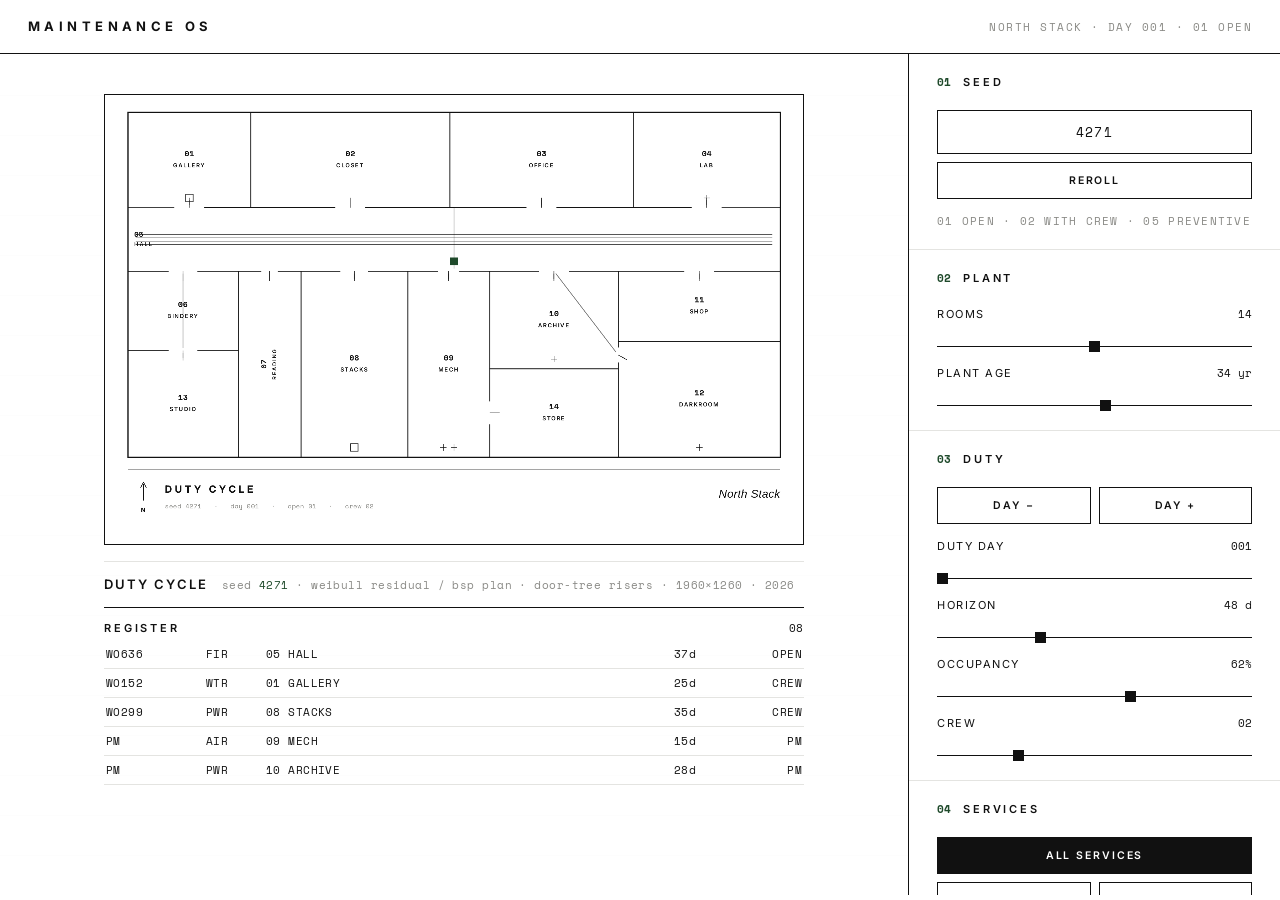
==== works/maintenance-os.html @ 63603ddd "Add Maintenance OS, a seeded duty-cycle instrument. A single-file gallery piece that grows a floor p" ====
<!DOCTYPE html>
<html lang="en">
<head>
<meta charset="utf-8">
<meta name="viewport" content="width=device-width, initial-scale=1">
<title>Maintenance OS — Duty Cycle</title>
<link rel="preconnect" href="https://fonts.googleapis.com">
<link rel="preconnect" href="https://fonts.gstatic.com" crossorigin>
<link href="https://fonts.googleapis.com/css2?family=Inter:ital,wght@0,500;0,600;0,700;1,500&family=Space+Mono:wght@400;700&display=swap" rel="stylesheet">
<!--
    MAINTENANCE OS — DUTY CYCLE
    A seeded operating picture of a building under maintenance.

    The plant is grown, not drawn. One integer seed cuts a circulation
    hall through a rectangular plate, then partitions each wing by
    recursive binary space division until the room count is met. A
    breadth-first door tree hangs every room back onto the hall, so the
    plan reads as a building rather than a treemap. The room nearest the
    centroid becomes the mechanical core. Four services — air, power,
    water, fire — run as parallel risers inside the hall and reach each
    served room by an orthogonal path along the door tree.

    Time is a duty cycle. At the opening of the duty year (plant age ×
    365 days) every asset samples a Weibull residual life from its own
    mulberry32 stream: shape is a property of the service, scale shrinks
    as the plant ages and as occupancy rises. That residual is a fixed
    calendar date. The day
    control slides a window of `horizon` days across the calendar; what
    falls inside is a corrective order. A crew of the chosen size takes
    the highest priority first — criticality of the program divided by
    days remaining — and what remains open is the only accent on the
    sheet. Preventive marks are a second cadence: a seeded phase on each
    service interval, drawn as quiet crosses, never in the accent.

    The service key is the shift. It does not rebuild the plant; it
    decides which network, and which orders, are on the table. The crew
    is then assigned inside that shift. Selection in the register is
    operator chrome: it inverts a row and does not enter the sheet, so
    an export is a function of seed and parameters alone.

    The sheet is top-aligned in the stage, a deliberate break from the
    centered armature, so the placard and the register stay on the
    first screen with the plan. The frame still does not perform.

    Nothing in the composition touches Math.random(), except the Reroll
    control, which only chooses the next seed. The sheet is rasterized
    at 1960×1260 — twice the design size — so a 2px filament is the
    canon’s 1px rule. Export writes that bitmap; the filename carries
    the seed.

    Algorithms: mulberry32 · Fisher–Yates shuffle · recursive binary
    space partition · BFS door tree · orthogonal riser-and-branch ·
    Weibull conditional residual life · priority dispatch.

    Axel Ruiz Design — studio canon (atelier), 2026.
-->
<style>
    :root {
        --ink: #111111;
        --paper: #ffffff;
        --line: #e4e4e1;
        --line-strong: #111111;
        --mute: #8a8a86;
        --accent: #1f4a2b;
        --grotesque: 'Helvetica Neue', 'Inter', Arial, sans-serif;
        --mono: 'Space Mono', 'Courier New', monospace;
    }

    * { margin: 0; padding: 0; box-sizing: border-box; }
    html, body { height: 100%; }
    body {
        font-family: var(--grotesque);
        background: var(--paper);
        color: var(--ink);
        -webkit-font-smoothing: antialiased;
        text-rendering: optimizeLegibility;
    }

    .topbar {
        display: flex; align-items: baseline; justify-content: space-between;
        gap: 12px 24px; flex-wrap: wrap;
        padding: 18px 28px;
        border-bottom: 1px solid var(--line-strong);
    }
    .topbar .brand { font-size: 13px; font-weight: 700; letter-spacing: 0.34em; text-transform: uppercase; }
    .topbar .meta  { font-family: var(--mono); font-size: 10.5px; letter-spacing: 0.14em; text-transform: uppercase; color: var(--mute); }

    .layout { display: flex; align-items: stretch; min-height: calc(100vh - 59px); }
    .stage {
        flex: 1; min-width: 0;
        display: flex; flex-direction: column; align-items: center; justify-content: flex-start;
        padding: 40px 44px 28px; gap: 16px;
        background:
            repeating-linear-gradient(0deg, transparent, transparent 39px, rgba(17,17,17,0.015) 40px),
            var(--paper);
    }
    #canvas-container {
        width: 100%;
        max-width: min(980px, calc(50vh * 1960 / 1260));
        border: 1px solid var(--line-strong);
        background: #fff; line-height: 0;
    }
    #canvas-container canvas { display: block; width: 100%; height: auto; }

    .panel {
        width: 372px; flex-shrink: 0;
        border-left: 1px solid var(--line-strong);
        overflow-y: auto; max-height: calc(100vh - 59px);
        background: var(--paper);
    }
    .section { padding: 20px 28px; border-bottom: 1px solid var(--line); }
    .section:last-child { border-bottom: none; }
    .section-head { display: flex; align-items: baseline; gap: 12px; margin-bottom: 20px; }
    .section-head .idx   { font-family: var(--mono); font-size: 11px; color: var(--accent); font-weight: 700; }
    .section-head .title { font-size: 11px; font-weight: 600; letter-spacing: 0.26em; text-transform: uppercase; }
    .section-head .count {
        margin-left: auto;
        font-family: var(--mono); font-size: 11px; letter-spacing: 0.06em; color: var(--ink);
    }

    .caption {
        width: 100%;
        max-width: min(980px, calc(50vh * 1960 / 1260));
        display: flex; flex-direction: column; gap: 14px;
    }
    .placard {
        width: 100%;
        border-top: 1px solid var(--line); padding-top: 14px;
        display: flex; align-items: baseline; gap: 14px; flex-wrap: wrap;
    }
    .placard-title { font-size: 13px; font-weight: 600; letter-spacing: 0.16em; text-transform: uppercase; }
    .placard-line  { font-family: var(--mono); font-size: 11px; letter-spacing: 0.04em; color: var(--mute); }
    .placard-line .accent { color: var(--accent); }

    .field { margin-bottom: 14px; }
    .field:last-child { margin-bottom: 0; }
    .field-label { display: flex; align-items: baseline; justify-content: space-between; margin-bottom: 9px; }
    .field-label .name { font-size: 11px; letter-spacing: 0.14em; text-transform: uppercase; color: var(--ink); }
    .field-label .val  { font-family: var(--mono); font-size: 11px; color: var(--ink); }

    input[type="range"] {
        -webkit-appearance: none; appearance: none;
        width: 100%; height: 1px; background: var(--line-strong); outline: none; cursor: pointer;
    }
    input[type="range"]::-webkit-slider-thumb {
        -webkit-appearance: none; width: 11px; height: 11px;
        background: var(--ink); border-radius: 0; cursor: pointer;
        transition: background 0.12s;
    }
    input[type="range"]::-webkit-slider-thumb:hover { background: var(--accent); }
    input[type="range"]::-moz-range-thumb {
        width: 11px; height: 11px; background: var(--ink);
        border: none; border-radius: 0; cursor: pointer;
    }
    input[type="range"]::-moz-range-thumb:hover { background: var(--accent); }

    .btn {
        display: inline-block; width: 100%;
        background: var(--paper); color: var(--ink); border: 1px solid var(--ink);
        padding: 11px 12px;
        font-family: var(--grotesque); font-size: 10.5px; font-weight: 600;
        letter-spacing: 0.18em; text-transform: uppercase; cursor: pointer;
        transition: background 0.14s, color 0.14s, border-color 0.14s;
    }
    .btn:hover { background: var(--ink); color: var(--paper); }
    .btn:focus { outline: none; }
    .btn:focus-visible { border-color: var(--accent); }
    .btn.is-on { background: var(--ink); color: var(--paper); }
    .btn.accent { border-color: var(--accent); color: var(--accent); }
    .btn.accent:hover { background: var(--accent); color: var(--paper); border-color: var(--accent); }
    .btn-row { display: grid; grid-template-columns: 1fr 1fr; gap: 8px; }
    .btn-row.day { margin-bottom: 14px; }
    .svc-grid { display: grid; grid-template-columns: 1fr 1fr; gap: 8px; }
    .svc-grid .wide { grid-column: 1 / -1; }
    .stack > * { margin-bottom: 8px; }
    .stack > *:last-child { margin-bottom: 0; }

    .toggle { display: flex; align-items: center; justify-content: space-between; margin-top: 16px; }
    .toggle .name { font-size: 11px; letter-spacing: 0.14em; text-transform: uppercase; }
    .toggle input[type="checkbox"] {
        appearance: none; -webkit-appearance: none; width: 16px; height: 16px;
        border: 1px solid var(--ink); background: var(--paper); cursor: pointer; position: relative;
    }
    .toggle input[type="checkbox"]:checked { background: var(--accent); border-color: var(--accent); }
    .toggle input[type="checkbox"]:checked::after {
        content: ''; position: absolute; left: 4px; top: 1px; width: 5px; height: 9px;
        border: solid var(--paper); border-width: 0 1.5px 1.5px 0; transform: rotate(45deg);
    }
    .toggle input[type="checkbox"]:focus { outline: none; }
    .toggle input[type="checkbox"]:focus-visible { border-color: var(--accent); }

    .seed-input {
        width: 100%; background: var(--paper); border: 1px solid var(--line-strong);
        padding: 11px; font-family: var(--mono); font-size: 13px; letter-spacing: 0.1em;
        text-align: center; color: var(--ink); margin-bottom: 8px;
    }
    .seed-input:focus { outline: none; border-color: var(--accent); }

    .status {
        font-family: var(--mono); font-size: 10.5px; letter-spacing: 0.12em;
        text-transform: uppercase; color: var(--mute); margin-top: 14px;
    }

    .census { margin-top: 18px; }
    .census-row {
        display: grid; grid-template-columns: 42px 1fr 1fr 1fr;
        gap: 6px; align-items: baseline;
        padding: 7px 0;
        border-top: 1px solid var(--line);
        font-family: var(--mono); font-size: 10.5px; letter-spacing: 0.06em;
    }
    .census-row span:not(:first-child) { text-align: right; color: var(--mute); }
    .census-row strong { font-weight: 400; color: var(--ink); }

    .ledger { border-top: 1px solid var(--line-strong); padding-top: 12px; }
    .ledger-head { display: flex; align-items: baseline; justify-content: space-between; margin-bottom: 4px; }
    .ledger-head .title { font-size: 11px; font-weight: 600; letter-spacing: 0.26em; text-transform: uppercase; }
    .ledger-head .count { font-family: var(--mono); font-size: 11px; letter-spacing: 0.06em; }

    .register { list-style: none; max-height: 148px; overflow-y: auto; }
    .register li {
        display: grid;
        grid-template-columns: 92px 52px 1fr 56px 64px;
        gap: 8px; align-items: baseline;
        padding: 6px 2px;
        border-bottom: 1px solid var(--line);
        font-family: var(--mono); font-size: 10.5px; letter-spacing: 0.04em;
        cursor: pointer;
        transition: background 0.14s, color 0.14s;
    }
    .register li:hover { background: var(--ink); color: var(--paper); }
    .register li.is-on { background: var(--ink); color: var(--paper); }
    .register li span:last-child { text-align: right; }
    .register li.empty { display: block; cursor: default; border-bottom: none; padding: 0; }
    .register li.empty:hover { background: transparent; color: var(--mute); }
    .empty {
        font-family: var(--mono); font-size: 10.5px; letter-spacing: 0.12em;
        text-transform: uppercase; color: var(--mute);
    }

    @media (max-width: 1100px) {
        .layout { flex-direction: column; }
        .stage { padding: 24px 20px 20px; }
        #canvas-container, .caption { max-width: 100%; }
        .panel {
            width: 100%; max-height: none;
            border-left: none; border-top: 1px solid var(--line-strong);
        }
    }
</style>
</head>
<body>

<header class="topbar">
    <div class="brand">Maintenance OS</div>
    <div class="meta" id="topMeta">Duty Cycle · Seeded Plant</div>
</header>

<div class="layout">

    <main class="stage">
        <div id="canvas-container">
            <canvas id="sheet" width="1960" height="1260"></canvas>
        </div>
        <div class="caption">
            <div class="placard">
                <div class="placard-title">Duty Cycle</div>
                <div class="placard-line" id="placardLine">
                    seed <span class="accent" id="placardSeed">4271</span>
                    · weibull residual / bsp plan
                    · door-tree risers
                    · 1960&times;1260
                    · 2026
                </div>
            </div>
            <div class="ledger">
                <div class="ledger-head">
                    <span class="title">Register</span>
                    <span class="count" id="regCount">00</span>
                </div>
                <ul class="register" id="register"></ul>
            </div>
        </div>
    </main>

    <aside class="panel">

        <div class="section">
            <div class="section-head">
                <span class="idx">01</span><span class="title">Seed</span>
            </div>
            <input type="text" class="seed-input" id="seedInput" inputmode="numeric"
                   autocomplete="off" spellcheck="false" value="4271" aria-label="Seed">
            <button class="btn" id="rerollBtn" type="button">Reroll</button>
            <div class="status" id="status">Opening the register</div>
        </div>

        <div class="section">
            <div class="section-head">
                <span class="idx">02</span><span class="title">Plant</span>
            </div>
            <div class="field">
                <div class="field-label">
                    <span class="name">Rooms</span>
                    <span class="val" id="roomsVal">14</span>
                </div>
                <input type="range" id="roomsCtl" min="8" max="20" step="1" value="14" aria-label="Rooms">
            </div>
            <div class="field">
                <div class="field-label">
                    <span class="name">Plant Age</span>
                    <span class="val" id="ageVal">34 yr</span>
                </div>
                <input type="range" id="ageCtl" min="4" max="60" step="1" value="34" aria-label="Plant age">
            </div>
        </div>

        <div class="section">
            <div class="section-head">
                <span class="idx">03</span><span class="title">Duty</span>
            </div>
            <div class="btn-row day">
                <button class="btn" id="dayBack" type="button">Day −</button>
                <button class="btn" id="dayFwd" type="button">Day +</button>
            </div>
            <div class="field">
                <div class="field-label">
                    <span class="name">Duty Day</span>
                    <span class="val" id="dayVal">001</span>
                </div>
                <input type="range" id="dayCtl" min="1" max="365" step="1" value="1" aria-label="Duty day">
            </div>
            <div class="field">
                <div class="field-label">
                    <span class="name">Horizon</span>
                    <span class="val" id="horizonVal">48 d</span>
                </div>
                <input type="range" id="horizonCtl" min="14" max="120" step="1" value="48" aria-label="Horizon">
            </div>
            <div class="field">
                <div class="field-label">
                    <span class="name">Occupancy</span>
                    <span class="val" id="occVal">62%</span>
                </div>
                <input type="range" id="occCtl" min="0" max="100" step="1" value="62" aria-label="Occupancy">
            </div>
            <div class="field">
                <div class="field-label">
                    <span class="name">Crew</span>
                    <span class="val" id="crewVal">02</span>
                </div>
                <input type="range" id="crewCtl" min="0" max="8" step="1" value="2" aria-label="Crew">
            </div>
        </div>

        <div class="section">
            <div class="section-head">
                <span class="idx">04</span><span class="title">Services</span>
            </div>
            <div class="svc-grid" id="svcGrid">
                <button class="btn is-on wide" type="button" data-svc="ALL">All Services</button>
                <button class="btn" type="button" data-svc="AIR">Air</button>
                <button class="btn" type="button" data-svc="PWR">Power</button>
                <button class="btn" type="button" data-svc="WTR">Water</button>
                <button class="btn" type="button" data-svc="FIR">Fire</button>
            </div>
            <label class="toggle">
                <span class="name">Preventive</span>
                <input type="checkbox" id="pmCtl" checked>
            </label>
            <label class="toggle">
                <span class="name">Room Names</span>
                <input type="checkbox" id="namesCtl" checked>
            </label>
            <div class="census" id="census"></div>
        </div>

        <div class="section">
            <div class="section-head">
                <span class="idx">05</span><span class="title">Output</span>
            </div>
            <button class="btn accent" id="exportBtn" type="button">Download PNG · 2×</button>
        </div>

    </aside>
</div>

<script>
/* ================= ATELIER GENERATIVE KIT (inlined) =================
   Reproducibility contract: composition code never calls Math.random();
   everything flows from one seed. Math.random appears exactly once,
   in the Reroll handler — choosing a new seed is navigation, not drawing. */

function mulberry32(seed) {
    let a = seed >>> 0;
    return function () {
        a |= 0; a = (a + 0x6D2B79F5) | 0;
        let t = Math.imul(a ^ (a >>> 15), 1 | a);
        t = (t + Math.imul(t ^ (t >>> 7), 61 | t)) ^ t;
        return ((t ^ (t >>> 14)) >>> 0) / 4294967296;
    };
}

const rng = {
    shuffle: (r, arr) => {
        for (let i = arr.length - 1; i > 0; i--) {
            const j = Math.floor(r() * (i + 1));
            [arr[i], arr[j]] = [arr[j], arr[i]];
        }
        return arr;
    },
};

function exportName(title, seed) {
    const slug = title.toLowerCase().replace(/[^a-z0-9]+/g, '-').replace(/^-|-$/g, '');
    return `${slug}_seed-${seed}.png`;
}

function mix(a, b) {
    let x = (Math.imul(a >>> 0, 0x9E3779B1) ^ (b >>> 0)) >>> 0;
    x = Math.imul(x ^ (x >>> 16), 0x85EBCA6B) >>> 0;
    x = Math.imul(x ^ (x >>> 13), 0xC2B2AE35) >>> 0;
    return (x ^ (x >>> 16)) >>> 0;
}

/* ================= THE PLANT ================= */

const W = 1960, H = 1260;
const PLAN = { x: 64, y: 48, w: 1832, h: 968 };
const SANS = '"Helvetica Neue", Inter, Arial, sans-serif';
const MONO = '"Space Mono", "Courier New", monospace';
const INK = '#111111';
const PAPER = '#ffffff';
const MUTE = '#8a8a86';
const ACCENT = '#1f4a2b';

const SITES = [
    'North Stack', 'River Court', 'Atlas Wing', 'Bindery Hall',
    'Ledger House', 'Quiet Range', 'Ordinal Block', 'Census Hall',
    'Paper Court', 'Kiln Annex', 'South Vault', 'Lantern Wing',
];

/* id, criticality, affinity [air, power, water, fire] */
const DECK = [
    ['LOBBY',    3, [0.82, 0.52, 0.22, 0.68]],
    ['GALLERY',  4, [0.88, 0.48, 0.16, 0.72]],
    ['ARCHIVE',  5, [0.76, 0.42, 0.10, 0.84]],
    ['VAULT',    5, [0.70, 0.58, 0.08, 0.90]],
    ['LAB',      4, [0.80, 0.86, 0.72, 0.60]],
    ['STUDIO',   3, [0.58, 0.62, 0.36, 0.42]],
    ['READING',  2, [0.50, 0.36, 0.10, 0.46]],
    ['STACKS',   3, [0.46, 0.32, 0.06, 0.56]],
    ['OFFICE',   2, [0.62, 0.74, 0.18, 0.36]],
    ['SHOP',     3, [0.52, 0.66, 0.40, 0.38]],
    ['STORE',    2, [0.30, 0.34, 0.14, 0.28]],
    ['PRINT',    3, [0.56, 0.60, 0.44, 0.34]],
    ['DARKROOM', 3, [0.72, 0.50, 0.86, 0.30]],
    ['BINDERY',  3, [0.42, 0.46, 0.26, 0.32]],
    ['COURT',    2, [0.24, 0.20, 0.16, 0.22]],
    ['CLOSET',   1, [0.16, 0.22, 0.06, 0.16]],
];

const SERVICES = [
    { id: 'AIR', name: 'Air',   k: 1.28, life: 980,  every: 160 },
    { id: 'PWR', name: 'Power', k: 1.12, life: 1240, every: 220 },
    { id: 'WTR', name: 'Water', k: 1.22, life: 1080, every: 180 },
    { id: 'FIR', name: 'Fire',  k: 1.55, life: 1680, every: 320 },
];

const canvas = document.getElementById('sheet');
const ctx = canvas.getContext('2d');
const el = id => document.getElementById(id);

const params = {
    seed: 4271,
    get rooms()     { return +el('roomsCtl').value; },
    get age()       { return +el('ageCtl').value; },
    get day()       { return +el('dayCtl').value; },
    get horizon()   { return +el('horizonCtl').value; },
    get occupancy() { return +el('occCtl').value / 100; },
    get crew()      { return +el('crewCtl').value; },
    service: 'ALL',
    get showPM()    { return el('pmCtl').checked; },
    get showNames() { return el('namesCtl').checked; },
};

let focusKey = null;

function pad(n, w) {
    return String(Math.max(0, Math.round(n))).padStart(w, '0');
}

function cutOne(r, L, minW, minH) {
    const canV = L.w >= minW * 2;
    const canH = L.h >= minH * 2;
    if (!canV && !canH) return null;
    let vertical = canV && (!canH || L.w >= L.h);
    if (canV && canH && r() < 0.18) vertical = !vertical;
    if (vertical && !canV) vertical = false;
    if (!vertical && !canH) vertical = true;
    const size = vertical ? L.w : L.h;
    const min = vertical ? minW : minH;
    let ratio = 0.36 + r() * 0.28;
    const lo = min / size, hi = 1 - lo;
    if (ratio < lo) ratio = lo;
    if (ratio > hi) ratio = hi;
    const cut = Math.max(min, Math.min(size - min, Math.round(size * ratio)));
    if (vertical) {
        return [
            { x: L.x, y: L.y, w: cut, h: L.h },
            { x: L.x + cut, y: L.y, w: L.w - cut, h: L.h },
        ];
    }
    return [
        { x: L.x, y: L.y, w: L.w, h: cut },
        { x: L.x, y: L.y + cut, w: L.w, h: L.h - cut },
    ];
}

function grow(r, roots, count, minW, minH) {
    const leaves = roots.map(x => ({ x: x.x, y: x.y, w: x.w, h: x.h }));
    let guard = 0;
    while (leaves.length < count && guard++ < 400) {
        let idx = -1, area = -1;
        for (let i = 0; i < leaves.length; i++) {
            const L = leaves[i];
            if ((L.w >= minW * 2 || L.h >= minH * 2) && L.w * L.h > area) {
                area = L.w * L.h;
                idx = i;
            }
        }
        if (idx < 0) break;
        const parts = cutOne(r, leaves[idx], minW, minH);
        if (!parts) break;
        leaves.splice(idx, 1, parts[0], parts[1]);
    }
    return leaves;
}

/* Recursive BSP wings around a circulation hall. */
function buildGeometry(seed, roomCount) {
    const r = mulberry32(seed >>> 0);
    const plan = PLAN;
    const vertical = r() < 0.5;
    /* A hall wide enough to carry four risers and a name, never a sliver. */
    const span = vertical ? plan.w : plan.h;
    const thick = Math.round(Math.min(span * 0.22, 168 + r() * 56));
    const t = 0.30 + r() * 0.40;
    let hall, wings;
    if (vertical) {
        const x = Math.round(plan.x + (plan.w - thick) * t);
        hall = { x, y: plan.y, w: thick, h: plan.h };
        wings = [
            { x: plan.x, y: plan.y, w: x - plan.x, h: plan.h },
            { x: x + thick, y: plan.y, w: plan.x + plan.w - (x + thick), h: plan.h },
        ];
    } else {
        const y = Math.round(plan.y + (plan.h - thick) * t);
        hall = { x: plan.x, y, w: plan.w, h: thick };
        wings = [
            { x: plan.x, y: plan.y, w: plan.w, h: y - plan.y },
            { x: plan.x, y: y + thick, w: plan.w, h: plan.y + plan.h - (y + thick) },
        ];
    }
    wings = wings.filter(w => w.w >= 180 && w.h >= 150);
    const rooms = grow(r, wings, Math.max(1, roomCount - 1), 168, 140);
    hall.fixed = true;
    rooms.push(hall);

    rooms.sort((a, b) => (a.y - b.y) || (a.x - b.x));
    rooms.forEach((rm, i) => { rm.n = i + 1; });

    hall.program = 'HALL';
    hall.crit = 1;
    hall.aff = [0.34, 0.40, 0.12, 0.48];

    const cx = plan.x + plan.w / 2, cy = plan.y + plan.h / 2;
    let mech = null, best = Infinity;
    for (const rm of rooms) {
        if (rm === hall) continue;
        const d = (rm.x + rm.w / 2 - cx) ** 2 + (rm.y + rm.h / 2 - cy) ** 2;
        if (d < best) { best = d; mech = rm; }
    }
    if (mech) {
        mech.program = 'MECH';
        mech.crit = 5;
        mech.aff = [1, 1, 1, 1];
    }

    const deck = DECK.map(d => d.slice());
    rng.shuffle(mulberry32(mix(seed, 2)), deck);
    let k = 0;
    for (const rm of rooms) {
        if (rm.program) continue;
        const p = deck[k % deck.length];
        k++;
        rm.program = p[0];
        rm.crit = p[1];
        rm.aff = p[2];
    }

    doorTree(rooms, hall);
    const site = SITES[mulberry32(mix(seed, 1))() * SITES.length | 0];
    return { rooms, hall, site, vertical: hall.h >= hall.w };
}

function sharedEdge(a, b) {
    if (a.x + a.w === b.x || b.x + b.w === a.x) {
        const x = (a.x + a.w === b.x) ? a.x + a.w : a.x;
        const y1 = Math.max(a.y, b.y);
        const y2 = Math.min(a.y + a.h, b.y + b.h);
        if (y2 - y1 >= 40) return { x1: x, y1, x2: x, y2, vertical: true };
    }
    if (a.y + a.h === b.y || b.y + b.h === a.y) {
        const y = (a.y + a.h === b.y) ? a.y + a.h : a.y;
        const x1 = Math.max(a.x, b.x);
        const x2 = Math.min(a.x + a.w, b.x + b.w);
        if (x2 - x1 >= 40) return { x1, y1: y, x2, y2: y, vertical: false };
    }
    return null;
}

/* One door per room, on the BFS path back to the hall.
   Each child remembers its parent so services can follow the same tree. */
function doorTree(rooms, hall) {
    const n = rooms.length;
    const adj = Array.from({ length: n }, () => []);
    for (let i = 0; i < n; i++) {
        for (let j = i + 1; j < n; j++) {
            const e = sharedEdge(rooms[i], rooms[j]);
            if (!e) continue;
            adj[i].push({ j, e });
            adj[j].push({ j: i, e });
        }
    }
    const hallIdx = rooms.indexOf(hall);
    const seen = new Array(n).fill(false);
    const q = [hallIdx];
    seen[hallIdx] = true;
    hall.parent = null;
    hall.door = null;
    while (q.length) {
        const i = q.shift();
        for (const link of adj[i]) {
            if (seen[link.j]) continue;
            seen[link.j] = true;
            const child = rooms[link.j];
            child.parent = rooms[i];
            child.door = gapOf(link.e, child);
            q.push(link.j);
        }
    }
}

function gapOf(e, child) {
    let x1, y1, x2, y2, mx, my;
    if (e.vertical) {
        const len = e.y2 - e.y1;
        const g = Math.min(84, Math.max(42, len * 0.26));
        const mid = (e.y1 + e.y2) / 2;
        x1 = x2 = e.x1;
        y1 = mid - g / 2;
        y2 = mid + g / 2;
        mx = e.x1;
        my = mid;
    } else {
        const len = e.x2 - e.x1;
        const g = Math.min(84, Math.max(42, len * 0.26));
        const mid = (e.x1 + e.x2) / 2;
        y1 = y2 = e.y1;
        x1 = mid - g / 2;
        x2 = mid + g / 2;
        mx = mid;
        my = e.y1;
    }
    const dx = (child.x + child.w / 2) - mx;
    const dy = (child.y + child.h / 2) - my;
    const hyp = Math.hypot(dx, dy) || 1;
    return { x1, y1, x2, y2, mx, my, nx: dx / hyp, ny: dy / hyp };
}

/* Inverse CDF of a Weibull left-truncated at T. Residual is days after T. */
function weibullResidual(u, T, lambda, k) {
    const uu = Math.min(1 - 1e-12, Math.max(1e-12, u));
    const Tk = Math.pow(T / lambda, k);
    const tk = Tk - Math.log(1 - uu);
    return lambda * Math.pow(tk, 1 / k) - T;
}

function buildDuty(seed, geom, p) {
    const T = p.age * 365;
    const load = 0.55 + 0.90 * p.occupancy;
    const ageFactor = 0.42 + Math.pow(p.age / 30, 1.18);
    const assets = [];
    for (const rm of geom.rooms) {
        for (let si = 0; si < SERVICES.length; si++) {
            const svc = SERVICES[si];
            const ar = mulberry32(mix(mix(seed, rm.n * 13 + 1), si + 5));
            const present = rm.program === 'MECH' || ar() < rm.aff[si];
            if (!present) continue;
            const lambda = svc.life / (load * ageFactor);
            const residual = weibullResidual(ar(), T, lambda, svc.k);
            const phase = ar();
            assets.push({ rm, si, svc, residual, phase, crit: rm.crit });
        }
    }

    const visible = p.service === 'ALL'
        ? assets
        : assets.filter(a => a.svc.id === p.service);

    const origin = p.day - 1;
    const orders = [];
    for (const a of visible) {
        const days = a.residual - origin;
        if (days >= 0 && days < p.horizon) {
            orders.push({
                kind: 'COR',
                days,
                room: a.rm,
                svc: a.svc,
                crit: a.crit,
                wo: (mix(seed, a.rm.n * 17 + a.si + 1) % 800) + 100,
                key: a.rm.n + '-' + a.svc.id,
            });
        }
        if (p.showPM) {
            const every = a.svc.every;
            const pmAt = a.phase * every;
            const mod = ((pmAt - (origin % every)) % every + every) % every;
            if (mod < p.horizon) {
                orders.push({
                    kind: 'PM',
                    days: mod,
                    room: a.rm,
                    svc: a.svc,
                    crit: a.crit,
                    wo: null,
                    key: a.rm.n + '-' + a.svc.id + '-pm',
                    state: 'PM',
                });
            }
        }
    }

    const corrective = orders.filter(o => o.kind === 'COR');
    corrective.sort((a, b) => {
        const pa = a.crit / (1 + a.days);
        const pb = b.crit / (1 + b.days);
        if (pb !== pa) return pb - pa;
        return a.wo - b.wo;
    });
    const crewN = Math.min(p.crew, corrective.length);
    for (let i = 0; i < corrective.length; i++) {
        corrective[i].state = i < crewN ? 'CREW' : 'OPEN';
    }

    const census = SERVICES.map(svc => {
        const mine = orders.filter(o => o.svc.id === svc.id);
        return {
            id: svc.id,
            assets: assets.filter(a => a.svc.id === svc.id).length,
            open: mine.filter(o => o.state === 'OPEN').length,
            crew: mine.filter(o => o.state === 'CREW').length,
            pm: mine.filter(o => o.state === 'PM').length,
        };
    });

    return { assets: visible, orders, census };
}

/* ================= THE SHEET ================= */

/* Orthogonal route along doorways, so the filament misses the room name. */
function routeToRiser(rm, hall, riser) {
    const poly = [];
    if (rm.door) {
        poly.push({
            x: rm.door.mx + rm.door.nx * 22,
            y: rm.door.my + rm.door.ny * 22,
        });
        poly.push({ x: rm.door.mx, y: rm.door.my });
    } else {
        poly.push({ x: rm.x + rm.w / 2, y: rm.y + rm.h / 2 });
    }
    let cur = rm;
    let guard = 0;
    while (cur.parent && cur.parent !== hall && guard++ < 24) {
        const d = cur.parent.door;
        if (d) poly.push({ x: d.mx, y: d.my });
        cur = cur.parent;
    }
    const a = poly[poly.length - 1];
    poly.push({ x: riser.x, y: a.y }, { x: riser.x, y: riser.y });
    return poly;
}

function serviceLayers(geom, assets) {
    const hall = geom.hall;
    const chase = new Map();
    const fans = [[], [], [], []];
    const trunks = [null, null, null, null];
    const present = [false, false, false, false];
    for (const a of assets) present[a.si] = true;

    for (let si = 0; si < 4; si++) {
        if (!present[si]) continue;
        const off = (si - 1.5) * 9;
        const riser = geom.vertical
            ? { x: Math.round(hall.x + hall.w / 2 + off), y: Math.round(hall.y + hall.h / 2) }
            : { x: Math.round(hall.x + hall.w / 2), y: Math.round(hall.y + hall.h / 2 + off) };
        trunks[si] = geom.vertical
            ? [riser.x, hall.y + 22, riser.x, hall.y + hall.h - 22]
            : [hall.x + 22, riser.y, hall.x + hall.w - 22, riser.y];
        for (const a of assets) {
            if (a.si !== si || a.rm === hall || !a.rm.parent) continue;
            const poly = routeToRiser(a.rm, hall, riser);
            const fanAt = Math.max(1, poly.length - 2);
            for (let i = 0; i < fanAt - 1; i++) {
                const A = poly[i], B = poly[i + 1];
                if (Math.abs(A.x - B.x) < 0.5 && Math.abs(A.y - B.y) < 0.5) continue;
                const k = [A.x, A.y, B.x, B.y].map(n => Math.round(n)).join(',');
                const k2 = [B.x, B.y, A.x, A.y].map(n => Math.round(n)).join(',');
                if (!chase.has(k) && !chase.has(k2)) chase.set(k, [A.x, A.y, B.x, B.y]);
            }
            for (let i = fanAt - 1; i < poly.length - 1; i++) {
                const A = poly[i], B = poly[i + 1];
                fans[si].push([A.x, A.y, B.x, B.y]);
            }
        }
    }
    return { chase: Array.from(chase.values()), fans, trunks };
}

function strokeSegs(segs) {
    ctx.beginPath();
    for (const s of segs) {
        if (!s || s.length < 4) continue;
        ctx.moveTo(s[0], s[1]);
        ctx.lineTo(s[2], s[3]);
    }
    ctx.stroke();
}

function drawSheet(geom, duty) {
    ctx.fillStyle = PAPER;
    ctx.fillRect(0, 0, W, H);
    ctx.lineCap = 'butt';
    ctx.lineJoin = 'miter';
    ctx.letterSpacing = '0px';

    const showSvc = params.service === 'ALL'
        ? [0, 1, 2, 3]
        : [SERVICES.findIndex(s => s.id === params.service)];
    const layers = serviceLayers(geom, duty.assets);

    ctx.save();
    ctx.beginPath();
    ctx.rect(PLAN.x, PLAN.y, PLAN.w, PLAN.h);
    ctx.clip();
    ctx.strokeStyle = 'rgba(17,17,17,0.55)';
    ctx.lineWidth = 2.25;
    strokeSegs(layers.chase);
    ctx.strokeStyle = params.service === 'ALL' ? 'rgba(17,17,17,0.75)' : INK;
    ctx.lineWidth = params.service === 'ALL' ? 2 : 3;
    showSvc.forEach(si => {
        if (si < 0) return;
        const parts = [];
        if (layers.trunks[si]) parts.push(layers.trunks[si]);
        parts.push(...layers.fans[si]);
        strokeSegs(parts);
    });
    ctx.restore();

    ctx.strokeStyle = INK;
    ctx.lineWidth = 2;
    for (const rm of geom.rooms) {
        ctx.strokeRect(rm.x + 0.5, rm.y + 0.5, rm.w, rm.h);
    }

    ctx.strokeStyle = PAPER;
    ctx.lineWidth = 14;
    ctx.beginPath();
    for (const rm of geom.rooms) {
        const d = rm.door;
        if (!d) continue;
        ctx.moveTo(d.x1, d.y1);
        ctx.lineTo(d.x2, d.y2);
    }
    ctx.stroke();

    ctx.strokeStyle = INK;
    ctx.lineWidth = 1.75;
    ctx.beginPath();
    for (const rm of geom.rooms) {
        const d = rm.door;
        if (!d) continue;
        ctx.moveTo(d.mx, d.my);
        ctx.lineTo(d.mx + d.nx * 28, d.my + d.ny * 28);
    }
    ctx.stroke();

    ctx.lineWidth = 3.5;
    ctx.strokeRect(PLAN.x + 0.5, PLAN.y + 0.5, PLAN.w, PLAN.h);

    for (const rm of geom.rooms) drawLabel(rm);

    drawMarks(duty.orders);
    drawBand(geom, duty);
}

function drawLabel(rm) {
    const cx = rm.x + rm.w / 2;
    const cy = rm.y + rm.h / 2;
    ctx.save();
    ctx.beginPath();
    ctx.rect(rm.x + 8, rm.y + 8, Math.max(0, rm.w - 16), Math.max(0, rm.h - 16));
    ctx.clip();
    ctx.fillStyle = INK;
    ctx.textAlign = 'center';
    ctx.textBaseline = 'middle';

    if (rm.program === 'HALL') {
        const verticalHall = rm.h > rm.w;
        ctx.font = '700 20px ' + MONO;
        ctx.letterSpacing = '1px';
        if (verticalHall) {
            ctx.translate(rm.x + 28, rm.y + 36);
            ctx.rotate(-Math.PI / 2);
            ctx.textAlign = 'right';
        } else {
            ctx.textAlign = 'left';
            ctx.translate(rm.x + 18, cy);
        }
        ctx.fillText(pad(rm.n, 2), 0, params.showNames ? -12 : 0);
        if (params.showNames) {
            ctx.font = '600 15px ' + SANS;
            ctx.letterSpacing = '3.5px';
            ctx.fillText('HALL', 0, 14);
        }
        ctx.restore();
        return;
    }

    const rotate = rm.h > rm.w * 1.8 && rm.w < 220;
    if (rotate) {
        ctx.translate(cx, cy);
        ctx.rotate(-Math.PI / 2);
        ctx.font = '700 20px ' + MONO;
        ctx.letterSpacing = '1px';
        ctx.fillText(pad(rm.n, 2), 0, params.showNames ? -14 : 0);
        if (params.showNames) {
            ctx.font = '600 15px ' + SANS;
            ctx.letterSpacing = '3px';
            ctx.fillText(rm.program, 0, 14);
        }
        ctx.restore();
        return;
    }

    ctx.font = '700 22px ' + MONO;
    ctx.letterSpacing = '1px';
    const named = params.showNames && rm.w >= 200 && rm.h >= 120;
    ctx.fillText(pad(rm.n, 2), cx, named ? cy - 16 : cy);
    if (named) {
        ctx.font = '600 16px ' + SANS;
        ctx.letterSpacing = '2.5px';
        ctx.fillText(rm.program, cx, cy + 16);
    }
    ctx.restore();
}

function drawMarks(orders) {
    const by = new Map();
    for (const o of orders) {
        if (!by.has(o.room.n)) by.set(o.room.n, []);
        by.get(o.room.n).push(o);
    }
    const size = 22;
    const gap = 8;
    const rank = s => (s === 'OPEN' ? 0 : s === 'CREW' ? 1 : 2);
    for (const list of by.values()) {
        list.sort((a, b) => rank(a.state) - rank(b.state));
        const rm = list[0].room;
        const total = list.length * size + (list.length - 1) * gap;
        let x = Math.round(rm.x + (rm.w - total) / 2);
        let y = Math.round(rm.y + rm.h - size - 16);
        x = Math.max(rm.x + 8, Math.min(x, rm.x + rm.w - size - 8));
        y = Math.max(rm.y + 8, Math.min(y, rm.y + rm.h - size - 8));
        list.forEach((o, i) => {
            const px = x + i * (size + gap);
            if (px + size > rm.x + rm.w - 6) return;
            stamp(o, px, y, size);
        });
    }
}

function stamp(o, x, y, size) {
    if (o.state === 'OPEN') {
        ctx.fillStyle = ACCENT;
        ctx.fillRect(x, y, size, size);
        return;
    }
    if (o.state === 'CREW') {
        ctx.strokeStyle = INK;
        ctx.lineWidth = 2;
        ctx.strokeRect(x + 0.5, y + 0.5, size - 1, size - 1);
        return;
    }
    ctx.strokeStyle = INK;
    ctx.lineWidth = 1.5;
    const c = size / 2;
    ctx.beginPath();
    ctx.moveTo(x + c, y + 2);
    ctx.lineTo(x + c, y + size - 2);
    ctx.moveTo(x + 2, y + c);
    ctx.lineTo(x + size - 2, y + c);
    ctx.stroke();
}

function drawBand(geom, duty) {
    const y = 1052;
    ctx.strokeStyle = INK;
    ctx.lineWidth = 2;
    ctx.beginPath();
    ctx.moveTo(64, y);
    ctx.lineTo(1896, y);
    ctx.stroke();

    /* north mark */
    ctx.beginPath();
    ctx.moveTo(108, y + 86);
    ctx.lineTo(108, y + 40);
    ctx.moveTo(108, y + 34);
    ctx.lineTo(100, y + 50);
    ctx.moveTo(108, y + 34);
    ctx.lineTo(116, y + 50);
    ctx.stroke();
    ctx.fillStyle = INK;
    ctx.textAlign = 'center';
    ctx.textBaseline = 'alphabetic';
    ctx.font = '700 16px ' + SANS;
    ctx.letterSpacing = '2px';
    ctx.fillText('N', 108, y + 118);

    const open = duty.orders.filter(o => o.state === 'OPEN').length;
    const crew = duty.orders.filter(o => o.state === 'CREW').length;

    ctx.textAlign = 'left';
    ctx.font = '700 28px ' + SANS;
    ctx.letterSpacing = '8px';
    ctx.fillText('DUTY CYCLE', 168, y + 64);

    ctx.fillStyle = MUTE;
    ctx.font = '400 18px ' + MONO;
    ctx.letterSpacing = '0.5px';
    const line = 'seed ' + params.seed
        + '   ·   day ' + pad(params.day, 3)
        + '   ·   open ' + pad(open, 2)
        + '   ·   crew ' + pad(crew, 2);
    ctx.fillText(line, 168, y + 108);

    ctx.textAlign = 'right';
    ctx.fillStyle = INK;
    ctx.font = 'italic 500 32px ' + SANS;
    ctx.letterSpacing = '0.5px';
    ctx.fillText(geom.site, 1896, y + 78);

    ctx.letterSpacing = '0px';
}

/* ================= THE CONSOLE ================= */

function syncReadouts() {
    el('roomsVal').textContent = String(params.rooms);
    el('ageVal').textContent = params.age + ' yr';
    el('dayVal').textContent = pad(params.day, 3);
    el('horizonVal').textContent = params.horizon + ' d';
    el('occVal').textContent = Math.round(params.occupancy * 100) + '%';
    el('crewVal').textContent = pad(params.crew, 2);
    el('placardSeed').textContent = String(params.seed);
}

function renderCensus(census) {
    el('census').innerHTML = census.map(row =>
        '<div class="census-row"><span>' + row.id + '</span>'
        + '<span><strong>' + pad(row.assets, 2) + '</strong> ast</span>'
        + '<span><strong>' + pad(row.open, 2) + '</strong> open</span>'
        + '<span><strong>' + pad(row.crew, 2) + '</strong> crew</span></div>'
    ).join('');
}

function renderRegister(orders) {
    const list = el('register');
    const shown = orders.slice().sort((a, b) => {
        const rank = s => (s === 'OPEN' ? 0 : s === 'CREW' ? 1 : 2);
        if (rank(a.state) !== rank(b.state)) return rank(a.state) - rank(b.state);
        if (a.days !== b.days) return a.days - b.days;
        return a.room.n - b.room.n;
    });
    el('regCount').textContent = pad(shown.length, 2);
    if (!shown.length) {
        list.innerHTML = '<li class="empty" style="display:block;cursor:default;border:none;padding:0">No orders in this window.</li>';
        return;
    }
    list.innerHTML = shown.map(o => {
        const on = o.key === focusKey ? ' is-on' : '';
        const wo = o.wo == null ? 'PM' : ('WO' + o.wo);
        const room = pad(o.room.n, 2) + ' ' + o.room.program;
        return '<li class="' + on.trim() + '" data-key="' + o.key + '">'
            + '<span>' + wo + '</span>'
            + '<span>' + o.svc.id + '</span>'
            + '<span>' + room + '</span>'
            + '<span>' + pad(o.days, 2) + 'd</span>'
            + '<span>' + o.state + '</span></li>';
    }).join('');
}

function paint() {
    syncReadouts();
    const geom = buildGeometry(params.seed, params.rooms);
    const duty = buildDuty(params.seed, geom, params);
    drawSheet(geom, duty);

    const open = duty.orders.filter(o => o.state === 'OPEN').length;
    const crew = duty.orders.filter(o => o.state === 'CREW').length;
    const pm = duty.orders.filter(o => o.state === 'PM').length;
    el('topMeta').textContent = geom.site + '  ·  Day ' + pad(params.day, 3) + '  ·  ' + pad(open, 2) + ' Open';
    el('status').textContent = pad(open, 2) + ' open  ·  ' + pad(crew, 2) + ' with crew  ·  ' + pad(pm, 2) + ' preventive';
    renderCensus(duty.census);
    renderRegister(duty.orders);

    document.querySelectorAll('#svcGrid .btn').forEach(b => {
        b.classList.toggle('is-on', b.dataset.svc === params.service);
    });
}

function setDay(n) {
    const d = Math.max(1, Math.min(365, n));
    el('dayCtl').value = String(d);
    paint();
}

function applySeedFromInput() {
    const n = parseInt(el('seedInput').value, 10);
    params.seed = Number.isFinite(n) ? (Math.abs(n) >>> 0) : 0;
    el('seedInput').value = String(params.seed);
    focusKey = null;
    paint();
}

el('seedInput').addEventListener('change', applySeedFromInput);
el('seedInput').addEventListener('keydown', e => {
    if (e.key === 'Enter') el('seedInput').blur();
});

el('rerollBtn').addEventListener('click', () => {
    /* The single sanctioned Math.random(): choosing where to look next. */
    params.seed = Math.floor(Math.random() * 100000);
    el('seedInput').value = String(params.seed);
    focusKey = null;
    paint();
});

['roomsCtl', 'ageCtl', 'dayCtl', 'horizonCtl', 'occCtl', 'crewCtl'].forEach(id => {
    el(id).addEventListener('input', () => { focusKey = null; paint(); });
});

el('dayBack').addEventListener('click', () => setDay(params.day - 1));
el('dayFwd').addEventListener('click', () => setDay(params.day + 1));

el('svcGrid').addEventListener('click', e => {
    const btn = e.target.closest('button');
    if (!btn) return;
    params.service = btn.dataset.svc;
    focusKey = null;
    paint();
});

el('pmCtl').addEventListener('change', paint);
el('namesCtl').addEventListener('change', paint);

el('register').addEventListener('click', e => {
    const row = e.target.closest('li[data-key]');
    if (!row) return;
    focusKey = focusKey === row.dataset.key ? null : row.dataset.key;
    paint();
});

document.addEventListener('keydown', e => {
    if (e.target === el('seedInput')) return;
    if (e.key === 'ArrowRight') { e.preventDefault(); setDay(params.day + 1); }
    if (e.key === 'ArrowLeft') { e.preventDefault(); setDay(params.day - 1); }
});

el('exportBtn').addEventListener('click', () => {
    canvas.toBlob(blob => {
        const a = document.createElement('a');
        a.href = URL.createObjectURL(blob);
        a.download = exportName('Duty Cycle', params.seed);
        a.click();
        URL.revokeObjectURL(a.href);
    }, 'image/png');
});

function boot() { paint(); }
if (document.fonts && document.fonts.ready) document.fonts.ready.then(boot);
else boot();
</script>
</body>
</html>
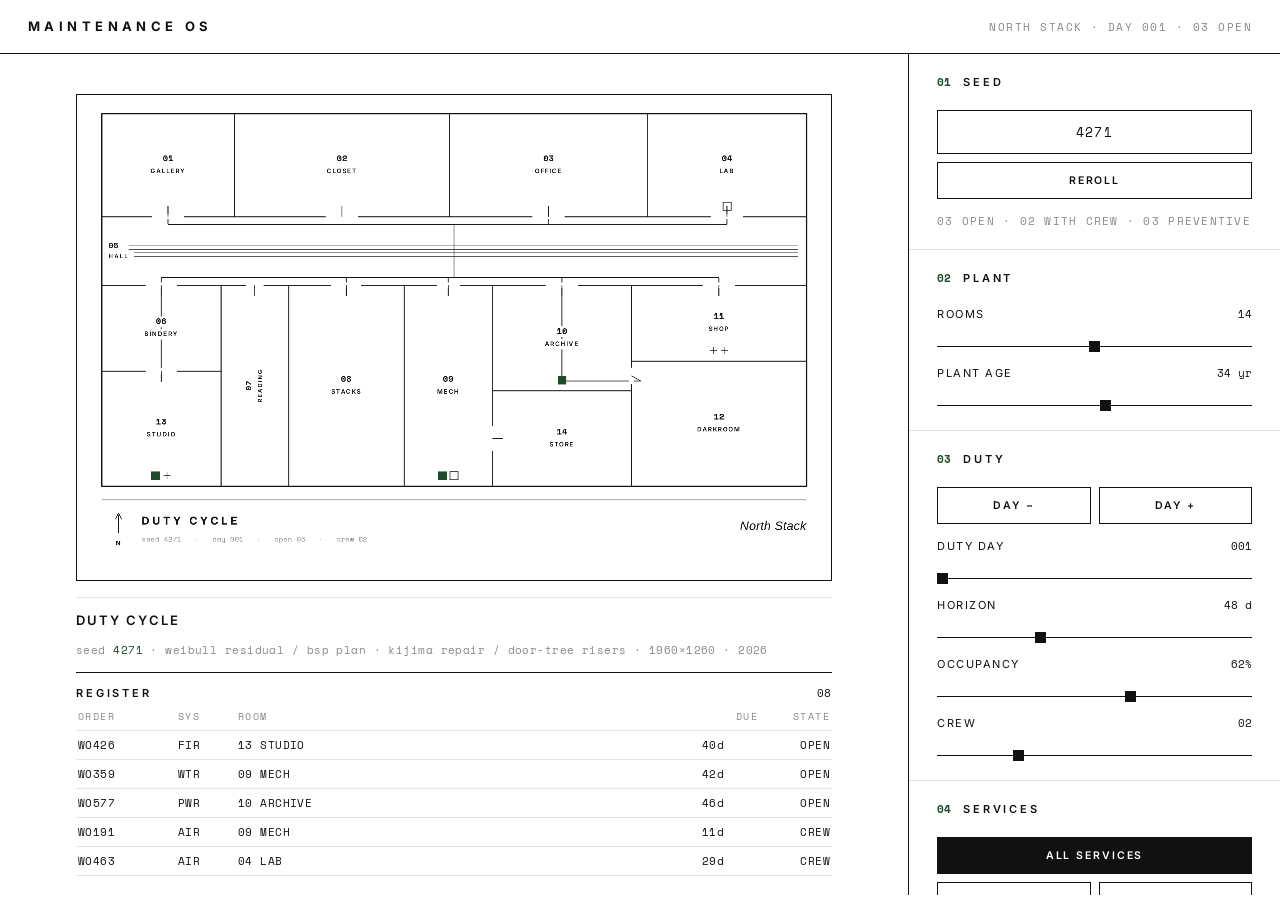
==== commit bd393899: "Keep the duty year alive and route the services on the square. Each failure returns as an imperfect " ====
--- a/works/maintenance-os.html
+++ b/works/maintenance-os.html
@@ -20,17 +20,20 @@
     water, fire — run as parallel risers inside the hall and reach each
     served room by an orthogonal path along the door tree.
 
-    Time is a duty cycle. At the opening of the duty year (plant age ×
-    365 days) every asset samples a Weibull residual life from its own
-    mulberry32 stream: shape is a property of the service, scale shrinks
-    as the plant ages and as occupancy rises. That residual is a fixed
-    calendar date. The day
-    control slides a window of `horizon` days across the calendar; what
-    falls inside is a corrective order. A crew of the chosen size takes
-    the highest priority first — criticality of the program divided by
-    days remaining — and what remains open is the only accent on the
-    sheet. Preventive marks are a second cadence: a seeded phase on each
-    service interval, drawn as quiet crosses, never in the accent.
+    Time is a duty cycle, and a repair is not a new machine. At the
+    opening of the duty year every asset samples a Weibull residual from
+    its own mulberry32 stream: shape belongs to the service, scale
+    shrinks as the plant ages and as occupancy rises. When that residual
+    falls, the asset is repaired and returned to service at 72 percent
+    of the virtual age it had failed at — Kijima’s Type I imperfect
+    repair — and the next residual is drawn from there. The duty year is
+    that sequence. The day control slides a window of `horizon` days
+    across it; the soonest failure inside the window is the corrective
+    order. A crew of the chosen size takes the highest priority first —
+    criticality of the program divided by days remaining — and what
+    remains open is the only accent on the sheet. Preventive marks are
+    a second cadence: a seeded phase on each service interval, drawn as
+    quiet crosses, never in the accent.
 
     The service key is the shift. It does not rebuild the plant; it
     decides which network, and which orders, are on the table. The crew
@@ -49,8 +52,9 @@
     the seed.
 
     Algorithms: mulberry32 · Fisher–Yates shuffle · recursive binary
-    space partition · BFS door tree · orthogonal riser-and-branch ·
-    Weibull conditional residual life · priority dispatch.
+    space partition · BFS door tree · orthogonal door-tree routing ·
+    Weibull conditional residual life · Kijima Type I imperfect repair ·
+    priority dispatch.
 
     Axel Ruiz Design — studio canon (atelier), 2026.
 -->
@@ -96,7 +100,7 @@
     }
     #canvas-container {
         width: 100%;
-        max-width: min(980px, calc(50vh * 1960 / 1260));
+        max-width: min(980px, calc(54vh * 1960 / 1260));
         border: 1px solid var(--line-strong);
         background: #fff; line-height: 0;
     }
@@ -120,7 +124,7 @@
 
     .caption {
         width: 100%;
-        max-width: min(980px, calc(50vh * 1960 / 1260));
+        max-width: min(980px, calc(54vh * 1960 / 1260));
         display: flex; flex-direction: column; gap: 14px;
     }
     .placard {
@@ -213,9 +217,19 @@
     .census-row strong { font-weight: 400; color: var(--ink); }
 
     .ledger { border-top: 1px solid var(--line-strong); padding-top: 12px; }
-    .ledger-head { display: flex; align-items: baseline; justify-content: space-between; margin-bottom: 4px; }
+    .ledger-head { display: flex; align-items: baseline; justify-content: space-between; margin-bottom: 8px; }
     .ledger-head .title { font-size: 11px; font-weight: 600; letter-spacing: 0.26em; text-transform: uppercase; }
     .ledger-head .count { font-family: var(--mono); font-size: 11px; letter-spacing: 0.06em; }
+    .reg-head {
+        display: grid;
+        grid-template-columns: 92px 52px 1fr 56px 64px;
+        gap: 8px;
+        padding: 0 2px 6px;
+        border-bottom: 1px solid var(--line);
+        font-family: var(--mono); font-size: 10px; letter-spacing: 0.14em;
+        text-transform: uppercase; color: var(--mute);
+    }
+    .reg-head span:nth-child(n+4) { text-align: right; }
 
     .register { list-style: none; max-height: 148px; overflow-y: auto; }
     .register li {
@@ -268,7 +282,7 @@
                 <div class="placard-line" id="placardLine">
                     seed <span class="accent" id="placardSeed">4271</span>
                     · weibull residual / bsp plan
-                    · door-tree risers
+                    · kijima repair / door-tree risers
                     · 1960&times;1260
                     · 2026
                 </div>
@@ -277,6 +291,9 @@
                 <div class="ledger-head">
                     <span class="title">Register</span>
                     <span class="count" id="regCount">00</span>
+                </div>
+                <div class="reg-head" aria-hidden="true">
+                    <span>Order</span><span>Sys</span><span>Room</span><span>Due</span><span>State</span>
                 </div>
                 <ul class="register" id="register"></ul>
             </div>
@@ -461,10 +478,10 @@
 ];
 
 const SERVICES = [
-    { id: 'AIR', name: 'Air',   k: 1.28, life: 980,  every: 160 },
-    { id: 'PWR', name: 'Power', k: 1.12, life: 1240, every: 220 },
-    { id: 'WTR', name: 'Water', k: 1.22, life: 1080, every: 180 },
-    { id: 'FIR', name: 'Fire',  k: 1.55, life: 1680, every: 320 },
+    { id: 'AIR', name: 'Air',   k: 1.55, life: 1180, every: 130 },
+    { id: 'PWR', name: 'Power', k: 1.32, life: 1480, every: 190 },
+    { id: 'WTR', name: 'Water', k: 1.44, life: 1280, every: 150 },
+    { id: 'FIR', name: 'Fire',  k: 1.72, life: 1880, every: 280 },
 ];
 
 const canvas = document.getElementById('sheet');
@@ -679,18 +696,25 @@
     return { x1, y1, x2, y2, mx, my, nx: dx / hyp, ny: dy / hyp };
 }
 
-/* Inverse CDF of a Weibull left-truncated at T. Residual is days after T. */
+/* Inverse CDF of a Weibull left-truncated at virtual age T.
+   Residual is days after T. Kijima’s Type I repair returns the asset
+   at REPAIR of the virtual age it failed at, so the next draw is
+   longer than a brand-new life and shorter than no repair at all. */
+const REPAIR = 0.72;
+
 function weibullResidual(u, T, lambda, k) {
     const uu = Math.min(1 - 1e-12, Math.max(1e-12, u));
-    const Tk = Math.pow(T / lambda, k);
+    const age = Math.max(T, 0);
+    const Tk = Math.pow(age / lambda, k);
     const tk = Tk - Math.log(1 - uu);
-    return lambda * Math.pow(tk, 1 / k) - T;
+    const t = lambda * Math.pow(Math.max(tk, 0), 1 / k);
+    return t - age;
 }
 
 function buildDuty(seed, geom, p) {
     const T = p.age * 365;
     const load = 0.55 + 0.90 * p.occupancy;
-    const ageFactor = 0.42 + Math.pow(p.age / 30, 1.18);
+    const ageFactor = 0.45 + Math.pow(p.age / 32, 1.15);
     const assets = [];
     for (const rm of geom.rooms) {
         for (let si = 0; si < SERVICES.length; si++) {
@@ -699,9 +723,21 @@
             const present = rm.program === 'MECH' || ar() < rm.aff[si];
             if (!present) continue;
             const lambda = svc.life / (load * ageFactor);
-            const residual = weibullResidual(ar(), T, lambda, svc.k);
+            /* Virtual age at the opening of the duty year. A fraction of
+               the plant's age, so a repaired asset is worn but not new. */
+            let vAge = T * (0.35 + 0.65 * ar());
+            const failures = [];
+            let clock = 0;
+            for (let cycle = 0; cycle < 16 && clock < 420; cycle++) {
+                const dt = weibullResidual(ar(), vAge, lambda, svc.k);
+                if (!isFinite(dt) || dt < 1) break;
+                clock += dt;
+                if (clock >= 420) break;
+                failures.push(clock);
+                vAge = (vAge + dt) * REPAIR;
+            }
             const phase = ar();
-            assets.push({ rm, si, svc, residual, phase, crit: rm.crit });
+            assets.push({ rm, si, svc, failures, phase, crit: rm.crit });
         }
     }
 
@@ -712,16 +748,25 @@
     const origin = p.day - 1;
     const orders = [];
     for (const a of visible) {
-        const days = a.residual - origin;
-        if (days >= 0 && days < p.horizon) {
+        /* The soonest failure inside the horizon. Later cycles stay on
+           the calendar and surface when the window reaches them. */
+        let hit = null;
+        let cycle = 0;
+        for (let i = 0; i < a.failures.length; i++) {
+            const due = a.failures[i] - origin;
+            if (due < 0) continue;
+            if (due < p.horizon) { hit = due; cycle = i; }
+            break;
+        }
+        if (hit != null) {
             orders.push({
                 kind: 'COR',
-                days,
+                days: hit,
                 room: a.rm,
                 svc: a.svc,
                 crit: a.crit,
-                wo: (mix(seed, a.rm.n * 17 + a.si + 1) % 800) + 100,
-                key: a.rm.n + '-' + a.svc.id,
+                wo: (mix(seed, a.rm.n * 17 + a.si + 1 + cycle * 97) % 800) + 100,
+                key: a.rm.n + '-' + a.svc.id + '-' + cycle,
             });
         }
         if (p.showPM) {
@@ -771,28 +816,62 @@
 
 /* ================= THE SHEET ================= */
 
-/* Orthogonal route along doorways, so the filament misses the room name. */
+/* Break any diagonal into an L, so every filament is a ruled line. */
+function orthogonalize(pts) {
+    const out = [];
+    for (const p of pts) {
+        if (!out.length) { out.push(p); continue; }
+        const a = out[out.length - 1];
+        if (Math.abs(a.x - p.x) < 0.5 && Math.abs(a.y - p.y) < 0.5) continue;
+        if (Math.abs(a.x - p.x) > 0.5 && Math.abs(a.y - p.y) > 0.5) {
+            out.push({ x: p.x, y: a.y });
+        }
+        out.push(p);
+    }
+    return out;
+}
+
+function segmentsOf(poly) {
+    const segs = [];
+    for (let i = 0; i < poly.length - 1; i++) {
+        const A = poly[i], B = poly[i + 1];
+        if (Math.abs(A.x - B.x) < 0.5 && Math.abs(A.y - B.y) < 0.5) continue;
+        segs.push([A.x, A.y, B.x, B.y]);
+    }
+    return segs;
+}
+
+/* Door-tree route, inset off the wall so the filament survives the
+   wall stroke. A stub sits inside the served room; each ancestor is
+   marked just inside its own door; the run enters the hall and elbows
+   once to that service's riser. */
 function routeToRiser(rm, hall, riser) {
-    const poly = [];
+    const pts = [];
     if (rm.door) {
-        poly.push({
-            x: rm.door.mx + rm.door.nx * 22,
-            y: rm.door.my + rm.door.ny * 22,
+        pts.push({
+            x: rm.door.mx + rm.door.nx * 28,
+            y: rm.door.my + rm.door.ny * 28,
         });
-        poly.push({ x: rm.door.mx, y: rm.door.my });
     } else {
-        poly.push({ x: rm.x + rm.w / 2, y: rm.y + rm.h / 2 });
+        pts.push({ x: rm.x + rm.w / 2, y: rm.y + rm.h / 2 });
     }
     let cur = rm;
     let guard = 0;
     while (cur.parent && cur.parent !== hall && guard++ < 24) {
         const d = cur.parent.door;
-        if (d) poly.push({ x: d.mx, y: d.my });
+        if (d) pts.push({ x: d.mx + d.nx * 22, y: d.my + d.ny * 22 });
         cur = cur.parent;
     }
-    const a = poly[poly.length - 1];
-    poly.push({ x: riser.x, y: a.y }, { x: riser.x, y: riser.y });
-    return poly;
+    if (cur && cur.door) {
+        pts.push({
+            x: cur.door.mx - cur.door.nx * 20,
+            y: cur.door.my - cur.door.ny * 20,
+        });
+    }
+    const chase = orthogonalize(pts);
+    const last = chase.length ? chase[chase.length - 1] : pts[0];
+    const fan = orthogonalize([last, { x: riser.x, y: riser.y }]);
+    return { chase, fan };
 }
 
 function serviceLayers(geom, assets) {
@@ -814,19 +893,13 @@
             : [hall.x + 22, riser.y, hall.x + hall.w - 22, riser.y];
         for (const a of assets) {
             if (a.si !== si || a.rm === hall || !a.rm.parent) continue;
-            const poly = routeToRiser(a.rm, hall, riser);
-            const fanAt = Math.max(1, poly.length - 2);
-            for (let i = 0; i < fanAt - 1; i++) {
-                const A = poly[i], B = poly[i + 1];
-                if (Math.abs(A.x - B.x) < 0.5 && Math.abs(A.y - B.y) < 0.5) continue;
-                const k = [A.x, A.y, B.x, B.y].map(n => Math.round(n)).join(',');
-                const k2 = [B.x, B.y, A.x, A.y].map(n => Math.round(n)).join(',');
-                if (!chase.has(k) && !chase.has(k2)) chase.set(k, [A.x, A.y, B.x, B.y]);
+            const route = routeToRiser(a.rm, hall, riser);
+            for (const seg of segmentsOf(route.chase)) {
+                const k = seg.map(n => Math.round(n)).join(',');
+                const k2 = [seg[2], seg[3], seg[0], seg[1]].map(n => Math.round(n)).join(',');
+                if (!chase.has(k) && !chase.has(k2)) chase.set(k, seg);
             }
-            for (let i = fanAt - 1; i < poly.length - 1; i++) {
-                const A = poly[i], B = poly[i + 1];
-                fans[si].push([A.x, A.y, B.x, B.y]);
-            }
+            for (const seg of segmentsOf(route.fan)) fans[si].push(seg);
         }
     }
     return { chase: Array.from(chase.values()), fans, trunks };
@@ -858,8 +931,8 @@
     ctx.beginPath();
     ctx.rect(PLAN.x, PLAN.y, PLAN.w, PLAN.h);
     ctx.clip();
-    ctx.strokeStyle = 'rgba(17,17,17,0.55)';
-    ctx.lineWidth = 2.25;
+    ctx.strokeStyle = 'rgba(17,17,17,0.82)';
+    ctx.lineWidth = 2.5;
     strokeSegs(layers.chase);
     ctx.strokeStyle = params.service === 'ALL' ? 'rgba(17,17,17,0.75)' : INK;
     ctx.lineWidth = params.service === 'ALL' ? 2 : 3;
@@ -907,6 +980,16 @@
 
     drawMarks(duty.orders);
     drawBand(geom, duty);
+}
+
+/* A paper plate behind the name, so a riser never strikes the type. */
+function plateText(text, x, y, font, align) {
+    ctx.font = font;
+    ctx.letterSpacing = '0px';
+    const w = ctx.measureText(text).width + 18;
+    const left = align === 'left' ? x - 6 : x - w / 2 - 8;
+    ctx.fillStyle = PAPER;
+    ctx.fillRect(left, y - 14, w + 16, 28);
 }
 
 function drawLabel(rm) {
@@ -932,8 +1015,14 @@
             ctx.textAlign = 'left';
             ctx.translate(rm.x + 18, cy);
         }
+        plateText(pad(rm.n, 2), 0, params.showNames ? -12 : 0, '700 20px ' + MONO, 'left');
+        ctx.fillStyle = INK;
+        ctx.font = '700 20px ' + MONO;
+        ctx.letterSpacing = '1px';
         ctx.fillText(pad(rm.n, 2), 0, params.showNames ? -12 : 0);
         if (params.showNames) {
+            plateText('HALL', 0, 14, '600 15px ' + SANS, 'left');
+            ctx.fillStyle = INK;
             ctx.font = '600 15px ' + SANS;
             ctx.letterSpacing = '3.5px';
             ctx.fillText('HALL', 0, 14);
@@ -948,8 +1037,14 @@
         ctx.rotate(-Math.PI / 2);
         ctx.font = '700 20px ' + MONO;
         ctx.letterSpacing = '1px';
+        plateText(pad(rm.n, 2), 0, params.showNames ? -14 : 0, '700 20px ' + MONO, 'center');
+        ctx.fillStyle = INK;
+        ctx.font = '700 20px ' + MONO;
+        ctx.letterSpacing = '1px';
         ctx.fillText(pad(rm.n, 2), 0, params.showNames ? -14 : 0);
         if (params.showNames) {
+            plateText(rm.program, 0, 14, '600 15px ' + SANS, 'center');
+            ctx.fillStyle = INK;
             ctx.font = '600 15px ' + SANS;
             ctx.letterSpacing = '3px';
             ctx.fillText(rm.program, 0, 14);
@@ -958,11 +1053,15 @@
         return;
     }
 
+    const named = params.showNames && rm.w >= 200 && rm.h >= 120;
+    plateText(pad(rm.n, 2), cx, named ? cy - 16 : cy, '700 22px ' + MONO, 'center');
+    ctx.fillStyle = INK;
     ctx.font = '700 22px ' + MONO;
     ctx.letterSpacing = '1px';
-    const named = params.showNames && rm.w >= 200 && rm.h >= 120;
     ctx.fillText(pad(rm.n, 2), cx, named ? cy - 16 : cy);
     if (named) {
+        plateText(rm.program, cx, cy + 16, '600 16px ' + SANS, 'center');
+        ctx.fillStyle = INK;
         ctx.font = '600 16px ' + SANS;
         ctx.letterSpacing = '2.5px';
         ctx.fillText(rm.program, cx, cy + 16);
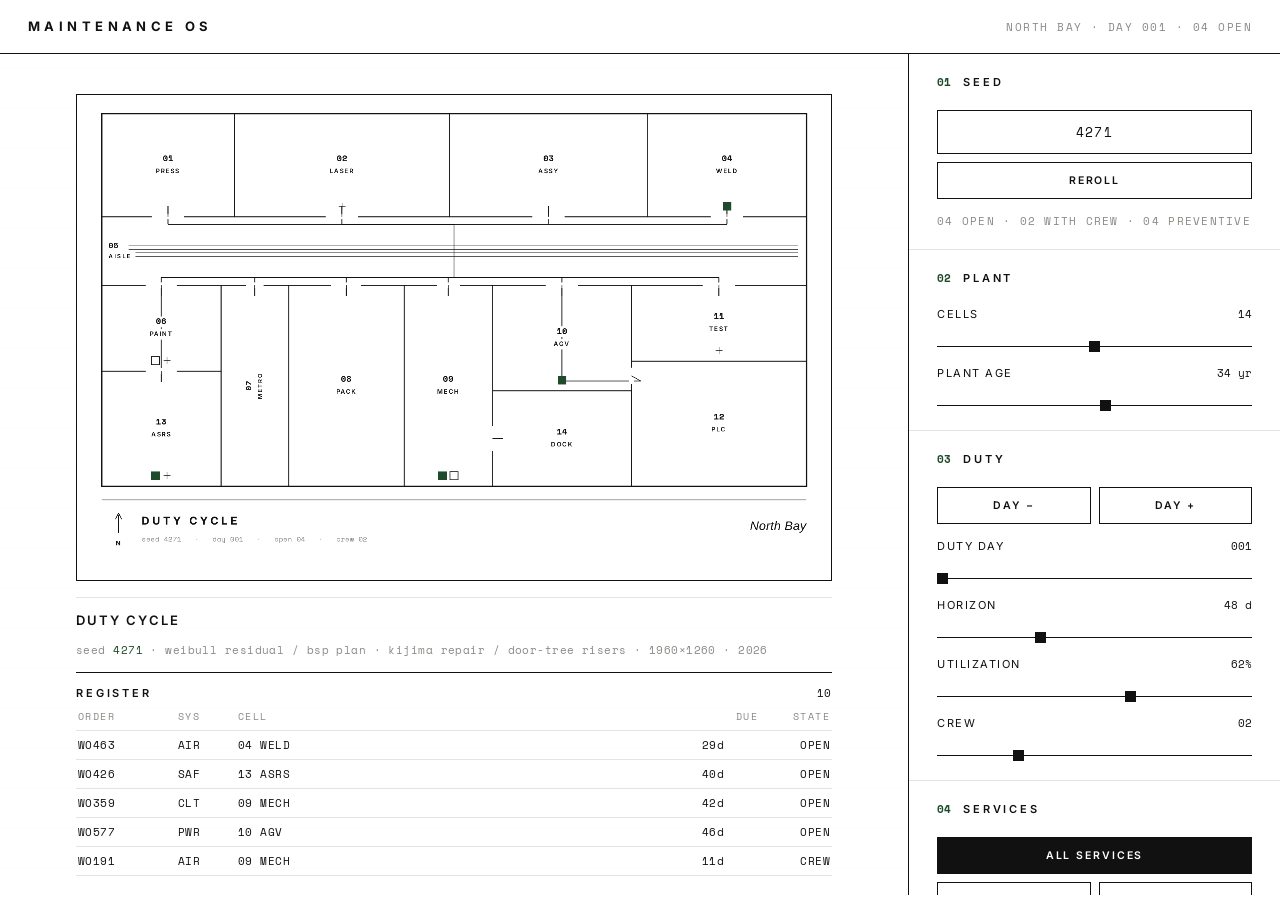
==== commit 69a30b2e: "Retune the duty cycle to a robotics and manufacturing floor. Cells replace rooms, the hall becomes t" ====
--- a/works/maintenance-os.html
+++ b/works/maintenance-os.html
@@ -9,31 +9,33 @@
 <link href="https://fonts.googleapis.com/css2?family=Inter:ital,wght@0,500;0,600;0,700;1,500&family=Space+Mono:wght@400;700&display=swap" rel="stylesheet">
 <!--
     MAINTENANCE OS — DUTY CYCLE
-    A seeded operating picture of a building under maintenance.
-
-    The plant is grown, not drawn. One integer seed cuts a circulation
-    hall through a rectangular plate, then partitions each wing by
-    recursive binary space division until the room count is met. A
-    breadth-first door tree hangs every room back onto the hall, so the
-    plan reads as a building rather than a treemap. The room nearest the
-    centroid becomes the mechanical core. Four services — air, power,
-    water, fire — run as parallel risers inside the hall and reach each
-    served room by an orthogonal path along the door tree.
+    A seeded operating picture of a robotics and manufacturing plant
+    under maintenance.
+
+    The floor is grown, not drawn. One integer seed cuts a main aisle
+    through a rectangular plate, then partitions each wing into cells by
+    recursive binary space division until the cell count is met. A
+    breadth-first door tree hangs every cell back onto the aisle, so the
+    plan reads as a plant rather than a treemap. The cell nearest the
+    centroid becomes the mechanical core. Four services — plant air,
+    servo power, coolant, and safety — run as parallel risers inside the
+    aisle and reach each served cell by an orthogonal path along the
+    door tree.
 
     Time is a duty cycle, and a repair is not a new machine. At the
     opening of the duty year every asset samples a Weibull residual from
     its own mulberry32 stream: shape belongs to the service, scale
-    shrinks as the plant ages and as occupancy rises. When that residual
-    falls, the asset is repaired and returned to service at 72 percent
-    of the virtual age it had failed at — Kijima’s Type I imperfect
-    repair — and the next residual is drawn from there. The duty year is
-    that sequence. The day control slides a window of `horizon` days
-    across it; the soonest failure inside the window is the corrective
-    order. A crew of the chosen size takes the highest priority first —
-    criticality of the program divided by days remaining — and what
-    remains open is the only accent on the sheet. Preventive marks are
-    a second cadence: a seeded phase on each service interval, drawn as
-    quiet crosses, never in the accent.
+    shrinks as the plant ages and as utilization rises. When that
+    residual falls, the asset is repaired and returned to service at 72
+    percent of the virtual age it had failed at — Kijima’s Type I
+    imperfect repair — and the next residual is drawn from there. The
+    duty year is that sequence. The day control slides a window of
+    `horizon` days across it; the soonest failure inside the window is
+    the corrective order. A crew of the chosen size takes the highest
+    priority first — criticality of the cell divided by days remaining —
+    and what remains open is the only accent on the sheet. Preventive
+    marks are a second cadence: a seeded phase on each service interval,
+    drawn as quiet crosses, never in the accent.
 
     The service key is the shift. It does not rebuild the plant; it
     decides which network, and which orders, are on the table. The crew
@@ -293,7 +295,7 @@
                     <span class="count" id="regCount">00</span>
                 </div>
                 <div class="reg-head" aria-hidden="true">
-                    <span>Order</span><span>Sys</span><span>Room</span><span>Due</span><span>State</span>
+                    <span>Order</span><span>Sys</span><span>Cell</span><span>Due</span><span>State</span>
                 </div>
                 <ul class="register" id="register"></ul>
             </div>
@@ -318,10 +320,10 @@
             </div>
             <div class="field">
                 <div class="field-label">
-                    <span class="name">Rooms</span>
+                    <span class="name">Cells</span>
                     <span class="val" id="roomsVal">14</span>
                 </div>
-                <input type="range" id="roomsCtl" min="8" max="20" step="1" value="14" aria-label="Rooms">
+                <input type="range" id="roomsCtl" min="8" max="20" step="1" value="14" aria-label="Cells">
             </div>
             <div class="field">
                 <div class="field-label">
@@ -356,10 +358,10 @@
             </div>
             <div class="field">
                 <div class="field-label">
-                    <span class="name">Occupancy</span>
+                    <span class="name">Utilization</span>
                     <span class="val" id="occVal">62%</span>
                 </div>
-                <input type="range" id="occCtl" min="0" max="100" step="1" value="62" aria-label="Occupancy">
+                <input type="range" id="occCtl" min="0" max="100" step="1" value="62" aria-label="Utilization">
             </div>
             <div class="field">
                 <div class="field-label">
@@ -378,15 +380,15 @@
                 <button class="btn is-on wide" type="button" data-svc="ALL">All Services</button>
                 <button class="btn" type="button" data-svc="AIR">Air</button>
                 <button class="btn" type="button" data-svc="PWR">Power</button>
-                <button class="btn" type="button" data-svc="WTR">Water</button>
-                <button class="btn" type="button" data-svc="FIR">Fire</button>
+                <button class="btn" type="button" data-svc="CLT">Coolant</button>
+                <button class="btn" type="button" data-svc="SAF">Safety</button>
             </div>
             <label class="toggle">
                 <span class="name">Preventive</span>
                 <input type="checkbox" id="pmCtl" checked>
             </label>
             <label class="toggle">
-                <span class="name">Room Names</span>
+                <span class="name">Cell Names</span>
                 <input type="checkbox" id="namesCtl" checked>
             </label>
             <div class="census" id="census"></div>
@@ -452,36 +454,40 @@
 const ACCENT = '#1f4a2b';
 
 const SITES = [
-    'North Stack', 'River Court', 'Atlas Wing', 'Bindery Hall',
-    'Ledger House', 'Quiet Range', 'Ordinal Block', 'Census Hall',
-    'Paper Court', 'Kiln Annex', 'South Vault', 'Lantern Wing',
+    'North Bay', 'River Line', 'Atlas Works', 'Ordinal Plant',
+    'Kiln Annex', 'South Dock', 'Range Two', 'Stack West',
+    'Annex Four', 'Court Line', 'Vault Works', 'Lantern Bay',
 ];
 
-/* id, criticality, affinity [air, power, water, fire] */
+/* id, criticality, affinity [air, power, coolant, safety]
+   Criticality is line-stop weight: a robot, a welder, a laser, or the
+   PLC cabinet outranks a dock or a crib when the crew is short. */
 const DECK = [
-    ['LOBBY',    3, [0.82, 0.52, 0.22, 0.68]],
-    ['GALLERY',  4, [0.88, 0.48, 0.16, 0.72]],
-    ['ARCHIVE',  5, [0.76, 0.42, 0.10, 0.84]],
-    ['VAULT',    5, [0.70, 0.58, 0.08, 0.90]],
-    ['LAB',      4, [0.80, 0.86, 0.72, 0.60]],
-    ['STUDIO',   3, [0.58, 0.62, 0.36, 0.42]],
-    ['READING',  2, [0.50, 0.36, 0.10, 0.46]],
-    ['STACKS',   3, [0.46, 0.32, 0.06, 0.56]],
-    ['OFFICE',   2, [0.62, 0.74, 0.18, 0.36]],
-    ['SHOP',     3, [0.52, 0.66, 0.40, 0.38]],
-    ['STORE',    2, [0.30, 0.34, 0.14, 0.28]],
-    ['PRINT',    3, [0.56, 0.60, 0.44, 0.34]],
-    ['DARKROOM', 3, [0.72, 0.50, 0.86, 0.30]],
-    ['BINDERY',  3, [0.42, 0.46, 0.26, 0.32]],
-    ['COURT',    2, [0.24, 0.20, 0.16, 0.22]],
-    ['CLOSET',   1, [0.16, 0.22, 0.06, 0.16]],
+    ['ROBOT',  5, [0.92, 0.96, 0.55, 0.94]],
+    ['WELD',   5, [0.78, 0.90, 0.84, 0.88]],
+    ['LASER',  5, [0.70, 0.92, 0.90, 0.86]],
+    ['PLC',    5, [0.28, 0.94, 0.22, 0.80]],
+    ['CNC',    4, [0.74, 0.88, 0.96, 0.62]],
+    ['PRESS',  4, [0.80, 0.84, 0.48, 0.90]],
+    ['GANTRY', 4, [0.46, 0.90, 0.30, 0.78]],
+    ['ASSY',   4, [0.84, 0.72, 0.18, 0.70]],
+    ['AGV',    4, [0.22, 0.86, 0.10, 0.82]],
+    ['TEST',   4, [0.66, 0.78, 0.24, 0.60]],
+    ['PAINT',  4, [0.94, 0.64, 0.72, 0.86]],
+    ['ASRS',   3, [0.20, 0.80, 0.08, 0.66]],
+    ['VISION', 3, [0.58, 0.76, 0.12, 0.40]],
+    ['METRO',  3, [0.48, 0.70, 0.16, 0.34]],
+    ['DOCK',   2, [0.36, 0.44, 0.10, 0.52]],
+    ['PACK',   2, [0.62, 0.50, 0.08, 0.36]],
+    ['KITT',   2, [0.40, 0.42, 0.06, 0.28]],
+    ['CRIB',   1, [0.18, 0.24, 0.04, 0.16]],
 ];
 
 const SERVICES = [
-    { id: 'AIR', name: 'Air',   k: 1.55, life: 1180, every: 130 },
-    { id: 'PWR', name: 'Power', k: 1.32, life: 1480, every: 190 },
-    { id: 'WTR', name: 'Water', k: 1.44, life: 1280, every: 150 },
-    { id: 'FIR', name: 'Fire',  k: 1.72, life: 1880, every: 280 },
+    { id: 'AIR', name: 'Air',     k: 1.55, life: 1180, every: 130 },
+    { id: 'PWR', name: 'Power',   k: 1.32, life: 1480, every: 190 },
+    { id: 'CLT', name: 'Coolant', k: 1.44, life: 1280, every: 150 },
+    { id: 'SAF', name: 'Safety',  k: 1.72, life: 1880, every: 280 },
 ];
 
 const canvas = document.getElementById('sheet');
@@ -587,7 +593,7 @@
     rooms.sort((a, b) => (a.y - b.y) || (a.x - b.x));
     rooms.forEach((rm, i) => { rm.n = i + 1; });
 
-    hall.program = 'HALL';
+    hall.program = 'AISLE';
     hall.crit = 1;
     hall.aff = [0.34, 0.40, 0.12, 0.48];
 
@@ -1003,7 +1009,7 @@
     ctx.textAlign = 'center';
     ctx.textBaseline = 'middle';
 
-    if (rm.program === 'HALL') {
+    if (rm.program === 'AISLE') {
         const verticalHall = rm.h > rm.w;
         ctx.font = '700 20px ' + MONO;
         ctx.letterSpacing = '1px';
@@ -1021,11 +1027,11 @@
         ctx.letterSpacing = '1px';
         ctx.fillText(pad(rm.n, 2), 0, params.showNames ? -12 : 0);
         if (params.showNames) {
-            plateText('HALL', 0, 14, '600 15px ' + SANS, 'left');
+            plateText('AISLE', 0, 14, '600 15px ' + SANS, 'left');
             ctx.fillStyle = INK;
             ctx.font = '600 15px ' + SANS;
             ctx.letterSpacing = '3.5px';
-            ctx.fillText('HALL', 0, 14);
+            ctx.fillText('AISLE', 0, 14);
         }
         ctx.restore();
         return;
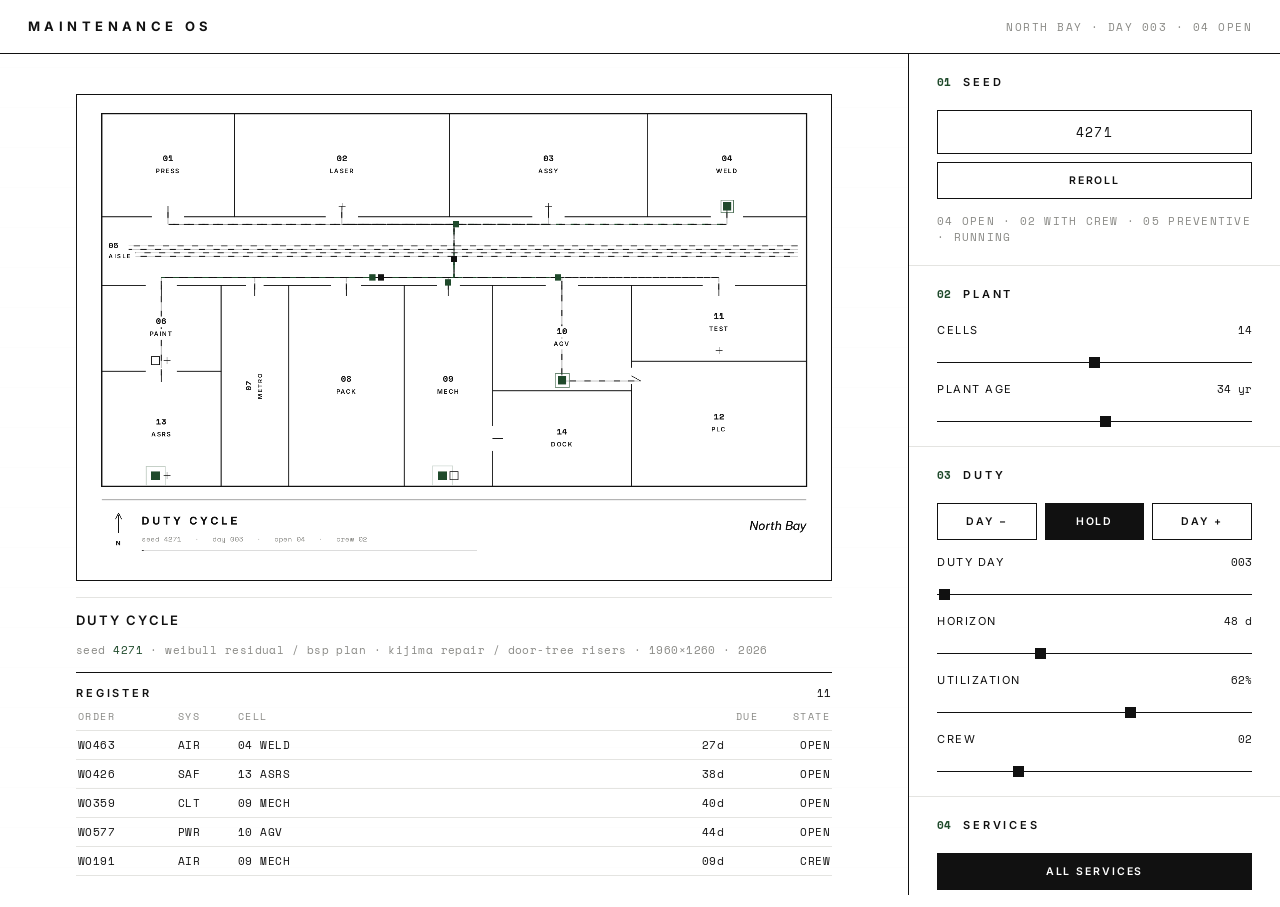
==== commit 483f006d: "Set the duty cycle in motion. Service current dashes along the aisle, open calls travel the door tre" ====
--- a/works/maintenance-os.html
+++ b/works/maintenance-os.html
@@ -46,6 +46,11 @@
     The sheet is top-aligned in the stage, a deliberate break from the
     centered armature, so the placard and the register stay on the
     first screen with the plan. The frame still does not perform.
+    The canvas does. A display clock, not a seed, drives three motions:
+    dashed current along the services, a call traveling the door tree
+    for every open order, and a crew mark that walks out and back.
+    Run advances the duty day; Hold stops the calendar. Export is taken
+    at phase zero, so the edition is still seed and parameters alone.
 
     Nothing in the composition touches Math.random(), except the Reroll
     control, which only chooses the next seed. The sheet is rasterized
@@ -175,7 +180,7 @@
     .btn.accent { border-color: var(--accent); color: var(--accent); }
     .btn.accent:hover { background: var(--accent); color: var(--paper); border-color: var(--accent); }
     .btn-row { display: grid; grid-template-columns: 1fr 1fr; gap: 8px; }
-    .btn-row.day { margin-bottom: 14px; }
+    .btn-row.day { grid-template-columns: 1fr 1fr 1fr; margin-bottom: 14px; }
     .svc-grid { display: grid; grid-template-columns: 1fr 1fr; gap: 8px; }
     .svc-grid .wide { grid-column: 1 / -1; }
     .stack > * { margin-bottom: 8px; }
@@ -340,6 +345,7 @@
             </div>
             <div class="btn-row day">
                 <button class="btn" id="dayBack" type="button">Day −</button>
+                <button class="btn is-on" id="runBtn" type="button" aria-pressed="true">Hold</button>
                 <button class="btn" id="dayFwd" type="button">Day +</button>
             </div>
             <div class="field">
@@ -884,6 +890,7 @@
     const hall = geom.hall;
     const chase = new Map();
     const fans = [[], [], [], []];
+    const fanRoom = [[], [], [], []];
     const trunks = [null, null, null, null];
     const present = [false, false, false, false];
     for (const a of assets) present[a.si] = true;
@@ -905,10 +912,13 @@
                 const k2 = [seg[2], seg[3], seg[0], seg[1]].map(n => Math.round(n)).join(',');
                 if (!chase.has(k) && !chase.has(k2)) chase.set(k, seg);
             }
-            for (const seg of segmentsOf(route.fan)) fans[si].push(seg);
-        }
-    }
-    return { chase: Array.from(chase.values()), fans, trunks };
+            for (const seg of segmentsOf(route.fan)) {
+                fans[si].push(seg);
+                fanRoom[si].push(a.rm.n);
+            }
+        }
+    }
+    return { chase: Array.from(chase.values()), fans, fanRoom, trunks };
 }
 
 function strokeSegs(segs) {
@@ -921,26 +931,122 @@
     ctx.stroke();
 }
 
-function drawSheet(geom, duty) {
+/* Display speeds, px/s. Air is the quick utility, safety the slow watch.
+   Not part of the seed: the same parameters export the same settled sheet. */
+const FLOW = [168, 112, 74, 46];
+const DASH = 16;
+const GAP = 22;
+
+const motion = { t: 0, year: 0 };
+
+function strokeFlow(segs, speed, color, width, t) {
+    if (!segs.length) return;
+    const period = DASH + GAP;
+    ctx.save();
+    ctx.strokeStyle = color;
+    ctx.lineWidth = width;
+    ctx.setLineDash([DASH, GAP]);
+    ctx.lineDashOffset = -((t * speed) % period);
+    strokeSegs(segs);
+    ctx.restore();
+}
+
+function supplyPath(rm, hall, si) {
+    const off = (si - 1.5) * 9;
+    const riser = hall.h >= hall.w
+        ? { x: Math.round(hall.x + hall.w / 2 + off), y: Math.round(hall.y + hall.h / 2) }
+        : { x: Math.round(hall.x + hall.w / 2), y: Math.round(hall.y + hall.h / 2 + off) };
+    const route = routeToRiser(rm, hall, riser);
+    const pts = [];
+    const push = p => {
+        const last = pts[pts.length - 1];
+        if (!last || Math.hypot(last.x - p.x, last.y - p.y) > 0.5) pts.push(p);
+    };
+    for (let i = route.fan.length - 1; i >= 0; i--) push(route.fan[i]);
+    for (let i = route.chase.length - 1; i >= 0; i--) push(route.chase[i]);
+    if (!pts.length) pts.push(riser);
+    return pts;
+}
+
+function pointAlong(pts, dist) {
+    let d = dist;
+    for (let i = 1; i < pts.length; i++) {
+        const len = Math.hypot(pts[i].x - pts[i - 1].x, pts[i].y - pts[i - 1].y);
+        if (d <= len || i === pts.length - 1) {
+            const u = len ? Math.min(1, d / len) : 0;
+            return {
+                x: pts[i - 1].x + (pts[i].x - pts[i - 1].x) * u,
+                y: pts[i - 1].y + (pts[i].y - pts[i - 1].y) * u,
+            };
+        }
+        d -= len;
+    }
+    return pts[0];
+}
+
+function pathLength(pts) {
+    let L = 0;
+    for (let i = 1; i < pts.length; i++) {
+        L += Math.hypot(pts[i].x - pts[i - 1].x, pts[i].y - pts[i - 1].y);
+    }
+    return L;
+}
+
+function drawTravelers(geom, orders, t) {
+    ctx.save();
+    ctx.beginPath();
+    ctx.rect(PLAN.x + 3, PLAN.y + 3, PLAN.w - 6, PLAN.h - 6);
+    ctx.clip();
+    const size = 16;
+    for (const o of orders) {
+        if (o.state !== 'OPEN' && o.state !== 'CREW') continue;
+        if (o.room === geom.hall || !o.room.parent) continue;
+        const si = SERVICES.findIndex(s => s.id === o.svc.id);
+        if (si < 0) continue;
+        const pts = supplyPath(o.room, geom.hall, si);
+        const L = pathLength(pts);
+        if (L < 8) continue;
+        let dist;
+        if (o.state === 'CREW') {
+            const u = (t / 5.6 + o.room.n * 0.09) % 1;
+            const ping = u < 0.5 ? u * 2 : 2 - u * 2;
+            dist = ping * L;
+        } else {
+            dist = ((t / 3.1 + o.room.n * 0.13) % 1) * L;
+        }
+        const p = pointAlong(pts, dist);
+        ctx.fillStyle = o.state === 'OPEN' ? ACCENT : INK;
+        ctx.fillRect(Math.round(p.x - size / 2), Math.round(p.y - size / 2), size, size);
+    }
+    ctx.restore();
+}
+
+function drawSheet(geom, duty, t) {
     ctx.fillStyle = PAPER;
     ctx.fillRect(0, 0, W, H);
     ctx.lineCap = 'butt';
     ctx.lineJoin = 'miter';
     ctx.letterSpacing = '0px';
+    ctx.setLineDash([]);
 
     const showSvc = params.service === 'ALL'
         ? [0, 1, 2, 3]
         : [SERVICES.findIndex(s => s.id === params.service)];
     const layers = serviceLayers(geom, duty.assets);
 
+    const hot = new Set();
+    for (const o of duty.orders) {
+        if (o.state === 'OPEN') hot.add(o.svc.id + ':' + o.room.n);
+    }
+
     ctx.save();
     ctx.beginPath();
     ctx.rect(PLAN.x, PLAN.y, PLAN.w, PLAN.h);
     ctx.clip();
-    ctx.strokeStyle = 'rgba(17,17,17,0.82)';
+    ctx.strokeStyle = 'rgba(17,17,17,0.28)';
     ctx.lineWidth = 2.5;
     strokeSegs(layers.chase);
-    ctx.strokeStyle = params.service === 'ALL' ? 'rgba(17,17,17,0.75)' : INK;
+    ctx.strokeStyle = params.service === 'ALL' ? 'rgba(17,17,17,0.22)' : 'rgba(17,17,17,0.28)';
     ctx.lineWidth = params.service === 'ALL' ? 2 : 3;
     showSvc.forEach(si => {
         if (si < 0) return;
@@ -982,9 +1088,33 @@
     ctx.lineWidth = 3.5;
     ctx.strokeRect(PLAN.x + 0.5, PLAN.y + 0.5, PLAN.w, PLAN.h);
 
+    ctx.save();
+    ctx.beginPath();
+    ctx.rect(PLAN.x + 3, PLAN.y + 3, PLAN.w - 6, PLAN.h - 6);
+    ctx.clip();
+    ctx.setLineDash([]);
+    strokeFlow(layers.chase, 120, 'rgba(17,17,17,0.88)', 2.75, t || 0);
+    showSvc.forEach(si => {
+        if (si < 0) return;
+        const cold = [];
+        const live = [];
+        const id = SERVICES[si].id;
+        layers.fans[si].forEach((seg, i) => {
+            const n = layers.fanRoom[si][i];
+            if (hot.has(id + ':' + n)) live.push(seg);
+            else cold.push(seg);
+        });
+        const trunk = layers.trunks[si] ? [layers.trunks[si]] : [];
+        const ink = params.service === 'ALL' ? 'rgba(17,17,17,0.92)' : INK;
+        strokeFlow(trunk.concat(cold), FLOW[si], ink, params.service === 'ALL' ? 2.5 : 3.25, t || 0);
+        strokeFlow(live, FLOW[si] * 1.35, ACCENT, 3.25, t || 0);
+    });
+    ctx.restore();
+
     for (const rm of geom.rooms) drawLabel(rm);
 
-    drawMarks(duty.orders);
+    drawTravelers(geom, duty.orders, t || 0);
+    drawMarks(duty.orders, t || 0);
     drawBand(geom, duty);
 }
 
@@ -1075,7 +1205,7 @@
     ctx.restore();
 }
 
-function drawMarks(orders) {
+function drawMarks(orders, t) {
     const by = new Map();
     for (const o of orders) {
         if (!by.has(o.room.n)) by.set(o.room.n, []);
@@ -1092,18 +1222,31 @@
         let y = Math.round(rm.y + rm.h - size - 16);
         x = Math.max(rm.x + 8, Math.min(x, rm.x + rm.w - size - 8));
         y = Math.max(rm.y + 8, Math.min(y, rm.y + rm.h - size - 8));
+        ctx.save();
+        ctx.beginPath();
+        ctx.rect(rm.x + 2, rm.y + 2, rm.w - 4, rm.h - 4);
+        ctx.clip();
         list.forEach((o, i) => {
             const px = x + i * (size + gap);
             if (px + size > rm.x + rm.w - 6) return;
-            stamp(o, px, y, size);
+            stamp(o, px, y, size, t);
         });
-    }
-}
-
-function stamp(o, x, y, size) {
+        ctx.restore();
+    }
+}
+
+function stamp(o, x, y, size, t) {
     if (o.state === 'OPEN') {
         ctx.fillStyle = ACCENT;
         ctx.fillRect(x, y, size, size);
+        const p = (Math.sin((t || 0) * 3.6 + o.room.n) + 1) / 2;
+        ctx.save();
+        ctx.strokeStyle = ACCENT;
+        ctx.globalAlpha = 0.9 * (1 - p);
+        ctx.lineWidth = 2;
+        const g = 3 + p * 16;
+        ctx.strokeRect(x - g + 0.5, y - g + 0.5, size + g * 2, size + g * 2);
+        ctx.restore();
         return;
     }
     if (o.state === 'CREW') {
@@ -1165,6 +1308,21 @@
         + '   ·   crew ' + pad(crew, 2);
     ctx.fillText(line, 168, y + 108);
 
+    const x0 = 168;
+    const x1 = 1040;
+    const frac = Math.min(1, Math.max(0, motion.year));
+    ctx.strokeStyle = 'rgba(17,17,17,0.18)';
+    ctx.lineWidth = 2;
+    ctx.beginPath();
+    ctx.moveTo(x0, y + 132);
+    ctx.lineTo(x1, y + 132);
+    ctx.stroke();
+    ctx.strokeStyle = INK;
+    ctx.beginPath();
+    ctx.moveTo(x0, y + 132);
+    ctx.lineTo(x0 + (x1 - x0) * frac, y + 132);
+    ctx.stroke();
+
     ctx.textAlign = 'right';
     ctx.fillStyle = INK;
     ctx.font = 'italic 500 32px ' + SANS;
@@ -1221,23 +1379,70 @@
     }).join('');
 }
 
+let view = null;
+let sig = '';
+let running = true;
+let raf = 0;
+let lastTick = 0;
+let carry = 0;
+const STEP = 680;
+
+function signature() {
+    return [
+        params.seed, params.rooms, params.age, params.day, params.horizon,
+        params.occupancy, params.crew, params.service,
+        params.showPM ? 1 : 0, params.showNames ? 1 : 0,
+    ].join(':');
+}
+
+function syncRun() {
+    const b = el('runBtn');
+    b.textContent = running ? 'Hold' : 'Run';
+    b.classList.toggle('is-on', running);
+    b.setAttribute('aria-pressed', running ? 'true' : 'false');
+}
+
 function paint() {
     syncReadouts();
     const geom = buildGeometry(params.seed, params.rooms);
     const duty = buildDuty(params.seed, geom, params);
-    drawSheet(geom, duty);
+    view = { geom, duty };
+    sig = signature();
 
     const open = duty.orders.filter(o => o.state === 'OPEN').length;
     const crew = duty.orders.filter(o => o.state === 'CREW').length;
     const pm = duty.orders.filter(o => o.state === 'PM').length;
     el('topMeta').textContent = geom.site + '  ·  Day ' + pad(params.day, 3) + '  ·  ' + pad(open, 2) + ' Open';
-    el('status').textContent = pad(open, 2) + ' open  ·  ' + pad(crew, 2) + ' with crew  ·  ' + pad(pm, 2) + ' preventive';
+    const tail = running ? '  ·  running' : '  ·  held';
+    el('status').textContent = pad(open, 2) + ' open  ·  ' + pad(crew, 2) + ' with crew  ·  ' + pad(pm, 2) + ' preventive' + tail;
     renderCensus(duty.census);
     renderRegister(duty.orders);
+    syncRun();
 
     document.querySelectorAll('#svcGrid .btn').forEach(b => {
         b.classList.toggle('is-on', b.dataset.svc === params.service);
     });
+}
+
+function loop(now) {
+    if (!lastTick) lastTick = now;
+    const dt = now - lastTick;
+    lastTick = now;
+    if (running) {
+        carry += dt;
+        if (carry >= STEP) {
+            const jumps = Math.min(6, Math.floor(carry / STEP));
+            carry -= jumps * STEP;
+            let d = params.day;
+            for (let i = 0; i < jumps; i++) d = d >= 365 ? 1 : d + 1;
+            el('dayCtl').value = String(d);
+        }
+    }
+    if (!view || signature() !== sig) paint();
+    motion.t = now / 1000;
+    motion.year = ((params.day - 1) + (running ? carry / STEP : 0)) / 365;
+    drawSheet(view.geom, view.duty, motion.t);
+    raf = requestAnimationFrame(loop);
 }
 
 function setDay(n) {
@@ -1273,6 +1478,12 @@
 
 el('dayBack').addEventListener('click', () => setDay(params.day - 1));
 el('dayFwd').addEventListener('click', () => setDay(params.day + 1));
+el('runBtn').addEventListener('click', () => {
+    running = !running;
+    carry = 0;
+    syncRun();
+    if (view) paint();
+});
 
 el('svcGrid').addEventListener('click', e => {
     const btn = e.target.closest('button');
@@ -1296,19 +1507,30 @@
     if (e.target === el('seedInput')) return;
     if (e.key === 'ArrowRight') { e.preventDefault(); setDay(params.day + 1); }
     if (e.key === 'ArrowLeft') { e.preventDefault(); setDay(params.day - 1); }
+    if (e.key === ' ' && e.target === document.body) {
+        e.preventDefault();
+        el('runBtn').click();
+    }
 });
 
 el('exportBtn').addEventListener('click', () => {
+    cancelAnimationFrame(raf);
+    if (view) {
+        motion.year = (params.day - 1) / 365;
+        drawSheet(view.geom, view.duty, 0);
+    }
     canvas.toBlob(blob => {
         const a = document.createElement('a');
         a.href = URL.createObjectURL(blob);
         a.download = exportName('Duty Cycle', params.seed);
         a.click();
         URL.revokeObjectURL(a.href);
+        lastTick = 0;
+        raf = requestAnimationFrame(loop);
     }, 'image/png');
 });
 
-function boot() { paint(); }
+function boot() { raf = requestAnimationFrame(loop); }
 if (document.fonts && document.fonts.ready) document.fonts.ready.then(boot);
 else boot();
 </script>
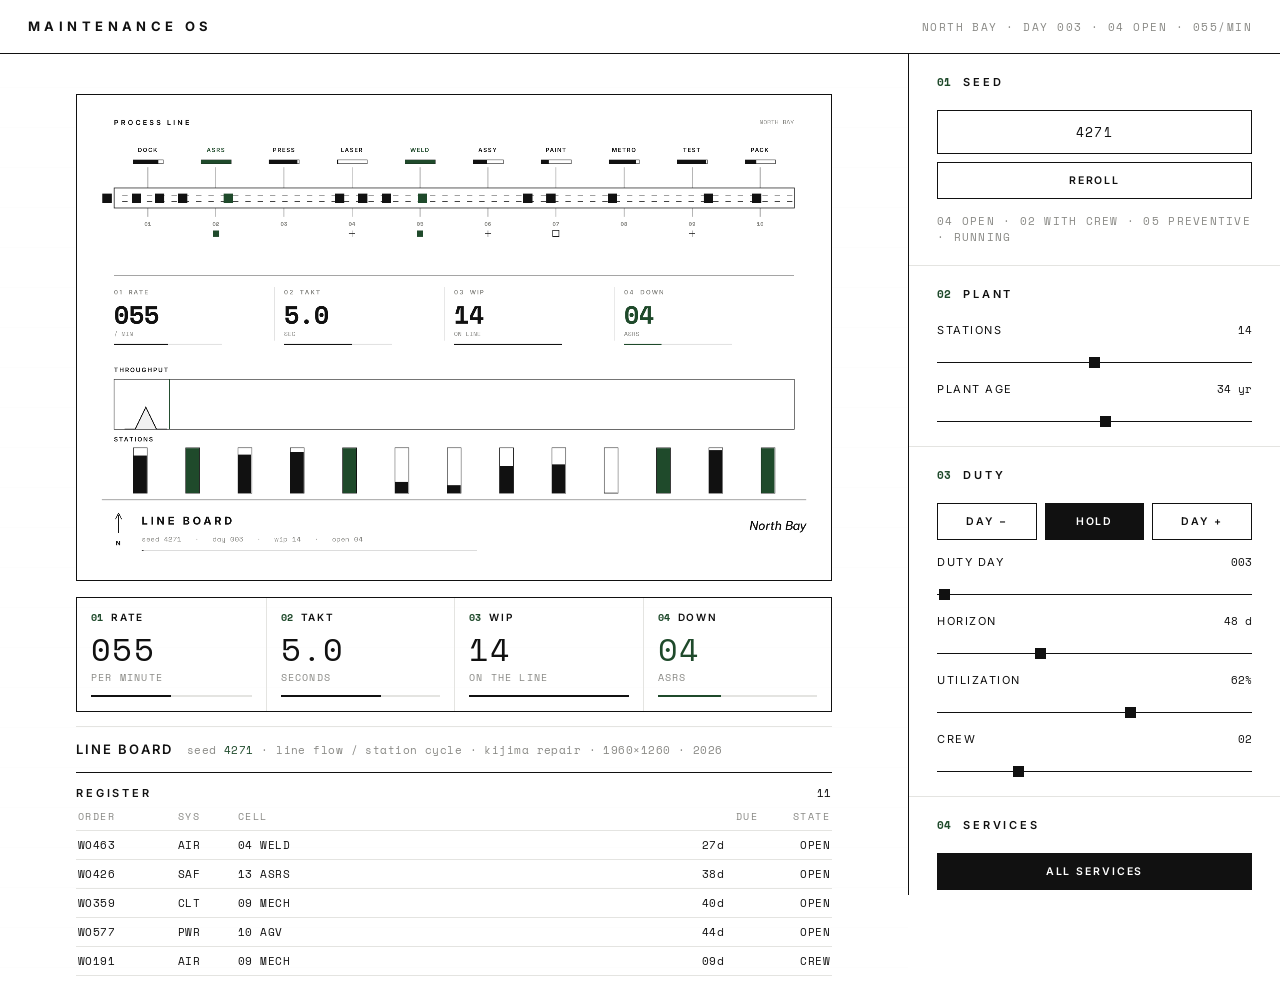
==== commit b256f72a: "Turn the duty cycle into a manufacturing line board. Stations run in process order and parts travel " ====
--- a/works/maintenance-os.html
+++ b/works/maintenance-os.html
@@ -3,24 +3,23 @@
 <head>
 <meta charset="utf-8">
 <meta name="viewport" content="width=device-width, initial-scale=1">
-<title>Maintenance OS — Duty Cycle</title>
+<title>Maintenance OS — Line Board</title>
 <link rel="preconnect" href="https://fonts.googleapis.com">
 <link rel="preconnect" href="https://fonts.gstatic.com" crossorigin>
 <link href="https://fonts.googleapis.com/css2?family=Inter:ital,wght@0,500;0,600;0,700;1,500&family=Space+Mono:wght@400;700&display=swap" rel="stylesheet">
 <!--
-    MAINTENANCE OS — DUTY CYCLE
-    A seeded operating picture of a robotics and manufacturing plant
+    MAINTENANCE OS — LINE BOARD
+    A seeded operating picture of a robotics and manufacturing line
     under maintenance.
 
-    The floor is grown, not drawn. One integer seed cuts a main aisle
-    through a rectangular plate, then partitions each wing into cells by
-    recursive binary space division until the cell count is met. A
-    breadth-first door tree hangs every cell back onto the aisle, so the
-    plan reads as a plant rather than a treemap. The cell nearest the
-    centroid becomes the mechanical core. Four services — plant air,
-    servo power, coolant, and safety — run as parallel risers inside the
-    aisle and reach each served cell by an orthogonal path along the
-    door tree.
+    The line is sequenced, not drawn. One integer seed still grows the
+    plant — a main aisle, cells, a door tree, four services — and then
+    the cells are ordered into a process: dock, kitting, press, weld,
+    robot, assembly, test, pack. Parts travel that sequence. A station
+    with an open order stops the belt; work piles upstream and the
+    downstream stations starve. Crew on a station slows it. The board
+    under the belt is the dashboard: rate, takt, WIP, and the down
+    station, plus a trace and a column for every station cycling.
 
     Time is a duty cycle, and a repair is not a new machine. At the
     opening of the duty year every asset samples a Weibull residual from
@@ -45,12 +44,12 @@
 
     The sheet is top-aligned in the stage, a deliberate break from the
     centered armature, so the placard and the register stay on the
-    first screen with the plan. The frame still does not perform.
-    The canvas does. A display clock, not a seed, drives three motions:
-    dashed current along the services, a call traveling the door tree
-    for every open order, and a crew mark that walks out and back.
-    Run advances the duty day; Hold stops the calendar. Export is taken
-    at phase zero, so the edition is still seed and parameters alone.
+    first screen with the line. The frame still does not perform.
+    The canvas does. A display clock, not a seed, drives the belt,
+    the station cycles, and the dashboard trace. Run advances the duty
+    day; Hold stops the calendar and leaves the line moving. Export is
+    the line at release, before the clock advances, so the edition is
+    still seed and parameters alone.
 
     Nothing in the composition touches Math.random(), except the Reroll
     control, which only chooses the next seed. The sheet is rasterized
@@ -129,6 +128,33 @@
         font-family: var(--mono); font-size: 11px; letter-spacing: 0.06em; color: var(--ink);
     }
 
+    .board {
+        width: 100%;
+        display: grid;
+        grid-template-columns: repeat(4, 1fr);
+        border: 1px solid var(--line-strong);
+    }
+    .gauge { padding: 12px 14px 14px; min-width: 0; }
+    .gauge + .gauge { border-left: 1px solid var(--line); }
+    .gauge-k {
+        display: flex; align-items: baseline; gap: 8px;
+        font-size: 10px; font-weight: 600; letter-spacing: 0.18em; text-transform: uppercase;
+    }
+    .gauge-k span { font-family: var(--mono); color: var(--accent); font-weight: 700; letter-spacing: 0; }
+    .gauge-n {
+        font-family: var(--mono); font-size: 32px; letter-spacing: 0.04em;
+        line-height: 1.05; margin-top: 8px;
+    }
+    .gauge-u {
+        font-family: var(--mono); font-size: 10px; letter-spacing: 0.12em;
+        text-transform: uppercase; color: var(--mute); margin-top: 4px;
+        white-space: nowrap; overflow: hidden; text-overflow: ellipsis;
+    }
+    .gauge-track { margin-top: 10px; height: 2px; background: var(--line); }
+    .gauge-track i { display: block; height: 2px; width: 0; background: var(--ink); }
+    .gauge.is-down .gauge-n { color: var(--accent); }
+    .gauge.is-down .gauge-track i { background: var(--accent); }
+
     .caption {
         width: 100%;
         max-width: min(980px, calc(54vh * 1960 / 1260));
@@ -267,6 +293,10 @@
             width: 100%; max-height: none;
             border-left: none; border-top: 1px solid var(--line-strong);
         }
+        .board { grid-template-columns: 1fr 1fr; }
+        .gauge:nth-child(3) { border-top: 1px solid var(--line); }
+        .gauge:nth-child(4) { border-top: 1px solid var(--line); }
+        .gauge:nth-child(odd) { border-left: none; }
     }
 </style>
 </head>
@@ -284,12 +314,38 @@
             <canvas id="sheet" width="1960" height="1260"></canvas>
         </div>
         <div class="caption">
+            <div class="board" id="board" aria-label="Line board">
+                <div class="gauge" id="gRateCard">
+                    <div class="gauge-k"><span>01</span> Rate</div>
+                    <div class="gauge-n" id="gRate">000</div>
+                    <div class="gauge-u">per minute</div>
+                    <div class="gauge-track"><i id="gRateBar"></i></div>
+                </div>
+                <div class="gauge" id="gTaktCard">
+                    <div class="gauge-k"><span>02</span> Takt</div>
+                    <div class="gauge-n" id="gTakt">0.0</div>
+                    <div class="gauge-u">seconds</div>
+                    <div class="gauge-track"><i id="gTaktBar"></i></div>
+                </div>
+                <div class="gauge" id="gWipCard">
+                    <div class="gauge-k"><span>03</span> Wip</div>
+                    <div class="gauge-n" id="gWip">00</div>
+                    <div class="gauge-u">on the line</div>
+                    <div class="gauge-track"><i id="gWipBar"></i></div>
+                </div>
+                <div class="gauge" id="gDownCard">
+                    <div class="gauge-k"><span>04</span> Down</div>
+                    <div class="gauge-n" id="gDown">00</div>
+                    <div class="gauge-u" id="gBlock">clear</div>
+                    <div class="gauge-track"><i id="gDownBar"></i></div>
+                </div>
+            </div>
             <div class="placard">
-                <div class="placard-title">Duty Cycle</div>
+                <div class="placard-title">Line Board</div>
                 <div class="placard-line" id="placardLine">
                     seed <span class="accent" id="placardSeed">4271</span>
-                    · weibull residual / bsp plan
-                    · kijima repair / door-tree risers
+                    · line flow / station cycle
+                    · kijima repair
                     · 1960&times;1260
                     · 2026
                 </div>
@@ -325,10 +381,10 @@
             </div>
             <div class="field">
                 <div class="field-label">
-                    <span class="name">Cells</span>
+                    <span class="name">Stations</span>
                     <span class="val" id="roomsVal">14</span>
                 </div>
-                <input type="range" id="roomsCtl" min="8" max="20" step="1" value="14" aria-label="Cells">
+                <input type="range" id="roomsCtl" min="8" max="20" step="1" value="14" aria-label="Stations">
             </div>
             <div class="field">
                 <div class="field-label">
@@ -394,7 +450,7 @@
                 <input type="checkbox" id="pmCtl" checked>
             </label>
             <label class="toggle">
-                <span class="name">Cell Names</span>
+                <span class="name">Station Names</span>
                 <input type="checkbox" id="namesCtl" checked>
             </label>
             <div class="census" id="census"></div>
@@ -1021,101 +1077,424 @@
     ctx.restore();
 }
 
-function drawSheet(geom, duty, t) {
+const LINE_ORDER = [
+    'DOCK', 'KITT', 'ASRS', 'PRESS', 'CNC', 'LASER', 'WELD', 'ROBOT', 'GANTRY',
+    'ASSY', 'PAINT', 'VISION', 'METRO', 'TEST', 'PACK',
+];
+const SUPPORT = ['CRIB', 'AGV', 'PLC', 'MECH'];
+
+let lineState = null;
+let plantSig = '';
+
+function lineStations(geom, duty) {
+    const cells = geom.rooms.filter(rm => rm.program !== 'AISLE');
+    cells.sort((a, b) => {
+        const rank = rm => {
+            const flow = LINE_ORDER.indexOf(rm.program);
+            if (flow >= 0) return flow;
+            const support = SUPPORT.indexOf(rm.program);
+            return 40 + (support < 0 ? 9 : support);
+        };
+        const da = rank(a), db = rank(b);
+        if (da !== db) return da - db;
+        return a.n - b.n;
+    });
+    return cells.map(rm => {
+        const mine = duty.orders.filter(o => o.room.n === rm.n);
+        return {
+            rm,
+            gate: LINE_ORDER.indexOf(rm.program) >= 0,
+            down: mine.some(o => o.state === 'OPEN'),
+            crew: mine.some(o => o.state === 'CREW'),
+            pm: mine.some(o => o.state === 'PM'),
+            cycle: 1.15 + (rm.crit || 2) * 0.38,
+        };
+    });
+}
+
+function freshLine(stations) {
+    const gates = Math.max(1, stations.filter(s => s.gate).length);
+    const count = Math.max(8, Math.round(8 + params.occupancy * gates));
+    const parts = [];
+    for (let i = 0; i < count; i++) parts.push({ p: ((i + 0.35) / count) * gates });
+    lineState = {
+        stations,
+        parts,
+        seed: params.seed,
+        occ: params.occupancy,
+        rooms: params.rooms,
+        exits: 0,
+        shift: 0,
+        trace: [],
+        traceAcc: 0,
+        exitWindow: 0,
+    };
+    plantSig = params.seed + ':' + params.rooms + ':' + params.occupancy;
+}
+
+function syncStations() {
+    if (!view) return;
+    const stations = lineStations(view.geom, view.duty);
+    const key = params.seed + ':' + params.rooms + ':' + params.occupancy;
+    if (!lineState || plantSig !== key || lineState.stations.length !== stations.length) freshLine(stations);
+    else lineState.stations = stations;
+}
+
+function stepLine(dt) {
+    if (!lineState || !lineState.stations.length || dt <= 0) return;
+    const stations = lineState.stations.filter(s => s.gate);
+    const n = stations.length;
+    const speed = 0.55 + params.occupancy * 0.7;
+    const gap = 0.34;
+    const parts = lineState.parts;
+    parts.sort((a, b) => b.p - a.p);
+    let ahead = n + 2;
+    let exits = 0;
+    for (const part of parts) {
+        const si = Math.max(0, Math.min(n - 1, Math.floor(Math.max(0, part.p))));
+        const st = stations[si];
+        let v = speed;
+        if (part.p >= 0 && st) {
+            if (st.down) v = 0;
+            else if (st.crew) v = speed * 0.32;
+        }
+        let np = part.p + dt * v;
+        if (st && st.down && part.p >= 0 && np > si + 0.82) np = si + 0.82;
+        if (np > ahead - gap) np = ahead - gap;
+        if (np >= n) {
+            exits++;
+            part.recycle = true;
+            np = n;
+        } else {
+            part.recycle = false;
+        }
+        part.p = np;
+        ahead = part.p;
+    }
+    let tail = 0;
+    for (const part of parts) if (!part.recycle) tail = Math.min(tail, part.p);
+    for (const part of parts) {
+        if (!part.recycle) continue;
+        tail -= gap;
+        part.p = tail;
+        part.recycle = false;
+    }
+    lineState.exits += exits;
+    lineState.shift += exits;
+    lineState.exitWindow += exits;
+    lineState.traceAcc += dt;
+    if (lineState.traceAcc >= 0.22) {
+        lineState.trace.push(lineState.exitWindow);
+        lineState.exitWindow = 0;
+        lineState.traceAcc = 0;
+        if (lineState.trace.length > 64) lineState.trace.shift();
+    }
+}
+
+function lineMetrics() {
+    const st = lineState ? lineState.stations : [];
+    const gates = st.filter(s => s.gate);
+    const downGates = gates.filter(s => s.down);
+    const down = st.filter(s => s.down);
+    const recent = lineState ? lineState.trace.slice(-12) : [];
+    const sum = recent.reduce((a, b) => a + b, 0);
+    const windowSec = Math.max(0.22, recent.length * 0.22);
+    const perMin = recent.length ? Math.round(sum / windowSec * 60) : 0;
+    const live = gates.filter(s => !s.down);
+    const bottleneck = downGates[0] || down[0];
+    const takt = bottleneck
+        ? bottleneck.cycle * 2.2
+        : (live.length ? live.reduce((a, s) => a + s.cycle, 0) / live.length : 0);
+    return {
+        perHour: perMin,
+        takt,
+        wip: lineState ? lineState.parts.length : 0,
+        down: down.length,
+        n: gates.length,
+        block: bottleneck ? bottleneck.rm.program : 'CLEAR',
+        up: st.length - down.length,
+    };
+}
+
+function syncBoard() {
+    const m = lineMetrics();
+    const rate = el('gRate');
+    if (!rate) return;
+    rate.textContent = pad(Math.min(999, m.perHour), 3);
+    el('gTakt').textContent = m.takt.toFixed(1);
+    el('gWip').textContent = pad(m.wip, 2);
+    el('gDown').textContent = pad(m.down, 2);
+    el('gBlock').textContent = m.block.toLowerCase();
+    el('gRateBar').style.width = Math.min(100, m.perHour / 1.1) + '%';
+    el('gTaktBar').style.width = Math.min(100, m.takt / 0.08) + '%';
+    el('gWipBar').style.width = Math.min(100, m.n ? (m.wip / (m.n * 1.3)) * 100 : 0) + '%';
+    el('gDownBar').style.width = (m.n ? (m.down / m.n) * 100 : 0) + '%';
+    el('gDownCard').classList.toggle('is-down', m.down > 0);
+    if (view) {
+        const open = view.duty.orders.filter(o => o.state === 'OPEN').length;
+        el('topMeta').textContent = view.geom.site
+            + '  ·  Day ' + pad(params.day, 3)
+            + '  ·  ' + pad(open, 2) + ' Open'
+            + '  ·  ' + pad(Math.min(999, m.perHour), 3) + '/min';
+    }
+}
+
+function stationX(i, n) {
+    const x0 = 96, x1 = 1864;
+    return x0 + (i + 0.5) * ((x1 - x0) / Math.max(1, n));
+}
+
+function drawLineBoard(geom, duty, t) {
     ctx.fillStyle = PAPER;
     ctx.fillRect(0, 0, W, H);
+    ctx.setLineDash([]);
     ctx.lineCap = 'butt';
     ctx.lineJoin = 'miter';
     ctx.letterSpacing = '0px';
-    ctx.setLineDash([]);
-
-    const showSvc = params.service === 'ALL'
-        ? [0, 1, 2, 3]
-        : [SERVICES.findIndex(s => s.id === params.service)];
-    const layers = serviceLayers(geom, duty.assets);
-
-    const hot = new Set();
-    for (const o of duty.orders) {
-        if (o.state === 'OPEN') hot.add(o.svc.id + ':' + o.room.n);
-    }
+    ctx.textBaseline = 'alphabetic';
+
+    if (!lineState) syncStations();
+    const stations = lineState.stations;
+    const gates = stations.filter(s => s.gate);
+    const n = Math.max(1, gates.length);
+    const beltY = 268;
+    const speedPx = 70 + params.occupancy * 150;
+
+    ctx.fillStyle = INK;
+    ctx.font = '600 18px ' + SANS;
+    ctx.letterSpacing = '6px';
+    ctx.textAlign = 'left';
+    ctx.fillText('PROCESS LINE', 96, 78);
+    ctx.letterSpacing = '0px';
+    ctx.fillStyle = MUTE;
+    ctx.font = '400 16px ' + MONO;
+    ctx.textAlign = 'right';
+    ctx.fillText(geom.site.toUpperCase(), 1864, 76);
+
+    ctx.strokeStyle = INK;
+    ctx.lineWidth = 2;
+    ctx.strokeRect(96.5, beltY - 26.5, 1768, 52);
 
     ctx.save();
     ctx.beginPath();
-    ctx.rect(PLAN.x, PLAN.y, PLAN.w, PLAN.h);
+    ctx.rect(100, beltY - 22, 1760, 44);
     ctx.clip();
-    ctx.strokeStyle = 'rgba(17,17,17,0.28)';
-    ctx.lineWidth = 2.5;
-    strokeSegs(layers.chase);
-    ctx.strokeStyle = params.service === 'ALL' ? 'rgba(17,17,17,0.22)' : 'rgba(17,17,17,0.28)';
-    ctx.lineWidth = params.service === 'ALL' ? 2 : 3;
-    showSvc.forEach(si => {
-        if (si < 0) return;
-        const parts = [];
-        if (layers.trunks[si]) parts.push(layers.trunks[si]);
-        parts.push(...layers.fans[si]);
-        strokeSegs(parts);
+    ctx.strokeStyle = 'rgba(17,17,17,0.9)';
+    ctx.lineWidth = 2;
+    ctx.setLineDash([14, 18]);
+    ctx.lineDashOffset = -((t || 0) * speedPx);
+    ctx.beginPath();
+    ctx.moveTo(80, beltY - 8);
+    ctx.lineTo(1900, beltY - 8);
+    ctx.moveTo(80, beltY + 8);
+    ctx.lineTo(1900, beltY + 8);
+    ctx.stroke();
+    ctx.restore();
+
+    gates.forEach((st, i) => {
+        const x = stationX(i, n);
+        const bw = Math.max(18, Math.min(78, (1768 / n) - 14));
+        ctx.strokeStyle = INK;
+        ctx.lineWidth = 1.5;
+        ctx.strokeRect(x - bw / 2 + 0.5, 168.5, bw, 10);
+        const phase = ((t || 0) / st.cycle + i * 0.17) % 1;
+        if (st.down) {
+            ctx.fillStyle = ACCENT;
+            ctx.fillRect(x - bw / 2 + 0.5, 168.5, bw, 10);
+        } else {
+            ctx.fillStyle = INK;
+            const fill = st.crew ? phase * 0.4 : phase;
+            ctx.fillRect(x - bw / 2 + 0.5, 168.5, Math.max(0, bw * fill), 10);
+        }
+        ctx.beginPath();
+        ctx.moveTo(x, 188);
+        ctx.lineTo(x, beltY - 26);
+        ctx.moveTo(x, beltY + 26);
+        ctx.lineTo(x, beltY + 48);
+        ctx.stroke();
+
+        if (params.showNames) {
+            ctx.fillStyle = st.down ? ACCENT : INK;
+            ctx.font = (n > 14 ? '600 12px ' : '600 15px ') + SANS;
+            ctx.textAlign = 'center';
+            ctx.letterSpacing = n > 12 ? '0.5px' : '2px';
+            ctx.fillText(st.rm.program, x, 148);
+            ctx.letterSpacing = '0px';
+        }
+        ctx.fillStyle = MUTE;
+        ctx.font = '700 14px ' + MONO;
+        ctx.textAlign = 'center';
+        ctx.fillText(pad(i + 1, 2), x, beltY + 72);
+        if (st.down) {
+            ctx.fillStyle = ACCENT;
+            ctx.fillRect(x - 8, beltY + 84, 16, 16);
+        } else if (st.crew) {
+            ctx.strokeStyle = INK;
+            ctx.lineWidth = 2;
+            ctx.strokeRect(x - 8.5, beltY + 83.5, 16, 16);
+        } else if (st.pm) {
+            ctx.strokeStyle = INK;
+            ctx.lineWidth = 1.5;
+            ctx.beginPath();
+            ctx.moveTo(x, beltY + 84);
+            ctx.lineTo(x, beltY + 100);
+            ctx.moveTo(x - 8, beltY + 92);
+            ctx.lineTo(x + 8, beltY + 92);
+            ctx.stroke();
+        }
     });
-    ctx.restore();
-
+
+    const parts = lineState.parts;
+    let queued = 0;
+    const ordered = parts.slice().sort((a, b) => a.p - b.p);
+    for (const part of ordered) {
+        let x;
+        let held = false;
+        if (part.p < 0) {
+            x = 78 - queued * 8;
+            queued++;
+            if (queued > 10) continue;
+        } else {
+            x = 96 + (part.p / n) * 1768;
+            const si = Math.max(0, Math.min(n - 1, Math.floor(part.p)));
+            held = !!(gates[si] && gates[si].down && part.p > si + 0.45);
+        }
+        if (x < 20 || x > 1900) continue;
+        ctx.fillStyle = held ? ACCENT : INK;
+        ctx.fillRect(Math.round(x - 12), beltY - 12, 24, 24);
+    }
+
+    drawFigures(t);
+    drawTrace(t);
+    drawColumns(t);
+    drawBand(geom, duty);
+}
+
+function drawFigures(t) {
+    const m = lineMetrics();
+    const cards = [
+        ['01  RATE', pad(Math.min(999, m.perHour), 3), '/ MIN', Math.min(1, m.perHour / 110), false],
+        ['02  TAKT', m.takt.toFixed(1), 'SEC', Math.min(1, m.takt / 8), false],
+        ['03  WIP', pad(m.wip, 2), 'ON LINE', Math.min(1, m.n ? m.wip / (m.n * 1.3) : 0), false],
+        ['04  DOWN', pad(m.down, 2), m.block, m.n ? m.down / m.n : 0, m.down > 0],
+    ];
+    const y = 470;
     ctx.strokeStyle = INK;
     ctx.lineWidth = 2;
-    for (const rm of geom.rooms) {
-        ctx.strokeRect(rm.x + 0.5, rm.y + 0.5, rm.w, rm.h);
-    }
-
-    ctx.strokeStyle = PAPER;
-    ctx.lineWidth = 14;
     ctx.beginPath();
-    for (const rm of geom.rooms) {
-        const d = rm.door;
-        if (!d) continue;
-        ctx.moveTo(d.x1, d.y1);
-        ctx.lineTo(d.x2, d.y2);
-    }
+    ctx.moveTo(96, y);
+    ctx.lineTo(1864, y);
     ctx.stroke();
-
+    cards.forEach((c, i) => {
+        const x = 96 + i * 442;
+        if (i) {
+            ctx.strokeStyle = 'rgba(17,17,17,0.18)';
+            ctx.lineWidth = 1.5;
+            ctx.beginPath();
+            ctx.moveTo(x - 24, y + 28);
+            ctx.lineTo(x - 24, y + 168);
+            ctx.stroke();
+        }
+        ctx.fillStyle = MUTE;
+        ctx.font = '600 16px ' + SANS;
+        ctx.textAlign = 'left';
+        ctx.letterSpacing = '3px';
+        ctx.fillText(c[0], x, y + 48);
+        ctx.letterSpacing = '0px';
+        ctx.fillStyle = c[4] ? ACCENT : INK;
+        ctx.font = '700 64px ' + MONO;
+        ctx.fillText(c[1], x, y + 124);
+        ctx.fillStyle = MUTE;
+        ctx.font = '400 16px ' + MONO;
+        ctx.fillText(c[2], x, y + 156);
+        const bw = 280;
+        ctx.fillStyle = 'rgba(17,17,17,0.12)';
+        ctx.fillRect(x, y + 176, bw, 4);
+        ctx.fillStyle = c[4] ? ACCENT : INK;
+        const wobble = c[4] ? (0.85 + 0.15 * Math.sin((t || 0) * 4)) : 1;
+        ctx.fillRect(x, y + 176, Math.max(0, bw * c[3] * wobble), 4);
+    });
+}
+
+function drawTrace(t) {
+    const y = 720;
+    const x0 = 96;
+    const x1 = 1864;
+    const h = 130;
+    ctx.fillStyle = INK;
+    ctx.font = '600 16px ' + SANS;
+    ctx.textAlign = 'left';
+    ctx.letterSpacing = '3px';
+    ctx.fillText('THROUGHPUT', x0, y);
+    ctx.letterSpacing = '0px';
     ctx.strokeStyle = INK;
-    ctx.lineWidth = 1.75;
+    ctx.lineWidth = 1.5;
+    ctx.strokeRect(x0 + 0.5, y + 18.5, x1 - x0, h);
+    const trace = lineState ? lineState.trace : [];
+    const max = Math.max(2, ...trace, 1);
     ctx.beginPath();
-    for (const rm of geom.rooms) {
-        const d = rm.door;
-        if (!d) continue;
-        ctx.moveTo(d.mx, d.my);
-        ctx.lineTo(d.mx + d.nx * 28, d.my + d.ny * 28);
-    }
+    ctx.moveTo(x0, y + 18 + h);
+    trace.forEach((v, i) => {
+        const x = x0 + ((i + 1) / 64) * (x1 - x0);
+        const py = y + 18 + h - (v / max) * (h - 16);
+        if (i === 0) ctx.lineTo(x, py);
+        else ctx.lineTo(x, py);
+    });
+    if (trace.length) {
+        const last = trace[trace.length - 1];
+        const lx = x0 + (trace.length / 64) * (x1 - x0);
+        const ly = y + 18 + h - (last / max) * (h - 16);
+        ctx.lineTo(lx, y + 18 + h);
+    }
+    ctx.closePath();
+    ctx.fillStyle = 'rgba(17,17,17,0.06)';
+    ctx.fill();
+    ctx.strokeStyle = INK;
+    ctx.lineWidth = 2.5;
+    ctx.beginPath();
+    trace.forEach((v, i) => {
+        const x = x0 + ((i + 1) / 64) * (x1 - x0);
+        const py = y + 18 + h - (v / max) * (h - 16);
+        if (i === 0) ctx.moveTo(x, py);
+        else ctx.lineTo(x, py);
+    });
     ctx.stroke();
-
-    ctx.lineWidth = 3.5;
-    ctx.strokeRect(PLAN.x + 0.5, PLAN.y + 0.5, PLAN.w, PLAN.h);
-
-    ctx.save();
+    const scan = x0 + (((t || 0) * 90) % (x1 - x0));
+    ctx.strokeStyle = ACCENT;
+    ctx.lineWidth = 2;
     ctx.beginPath();
-    ctx.rect(PLAN.x + 3, PLAN.y + 3, PLAN.w - 6, PLAN.h - 6);
-    ctx.clip();
-    ctx.setLineDash([]);
-    strokeFlow(layers.chase, 120, 'rgba(17,17,17,0.88)', 2.75, t || 0);
-    showSvc.forEach(si => {
-        if (si < 0) return;
-        const cold = [];
-        const live = [];
-        const id = SERVICES[si].id;
-        layers.fans[si].forEach((seg, i) => {
-            const n = layers.fanRoom[si][i];
-            if (hot.has(id + ':' + n)) live.push(seg);
-            else cold.push(seg);
-        });
-        const trunk = layers.trunks[si] ? [layers.trunks[si]] : [];
-        const ink = params.service === 'ALL' ? 'rgba(17,17,17,0.92)' : INK;
-        strokeFlow(trunk.concat(cold), FLOW[si], ink, params.service === 'ALL' ? 2.5 : 3.25, t || 0);
-        strokeFlow(live, FLOW[si] * 1.35, ACCENT, 3.25, t || 0);
+    ctx.moveTo(scan, y + 18);
+    ctx.lineTo(scan, y + 18 + h);
+    ctx.stroke();
+}
+
+function drawColumns(t) {
+    const stations = lineState ? lineState.stations : [];
+    const n = stations.length || 1;
+    const y = 900;
+    const h = 118;
+    ctx.fillStyle = INK;
+    ctx.font = '600 16px ' + SANS;
+    ctx.textAlign = 'left';
+    ctx.letterSpacing = '3px';
+    ctx.fillText('STATIONS', 96, y);
+    ctx.letterSpacing = '0px';
+    stations.forEach((st, i) => {
+        const x = stationX(i, n);
+        const bw = Math.max(10, Math.min(36, (1768 / n) - 10));
+        ctx.strokeStyle = INK;
+        ctx.lineWidth = 1.5;
+        ctx.strokeRect(x - bw / 2 + 0.5, y + 16.5, bw, h);
+        const phase = ((t || 0) / st.cycle + i * 0.13) % 1;
+        const fill = st.down ? 1 : (st.crew ? phase * 0.45 : phase);
+        ctx.fillStyle = st.down ? ACCENT : INK;
+        const fh = Math.max(0, (h - 2) * fill);
+        ctx.fillRect(x - bw / 2 + 1, y + 16 + h - fh, bw - 2, fh);
     });
-    ctx.restore();
-
-    for (const rm of geom.rooms) drawLabel(rm);
-
-    drawTravelers(geom, duty.orders, t || 0);
-    drawMarks(duty.orders, t || 0);
-    drawBand(geom, duty);
+}
+
+function drawSheet(geom, duty, t) {
+    drawLineBoard(geom, duty, t);
 }
 
 /* A paper plate behind the name, so a riser never strikes the type. */
@@ -1297,15 +1676,16 @@
     ctx.textAlign = 'left';
     ctx.font = '700 28px ' + SANS;
     ctx.letterSpacing = '8px';
-    ctx.fillText('DUTY CYCLE', 168, y + 64);
+    ctx.fillText('LINE BOARD', 168, y + 64);
 
     ctx.fillStyle = MUTE;
     ctx.font = '400 18px ' + MONO;
     ctx.letterSpacing = '0.5px';
+    const wip = lineState ? lineState.parts.length : 0;
     const line = 'seed ' + params.seed
         + '   ·   day ' + pad(params.day, 3)
-        + '   ·   open ' + pad(open, 2)
-        + '   ·   crew ' + pad(crew, 2);
+        + '   ·   wip ' + pad(wip, 2)
+        + '   ·   open ' + pad(open, 2);
     ctx.fillText(line, 168, y + 108);
 
     const x0 = 168;
@@ -1417,6 +1797,7 @@
     el('status').textContent = pad(open, 2) + ' open  ·  ' + pad(crew, 2) + ' with crew  ·  ' + pad(pm, 2) + ' preventive' + tail;
     renderCensus(duty.census);
     renderRegister(duty.orders);
+    syncStations();
     syncRun();
 
     document.querySelectorAll('#svcGrid .btn').forEach(b => {
@@ -1439,9 +1820,11 @@
         }
     }
     if (!view || signature() !== sig) paint();
+    stepLine(Math.min(0.05, dt / 1000));
     motion.t = now / 1000;
     motion.year = ((params.day - 1) + (running ? carry / STEP : 0)) / 365;
     drawSheet(view.geom, view.duty, motion.t);
+    syncBoard();
     raf = requestAnimationFrame(loop);
 }
 
@@ -1515,16 +1898,21 @@
 
 el('exportBtn').addEventListener('click', () => {
     cancelAnimationFrame(raf);
+    const saved = lineState;
+    const savedSig = plantSig;
     if (view) {
+        freshLine(lineStations(view.geom, view.duty));
         motion.year = (params.day - 1) / 365;
         drawSheet(view.geom, view.duty, 0);
     }
     canvas.toBlob(blob => {
         const a = document.createElement('a');
         a.href = URL.createObjectURL(blob);
-        a.download = exportName('Duty Cycle', params.seed);
+        a.download = exportName('Line Board', params.seed);
         a.click();
         URL.revokeObjectURL(a.href);
+        lineState = saved;
+        plantSig = savedSig;
         lastTick = 0;
         raf = requestAnimationFrame(loop);
     }, 'image/png');
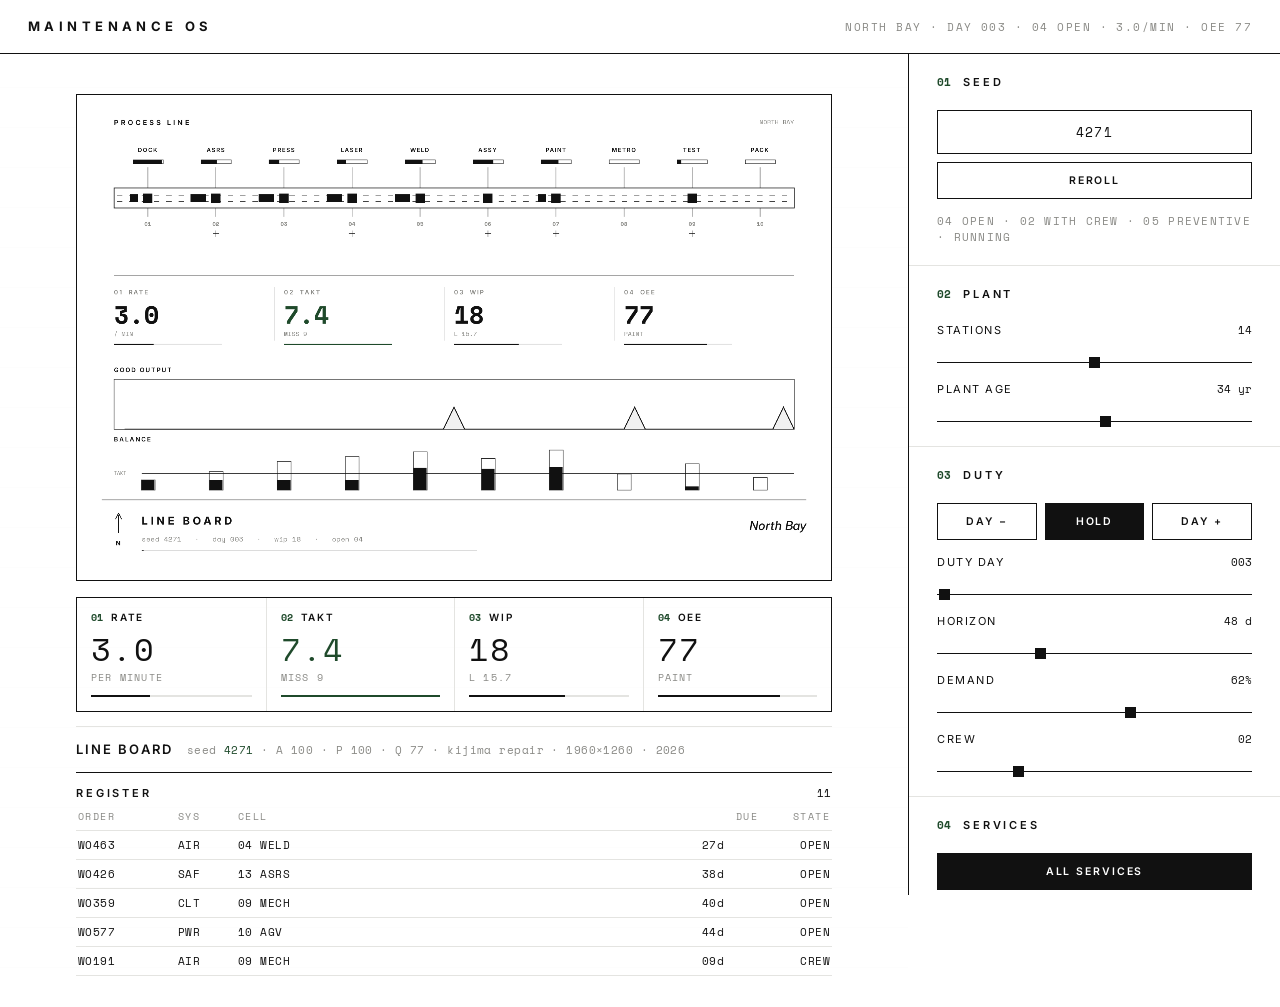
==== commit d4a22ee4: "Make the line board obey process time, takt, and Little's law. A forecast stays on the register. The" ====
--- a/works/maintenance-os.html
+++ b/works/maintenance-os.html
@@ -15,11 +15,13 @@
     The line is sequenced, not drawn. One integer seed still grows the
     plant — a main aisle, cells, a door tree, four services — and then
     the cells are ordered into a process: dock, kitting, press, weld,
-    robot, assembly, test, pack. Parts travel that sequence. A station
-    with an open order stops the belt; work piles upstream and the
-    downstream stations starve. Crew on a station slows it. The board
-    under the belt is the dashboard: rate, takt, WIP, and the down
-    station, plus a trace and a column for every station cycling.
+    robot, assembly, test, pack. Parts travel that sequence. An order
+    inside the horizon is a forecast and stays on the register. The
+    station stops on the day a safety or power failure is due, and
+    while a crew is in the cell repairing it. Air or coolant, due and
+    unattended, lengthens the cycle. The board under the belt is the
+    instrument: rate, takt, WIP against Little's law, and OEE as
+    availability times performance times quality.
 
     Time is a duty cycle, and a repair is not a new machine. At the
     opening of the duty year every asset samples a Weibull residual from
@@ -45,11 +47,16 @@
     The sheet is top-aligned in the stage, a deliberate break from the
     centered armature, so the placard and the register stay on the
     first screen with the line. The frame still does not perform.
-    The canvas does. A display clock, not a seed, drives the belt,
-    the station cycles, and the dashboard trace. Run advances the duty
-    day; Hold stops the calendar and leaves the line moving. Export is
-    the line at release, before the clock advances, so the edition is
-    still seed and parameters alone.
+    The canvas does. A display clock advances a discrete line: each
+    station holds one part for its process time, with a buffer of two
+    behind it. Demand sets the takt. The slowest live station is the
+    constraint; a due safety or power failure replaces it. Availability
+    is the fraction of the recent window the line was not stopped.
+    Performance is how much of that window the constraint was cycling,
+    times its nameplate divided by its worn cycle. Quality is good pieces over
+    good plus scrap. WIP is counted and checked against departures
+    times sojourn. Export is the line after a fixed warm-up, so the
+    edition is still seed and parameters alone.
 
     Nothing in the composition touches Math.random(), except the Reroll
     control, which only chooses the next seed. The sheet is rasterized
@@ -58,9 +65,9 @@
     the seed.
 
     Algorithms: mulberry32 · Fisher–Yates shuffle · recursive binary
-    space partition · BFS door tree · orthogonal door-tree routing ·
-    Weibull conditional residual life · Kijima Type I imperfect repair ·
-    priority dispatch.
+    space partition · BFS door tree · Weibull conditional residual ·
+    Kijima Type I · priority dispatch · finite-buffer serial line ·
+    takt · Little's law · OEE.
 
     Axel Ruiz Design — studio canon (atelier), 2026.
 -->
@@ -324,17 +331,17 @@
                 <div class="gauge" id="gTaktCard">
                     <div class="gauge-k"><span>02</span> Takt</div>
                     <div class="gauge-n" id="gTakt">0.0</div>
-                    <div class="gauge-u">seconds</div>
+                    <div class="gauge-u" id="gTaktUnit">seconds</div>
                     <div class="gauge-track"><i id="gTaktBar"></i></div>
                 </div>
                 <div class="gauge" id="gWipCard">
                     <div class="gauge-k"><span>03</span> Wip</div>
                     <div class="gauge-n" id="gWip">00</div>
-                    <div class="gauge-u">on the line</div>
+                    <div class="gauge-u" id="gWipUnit">on the line</div>
                     <div class="gauge-track"><i id="gWipBar"></i></div>
                 </div>
                 <div class="gauge" id="gDownCard">
-                    <div class="gauge-k"><span>04</span> Down</div>
+                    <div class="gauge-k"><span>04</span> Oee</div>
                     <div class="gauge-n" id="gDown">00</div>
                     <div class="gauge-u" id="gBlock">clear</div>
                     <div class="gauge-track"><i id="gDownBar"></i></div>
@@ -344,7 +351,7 @@
                 <div class="placard-title">Line Board</div>
                 <div class="placard-line" id="placardLine">
                     seed <span class="accent" id="placardSeed">4271</span>
-                    · line flow / station cycle
+                    · <span id="placardLaw">A 00 · P 00 · Q 00</span>
                     · kijima repair
                     · 1960&times;1260
                     · 2026
@@ -420,10 +427,10 @@
             </div>
             <div class="field">
                 <div class="field-label">
-                    <span class="name">Utilization</span>
+                    <span class="name">Demand</span>
                     <span class="val" id="occVal">62%</span>
                 </div>
-                <input type="range" id="occCtl" min="0" max="100" step="1" value="62" aria-label="Utilization">
+                <input type="range" id="occCtl" min="0" max="100" step="1" value="62" aria-label="Demand">
             </div>
             <div class="field">
                 <div class="field-label">
@@ -1082,6 +1089,18 @@
     'ASSY', 'PAINT', 'VISION', 'METRO', 'TEST', 'PACK',
 ];
 const SUPPORT = ['CRIB', 'AGV', 'PLC', 'MECH'];
+/* Nominal process time, seconds. The line can run no faster than the
+   longest of these once age and a crew in the cell have stretched it. */
+const PROCESS = {
+    DOCK: 3.4, KITT: 4.8, ASRS: 6.2, PRESS: 9.6, CNC: 14.5,
+    LASER: 11.2, WELD: 12.8, ROBOT: 8.4, GANTRY: 7.2, ASSY: 10.6,
+    PAINT: 13.4, VISION: 3.6, METRO: 5.4, TEST: 8.8, PACK: 4.2,
+};
+const BUFFER = 2;
+/* Wall time to process time. A worn bottleneck is still a visible cycle. */
+const TIME_SCALE = 24;
+/* Rate, availability, and Little's law are read over this many process seconds. */
+const WINDOW = 120;
 
 let lineState = null;
 let plantSig = '';
@@ -1099,143 +1118,297 @@
         if (da !== db) return da - db;
         return a.n - b.n;
     });
+    /* A forecast is not a breakdown. The order sits on the register
+       until the day it is due. That day, a safety or power failure
+       stops the cell, and so does a crew repairing it. Air or coolant,
+       due and unattended, only lengthens the cycle. */
+    const dueToday = o => o.kind === 'COR' && o.days >= 0 && o.days < 1;
     return cells.map(rm => {
-        const mine = duty.orders.filter(o => o.room.n === rm.n);
+        const gate = LINE_ORDER.indexOf(rm.program) >= 0;
+        const due = duty.orders.filter(o => o.room.n === rm.n && dueToday(o));
+        const crew = due.some(o => o.state === 'CREW');
+        const open = due.filter(o => o.state === 'OPEN');
+        const hard = crew || open.some(o => o.svc.id === 'SAF' || o.svc.id === 'PWR');
         return {
             rm,
-            gate: LINE_ORDER.indexOf(rm.program) >= 0,
-            down: mine.some(o => o.state === 'OPEN'),
-            crew: mine.some(o => o.state === 'CREW'),
-            pm: mine.some(o => o.state === 'PM'),
-            cycle: 1.15 + (rm.crit || 2) * 0.38,
+            gate,
+            down: gate && hard,
+            degraded: gate && !hard && open.length > 0,
+            crew: gate && crew,
+            pm: duty.orders.some(o => o.room.n === rm.n && o.state === 'PM'),
         };
     });
 }
 
+function taktSeconds() {
+    return 7.2 / (0.45 + 0.85 * params.occupancy);
+}
+
+function ageFactor() {
+    return 0.84 + 0.48 * Math.pow(Math.max(0.2, params.age) / 32, 1.05);
+}
+
+/* Nameplate is the station as worn by age, before a crew or a fault. */
+function nameplate(st) {
+    return (PROCESS[st.rm.program] || 6) * ageFactor();
+}
+
+function processTime(st) {
+    const wear = (st.crew ? 1.65 : 1) * (st.degraded ? 1.45 : 1);
+    return nameplate(st) * wear;
+}
+
+function scrapAt(part, st) {
+    const u = mulberry32(mix(mix(params.seed, part.id + 1), st.rm.n * 13 + 7))();
+    const p = Math.min(0.18, 0.008 + 0.028 * (params.age / 50) + (st.pm ? 0.015 : 0));
+    return u < p;
+}
+
 function freshLine(stations) {
-    const gates = Math.max(1, stations.filter(s => s.gate).length);
-    const count = Math.max(8, Math.round(8 + params.occupancy * gates));
-    const parts = [];
-    for (let i = 0; i < count; i++) parts.push({ p: ((i + 0.35) / count) * gates });
     lineState = {
         stations,
-        parts,
+        machines: new Map(),
         seed: params.seed,
-        occ: params.occupancy,
         rooms: params.rooms,
-        exits: 0,
-        shift: 0,
+        sim: 0,
+        seq: 0,
+        nextRelease: 0,
+        good: 0,
+        scrap: 0,
+        missed: 0,
         trace: [],
         traceAcc: 0,
         exitWindow: 0,
+        exitsAt: [],
+        missedAt: [],
+        sojourns: [],
+        upWindow: [],
+        bnWindow: [],
+        marks: [],
     };
-    plantSig = params.seed + ':' + params.rooms + ':' + params.occupancy;
+    plantSig = params.seed + ':' + params.rooms;
+    /* A fixed warm-up, not the display clock. Long enough for one
+       flow time and a full measurement window, so the edition already
+       sits at the balance the parameters imply. */
+    let guard = 0;
+    while (lineState.sim < 480 && guard++ < 4000) stepLine(0.5, true);
 }
 
 function syncStations() {
     if (!view) return;
     const stations = lineStations(view.geom, view.duty);
-    const key = params.seed + ':' + params.rooms + ':' + params.occupancy;
+    const key = params.seed + ':' + params.rooms;
     if (!lineState || plantSig !== key || lineState.stations.length !== stations.length) freshLine(stations);
     else lineState.stations = stations;
 }
 
-function stepLine(dt) {
+function stepLine(dt, warming) {
     if (!lineState || !lineState.stations.length || dt <= 0) return;
-    const stations = lineState.stations.filter(s => s.gate);
-    const n = stations.length;
-    const speed = 0.55 + params.occupancy * 0.7;
-    const gap = 0.34;
-    const parts = lineState.parts;
-    parts.sort((a, b) => b.p - a.p);
-    let ahead = n + 2;
-    let exits = 0;
-    for (const part of parts) {
-        const si = Math.max(0, Math.min(n - 1, Math.floor(Math.max(0, part.p))));
-        const st = stations[si];
-        let v = speed;
-        if (part.p >= 0 && st) {
-            if (st.down) v = 0;
-            else if (st.crew) v = speed * 0.32;
-        }
-        let np = part.p + dt * v;
-        if (st && st.down && part.p >= 0 && np > si + 0.82) np = si + 0.82;
-        if (np > ahead - gap) np = ahead - gap;
-        if (np >= n) {
-            exits++;
-            part.recycle = true;
-            np = n;
+    const simDt = warming ? dt : dt * TIME_SCALE;
+    const gates = lineState.stations.filter(s => s.gate);
+    if (!gates.length) return;
+    const L = lineState;
+    L.sim += simDt;
+    const machines = gates.map(st => {
+        let m = L.machines.get(st.rm.n);
+        if (!m) {
+            m = { queue: [], busy: null, remain: 0, tau: 6, mode: 'starve' };
+            L.machines.set(st.rm.n, m);
+        }
+        m.tau = processTime(st);
+        m.down = !!st.down;
+        m.st = st;
+        return m;
+    });
+
+    for (let i = machines.length - 1; i >= 0; i--) {
+        const m = machines[i];
+        if (m.down) {
+            m.mode = 'down';
+            continue;
+        }
+        if (m.busy && m.remain > 0) {
+            m.remain -= simDt;
+            m.mode = 'run';
+        }
+        if (m.busy && m.remain <= 0) {
+            const next = machines[i + 1];
+            const part = m.busy;
+            if (scrapAt(part, m.st)) {
+                L.scrap++;
+                L.sojourns.push({ t: L.sim, ct: L.sim - part.born });
+                L.marks.push({ i, until: L.sim + 0.8 });
+                m.busy = null;
+            } else if (!next) {
+                L.good++;
+                L.exitWindow++;
+                L.exitsAt.push(L.sim);
+                L.sojourns.push({ t: L.sim, ct: L.sim - part.born });
+                m.busy = null;
+            } else if (next.queue.length < BUFFER) {
+                next.queue.push(part);
+                m.busy = null;
+            } else {
+                m.remain = 0;
+                m.mode = 'block';
+            }
+        }
+        if (!m.busy && m.queue.length) {
+            m.busy = m.queue.shift();
+            m.remain = m.tau;
+            m.mode = 'run';
+        } else if (!m.busy) {
+            m.mode = 'starve';
+        }
+    }
+
+    const takt = taktSeconds();
+    L.takt = takt;
+    const head = machines[0];
+    let guard = 0;
+    while (L.sim >= L.nextRelease && guard++ < 8) {
+        L.nextRelease += takt;
+        if (head && !head.down && head.queue.length < BUFFER) {
+            head.queue.push({ id: ++L.seq, born: L.sim });
         } else {
-            part.recycle = false;
-        }
-        part.p = np;
-        ahead = part.p;
-    }
-    let tail = 0;
-    for (const part of parts) if (!part.recycle) tail = Math.min(tail, part.p);
-    for (const part of parts) {
-        if (!part.recycle) continue;
-        tail -= gap;
-        part.p = tail;
-        part.recycle = false;
-    }
-    lineState.exits += exits;
-    lineState.shift += exits;
-    lineState.exitWindow += exits;
-    lineState.traceAcc += dt;
-    if (lineState.traceAcc >= 0.22) {
-        lineState.trace.push(lineState.exitWindow);
-        lineState.exitWindow = 0;
-        lineState.traceAcc = 0;
-        if (lineState.trace.length > 64) lineState.trace.shift();
-    }
+            L.missed++;
+            L.missedAt.push(L.sim);
+        }
+    }
+    L.marks = L.marks.filter(mark => mark.until > L.sim);
+    trimSince(L.exitsAt, L.sim);
+    trimSince(L.missedAt, L.sim);
+    trimSince(L.sojourns, L.sim, 't');
+
+    const blocked = machines.some(m => m.down);
+    L.upWindow.push({ dt: simDt, up: blocked ? 0 : simDt });
+    trimSpan(L.upWindow);
+    const bn = machines.filter(m => !m.down).sort((a, b) => b.tau - a.tau)[0];
+    const bnBusy = bn && (bn.mode === 'run' || bn.mode === 'block');
+    const speed = bn && bn.tau ? nameplate(bn.st) / bn.tau : 1;
+    L.bnWindow.push({ dt: simDt, busy: bnBusy ? simDt : 0, speed });
+    trimSpan(L.bnWindow);
+
+    L.traceAcc += simDt;
+    if (L.traceAcc >= 1) {
+        L.trace.push(L.exitWindow);
+        L.exitWindow = 0;
+        L.traceAcc = 0;
+        if (L.trace.length > 64) L.trace.shift();
+    }
+}
+
+function trimSpan(samples) {
+    let span = 0;
+    for (let i = samples.length - 1; i >= 0; i--) {
+        span += samples[i].dt;
+        if (span > WINDOW) {
+            samples.splice(0, i);
+            return;
+        }
+    }
+}
+
+function trimSince(arr, sim, key) {
+    const cut = sim - WINDOW;
+    let i = 0;
+    while (i < arr.length && (key ? arr[i][key] : arr[i]) < cut) i++;
+    if (i) arr.splice(0, i);
 }
 
 function lineMetrics() {
-    const st = lineState ? lineState.stations : [];
-    const gates = st.filter(s => s.gate);
-    const downGates = gates.filter(s => s.down);
-    const down = st.filter(s => s.down);
-    const recent = lineState ? lineState.trace.slice(-12) : [];
-    const sum = recent.reduce((a, b) => a + b, 0);
-    const windowSec = Math.max(0.22, recent.length * 0.22);
-    const perMin = recent.length ? Math.round(sum / windowSec * 60) : 0;
-    const live = gates.filter(s => !s.down);
-    const bottleneck = downGates[0] || down[0];
-    const takt = bottleneck
-        ? bottleneck.cycle * 2.2
-        : (live.length ? live.reduce((a, s) => a + s.cycle, 0) / live.length : 0);
+    const L = lineState;
+    const gates = L ? L.stations.filter(s => s.gate) : [];
+    const machines = gates.map(st => L.machines.get(st.rm.n)).filter(Boolean);
+    let wip = 0;
+    machines.forEach(m => { wip += m.queue.length + (m.busy ? 1 : 0); });
+    const recentExits = L ? L.exitsAt.filter(t => L.sim - t <= WINDOW) : [];
+    const perMin = (recentExits.length / WINDOW) * 60;
+    const recentStay = L ? L.sojourns.filter(s => L.sim - s.t <= WINDOW) : [];
+    const th = recentStay.length / WINDOW;
+    const ct = recentStay.length ? recentStay.reduce((a, s) => a + s.ct, 0) / recentStay.length : 0;
+    const little = th * ct;
+    const takt = L && L.takt ? L.takt : taktSeconds();
+    const down = machines.find(m => m.down);
+    const slow = machines.filter(m => !m.down).sort((a, b) => b.tau - a.tau)[0];
+    const constraint = down || slow;
+    const tauBn = constraint ? constraint.tau : 0;
+    const upSum = L ? L.upWindow.reduce((a, s) => a + s.up, 0) : 0;
+    const upSpan = L ? L.upWindow.reduce((a, s) => a + s.dt, 0) : 0;
+    const A = upSpan > 0.2 ? upSum / upSpan : 1;
+    let busy = 0;
+    let span = 0;
+    let speedAcc = 0;
+    let speedDt = 0;
+    if (L) {
+        L.bnWindow.forEach(s => {
+            span += s.dt;
+            busy += s.busy;
+            if (s.busy) {
+                speedAcc += s.speed * s.busy;
+                speedDt += s.busy;
+            }
+        });
+    }
+    const speed = speedDt > 0 ? speedAcc / speedDt : 1;
+    const P = span > 0.2 ? Math.max(0, Math.min(1, (busy / span) * speed)) : 1;
+    const finished = L ? L.good + L.scrap : 0;
+    const Q = finished ? L.good / finished : 1;
+    const oee = Math.max(0, Math.min(1, A * P * Q));
+    const missed = L ? L.missedAt.filter(t => L.sim - t <= WINDOW).length : 0;
     return {
-        perHour: perMin,
+        perMin,
         takt,
-        wip: lineState ? lineState.parts.length : 0,
-        down: down.length,
+        tauBn,
+        wip,
+        little,
+        oee,
+        A, P, Q,
         n: gates.length,
-        block: bottleneck ? bottleneck.rm.program : 'CLEAR',
-        up: st.length - down.length,
+        block: constraint && constraint.st ? constraint.st.rm.program : 'CLEAR',
+        down: !!down,
+        missed,
+        overTakt: tauBn > takt + 0.05,
     };
+}
+
+function fmtRate(x) {
+    if (!isFinite(x) || x < 0) return '0.0';
+    if (x >= 100) return String(Math.round(x));
+    return x.toFixed(1);
 }
 
 function syncBoard() {
     const m = lineMetrics();
     const rate = el('gRate');
     if (!rate) return;
-    rate.textContent = pad(Math.min(999, m.perHour), 3);
+    const demand = 60 / Math.max(0.1, m.takt);
+    rate.textContent = fmtRate(m.perMin);
     el('gTakt').textContent = m.takt.toFixed(1);
+    el('gTaktUnit').textContent = m.missed ? ('miss ' + m.missed) : 'seconds';
     el('gWip').textContent = pad(m.wip, 2);
-    el('gDown').textContent = pad(m.down, 2);
+    el('gWipUnit').textContent = m.little > 0.05 ? ('L ' + m.little.toFixed(1)) : 'on the line';
+    el('gDown').textContent = pad(Math.round(m.oee * 100), 2);
     el('gBlock').textContent = m.block.toLowerCase();
-    el('gRateBar').style.width = Math.min(100, m.perHour / 1.1) + '%';
-    el('gTaktBar').style.width = Math.min(100, m.takt / 0.08) + '%';
-    el('gWipBar').style.width = Math.min(100, m.n ? (m.wip / (m.n * 1.3)) * 100 : 0) + '%';
-    el('gDownBar').style.width = (m.n ? (m.down / m.n) * 100 : 0) + '%';
-    el('gDownCard').classList.toggle('is-down', m.down > 0);
+    const law = el('placardLaw');
+    if (law) {
+        law.textContent = 'A ' + pad(Math.round(m.A * 100), 2)
+            + ' · P ' + pad(Math.round(m.P * 100), 2)
+            + ' · Q ' + pad(Math.round(m.Q * 100), 2);
+    }
+    el('gRateBar').style.width = Math.min(100, demand ? (m.perMin / demand) * 100 : 0) + '%';
+    el('gTaktBar').style.width = Math.min(100, m.takt ? (m.tauBn / m.takt) * 100 : 0) + '%';
+    el('gWipBar').style.width = Math.min(100, m.n ? (m.wip / (m.n * (BUFFER + 1))) * 100 : 0) + '%';
+    el('gDownBar').style.width = Math.min(100, m.oee * 100) + '%';
+    el('gTaktCard').classList.toggle('is-down', m.overTakt || m.down);
+    el('gDownCard').classList.toggle('is-down', m.down || m.oee < 0.5);
     if (view) {
         const open = view.duty.orders.filter(o => o.state === 'OPEN').length;
         el('topMeta').textContent = view.geom.site
             + '  ·  Day ' + pad(params.day, 3)
             + '  ·  ' + pad(open, 2) + ' Open'
-            + '  ·  ' + pad(Math.min(999, m.perHour), 3) + '/min';
+            + '  ·  ' + fmtRate(m.perMin) + '/min'
+            + '  ·  OEE ' + pad(Math.round(m.oee * 100), 2);
     }
 }
 
@@ -1258,7 +1431,7 @@
     const gates = stations.filter(s => s.gate);
     const n = Math.max(1, gates.length);
     const beltY = 268;
-    const speedPx = 70 + params.occupancy * 150;
+    const flow = lineState.good || 0;
 
     ctx.fillStyle = INK;
     ctx.font = '600 18px ' + SANS;
@@ -1282,7 +1455,7 @@
     ctx.strokeStyle = 'rgba(17,17,17,0.9)';
     ctx.lineWidth = 2;
     ctx.setLineDash([14, 18]);
-    ctx.lineDashOffset = -((t || 0) * speedPx);
+    ctx.lineDashOffset = -(flow * 22);
     ctx.beginPath();
     ctx.moveTo(80, beltY - 8);
     ctx.lineTo(1900, beltY - 8);
@@ -1296,16 +1469,15 @@
         const bw = Math.max(18, Math.min(78, (1768 / n) - 14));
         ctx.strokeStyle = INK;
         ctx.lineWidth = 1.5;
+        const m = lineState.machines.get(st.rm.n);
         ctx.strokeRect(x - bw / 2 + 0.5, 168.5, bw, 10);
-        const phase = ((t || 0) / st.cycle + i * 0.17) % 1;
-        if (st.down) {
-            ctx.fillStyle = ACCENT;
-            ctx.fillRect(x - bw / 2 + 0.5, 168.5, bw, 10);
-        } else {
-            ctx.fillStyle = INK;
-            const fill = st.crew ? phase * 0.4 : phase;
-            ctx.fillRect(x - bw / 2 + 0.5, 168.5, Math.max(0, bw * fill), 10);
-        }
+        const mode = m ? m.mode : 'starve';
+        let fill = 0;
+        if (mode === 'down') fill = 1;
+        else if (mode === 'block') fill = 1;
+        else if (mode === 'run' && m.tau) fill = Math.max(0, Math.min(1, 1 - m.remain / m.tau));
+        ctx.fillStyle = mode === 'down' ? ACCENT : INK;
+        if (fill > 0) ctx.fillRect(x - bw / 2 + 0.5, 168.5, Math.max(0, bw * fill), 10);
         ctx.beginPath();
         ctx.moveTo(x, 188);
         ctx.lineTo(x, beltY - 26);
@@ -1344,25 +1516,26 @@
         }
     });
 
-    const parts = lineState.parts;
-    let queued = 0;
-    const ordered = parts.slice().sort((a, b) => a.p - b.p);
-    for (const part of ordered) {
-        let x;
-        let held = false;
-        if (part.p < 0) {
-            x = 78 - queued * 8;
-            queued++;
-            if (queued > 10) continue;
-        } else {
-            x = 96 + (part.p / n) * 1768;
-            const si = Math.max(0, Math.min(n - 1, Math.floor(part.p)));
-            held = !!(gates[si] && gates[si].down && part.p > si + 0.45);
-        }
-        if (x < 20 || x > 1900) continue;
-        ctx.fillStyle = held ? ACCENT : INK;
-        ctx.fillRect(Math.round(x - 12), beltY - 12, 24, 24);
-    }
+    gates.forEach((st, i) => {
+        const m = lineState.machines.get(st.rm.n);
+        if (!m) return;
+        const x = stationX(i, n);
+        if (m.busy) {
+            ctx.fillStyle = m.mode === 'down' ? ACCENT : INK;
+            ctx.fillRect(Math.round(x - 12), beltY - 12, 24, 24);
+        }
+        m.queue.forEach((part, k) => {
+            const qx = x - 36 - k * 20;
+            if (qx < 40) return;
+            ctx.fillStyle = INK;
+            ctx.fillRect(Math.round(qx - 10), beltY - 10, 20, 20);
+        });
+        if (lineState.marks.some(mark => mark.i === i)) {
+            ctx.strokeStyle = ACCENT;
+            ctx.lineWidth = 2;
+            ctx.strokeRect(x - 8.5, beltY - 46.5, 16, 16);
+        }
+    });
 
     drawFigures(t);
     drawTrace(t);
@@ -1372,11 +1545,12 @@
 
 function drawFigures(t) {
     const m = lineMetrics();
+    const demand = 60 / Math.max(0.1, m.takt);
     const cards = [
-        ['01  RATE', pad(Math.min(999, m.perHour), 3), '/ MIN', Math.min(1, m.perHour / 110), false],
-        ['02  TAKT', m.takt.toFixed(1), 'SEC', Math.min(1, m.takt / 8), false],
-        ['03  WIP', pad(m.wip, 2), 'ON LINE', Math.min(1, m.n ? m.wip / (m.n * 1.3) : 0), false],
-        ['04  DOWN', pad(m.down, 2), m.block, m.n ? m.down / m.n : 0, m.down > 0],
+        ['01  RATE', fmtRate(m.perMin), '/ MIN', Math.min(1, demand ? m.perMin / demand : 0), m.down],
+        ['02  TAKT', m.takt.toFixed(1), m.missed ? ('MISS ' + m.missed) : 'SEC', Math.min(1, m.takt ? m.tauBn / m.takt : 0), m.overTakt || m.down],
+        ['03  WIP', pad(m.wip, 2), m.little > 0.05 ? ('L ' + m.little.toFixed(1)) : 'ON LINE', Math.min(1, m.n ? m.wip / (m.n * (BUFFER + 1)) : 0), false],
+        ['04  OEE', pad(Math.round(m.oee * 100), 2), m.block, m.oee, m.down || m.oee < 0.5],
     ];
     const y = 470;
     ctx.strokeStyle = INK;
@@ -1411,8 +1585,7 @@
         ctx.fillStyle = 'rgba(17,17,17,0.12)';
         ctx.fillRect(x, y + 176, bw, 4);
         ctx.fillStyle = c[4] ? ACCENT : INK;
-        const wobble = c[4] ? (0.85 + 0.15 * Math.sin((t || 0) * 4)) : 1;
-        ctx.fillRect(x, y + 176, Math.max(0, bw * c[3] * wobble), 4);
+        ctx.fillRect(x, y + 176, Math.max(0, bw * c[3]), 4);
     });
 }
 
@@ -1425,7 +1598,7 @@
     ctx.font = '600 16px ' + SANS;
     ctx.textAlign = 'left';
     ctx.letterSpacing = '3px';
-    ctx.fillText('THROUGHPUT', x0, y);
+    ctx.fillText('GOOD OUTPUT', x0, y);
     ctx.letterSpacing = '0px';
     ctx.strokeStyle = INK;
     ctx.lineWidth = 1.5;
@@ -1459,37 +1632,53 @@
         else ctx.lineTo(x, py);
     });
     ctx.stroke();
-    const scan = x0 + (((t || 0) * 90) % (x1 - x0));
-    ctx.strokeStyle = ACCENT;
-    ctx.lineWidth = 2;
-    ctx.beginPath();
-    ctx.moveTo(scan, y + 18);
-    ctx.lineTo(scan, y + 18 + h);
-    ctx.stroke();
-}
-
-function drawColumns(t) {
-    const stations = lineState ? lineState.stations : [];
-    const n = stations.length || 1;
+}
+
+function drawColumns() {
+    const mtr = lineMetrics();
+    const gates = lineState ? lineState.stations.filter(s => s.gate) : [];
+    const n = gates.length || 1;
     const y = 900;
-    const h = 118;
+    const h = 110;
+    const scale = Math.max(mtr.takt * 2.6, 1);
     ctx.fillStyle = INK;
     ctx.font = '600 16px ' + SANS;
     ctx.textAlign = 'left';
     ctx.letterSpacing = '3px';
-    ctx.fillText('STATIONS', 96, y);
+    ctx.fillText('BALANCE', 96, y);
     ctx.letterSpacing = '0px';
-    stations.forEach((st, i) => {
+    const taktY = y + 16 + h - (mtr.takt / scale) * h;
+    ctx.strokeStyle = INK;
+    ctx.lineWidth = 1.5;
+    ctx.beginPath();
+    ctx.moveTo(168, taktY);
+    ctx.lineTo(1864, taktY);
+    ctx.stroke();
+    ctx.fillStyle = MUTE;
+    ctx.font = '400 13px ' + MONO;
+    ctx.textAlign = 'left';
+    ctx.textBaseline = 'middle';
+    ctx.fillText('TAKT', 96, taktY);
+    ctx.textBaseline = 'alphabetic';
+    gates.forEach((st, i) => {
+        const machine = lineState.machines.get(st.rm.n);
+        const tau = machine ? machine.tau : processTime(st);
         const x = stationX(i, n);
         const bw = Math.max(10, Math.min(36, (1768 / n) - 10));
+        const colH = Math.min(h, Math.max(8, (tau / scale) * h));
+        const top = y + 16 + h - colH;
         ctx.strokeStyle = INK;
         ctx.lineWidth = 1.5;
-        ctx.strokeRect(x - bw / 2 + 0.5, y + 16.5, bw, h);
-        const phase = ((t || 0) / st.cycle + i * 0.13) % 1;
-        const fill = st.down ? 1 : (st.crew ? phase * 0.45 : phase);
-        ctx.fillStyle = st.down ? ACCENT : INK;
-        const fh = Math.max(0, (h - 2) * fill);
-        ctx.fillRect(x - bw / 2 + 1, y + 16 + h - fh, bw - 2, fh);
+        ctx.strokeRect(x - bw / 2 + 0.5, top + 0.5, bw, colH);
+        const mode = machine ? machine.mode : 'starve';
+        let fill = 0;
+        if (mode === 'down' || mode === 'block') fill = 1;
+        else if (mode === 'run' && machine.tau) fill = Math.max(0, Math.min(1, 1 - machine.remain / machine.tau));
+        if (fill > 0) {
+            ctx.fillStyle = mode === 'down' ? ACCENT : INK;
+            const fh = colH * fill;
+            ctx.fillRect(x - bw / 2 + 1, top + colH - fh, bw - 2, fh);
+        }
     });
 }
 
@@ -1681,7 +1870,7 @@
     ctx.fillStyle = MUTE;
     ctx.font = '400 18px ' + MONO;
     ctx.letterSpacing = '0.5px';
-    const wip = lineState ? lineState.parts.length : 0;
+    const wip = lineMetrics().wip;
     const line = 'seed ' + params.seed
         + '   ·   day ' + pad(params.day, 3)
         + '   ·   wip ' + pad(wip, 2)
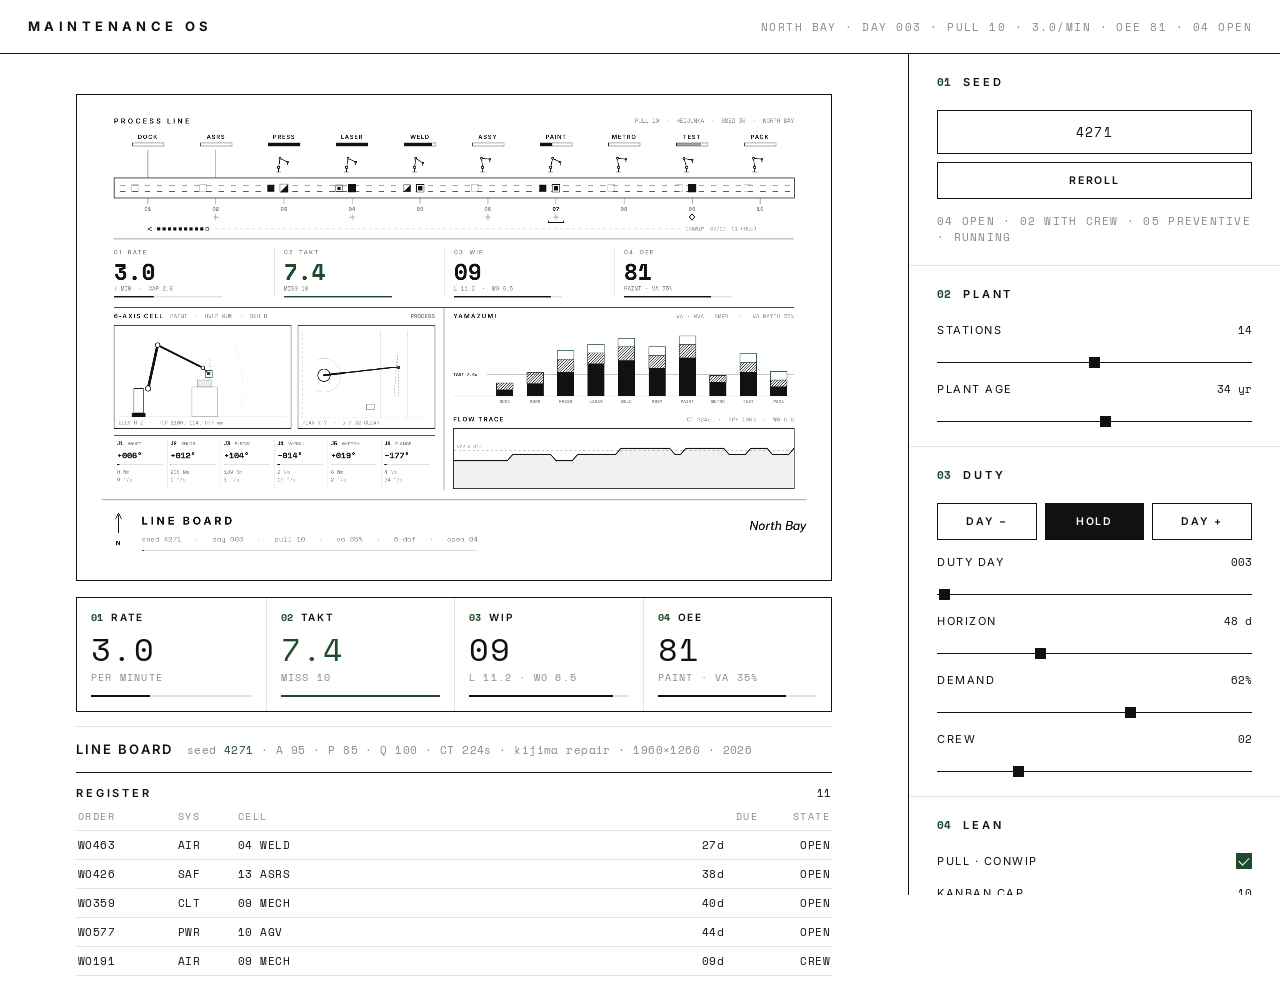
==== commit 7a3fbb3d: "Implement deep lean manufacturing flow and 6-axis articulated robotics. Add CONWIP pull with kanban " ====
--- a/works/maintenance-os.html
+++ b/works/maintenance-os.html
@@ -15,13 +15,22 @@
     The line is sequenced, not drawn. One integer seed still grows the
     plant — a main aisle, cells, a door tree, four services — and then
     the cells are ordered into a process: dock, kitting, press, weld,
-    robot, assembly, test, pack. Parts travel that sequence. An order
-    inside the horizon is a forecast and stays on the register. The
-    station stops on the day a safety or power failure is due, and
-    while a crew is in the cell repairing it. Air or coolant, due and
-    unattended, lengthens the cycle. The board under the belt is the
-    instrument: rate, takt, WIP against Little's law, and OEE as
-    availability times performance times quality.
+    robot, assembly, test, pack. Parts travel that sequence as a mixed
+    model (A, B, C) under either CONWIP pull or push, leveled by batch
+    size (Heijunka at 1) with SMED tool changeovers at robotic stations.
+    An order inside the horizon is a forecast and stays on the register.
+    The station stops on the day a safety or power failure is due, while
+    a crew is repairing it, or when Jidoka pulls the Andon on a defect.
+    Air or coolant, due and unattended, derates servo speed and
+    lengthens the cycle.
+
+    Every processing cell runs a 6-axis articulated manipulator solved
+    with closed-form Pieper inverse kinematics (J1 waist, J2 shoulder,
+    J3 elbow, J4–J6 spherical wrist) and gravity/inertial joint torques.
+    The board under the belt is the instrument: rate, takt, WIP against
+    Little's law and critical WIP W0, OEE as A×P×Q, a 6-axis orthographic
+    cell bay (elevation, plan, J1–J6 telemetry), a stacked Yamazumi
+    balance chart (VA / NVA / SMED against takt), and a live flow trace.
 
     Time is a duty cycle, and a repair is not a new machine. At the
     opening of the duty year every asset samples a Weibull residual from
@@ -66,8 +75,9 @@
 
     Algorithms: mulberry32 · Fisher–Yates shuffle · recursive binary
     space partition · BFS door tree · Weibull conditional residual ·
-    Kijima Type I · priority dispatch · finite-buffer serial line ·
-    takt · Little's law · OEE.
+    Kijima Type I · priority dispatch · CONWIP pull · Heijunka & SMED ·
+    Jidoka Andon · Yamazumi balance · Little's law · Factory Physics W0 ·
+    6-DOF Pieper inverse kinematics & dynamics · OEE.
 
     Axel Ruiz Design — studio canon (atelier), 2026.
 -->
@@ -197,6 +207,7 @@
         border: none; border-radius: 0; cursor: pointer;
     }
     input[type="range"]::-moz-range-thumb:hover { background: var(--accent); }
+    input[type="range"]:disabled { opacity: 0.35; cursor: default; }
 
     .btn {
         display: inline-block; width: 100%;
@@ -220,6 +231,8 @@
     .stack > *:last-child { margin-bottom: 0; }
 
     .toggle { display: flex; align-items: center; justify-content: space-between; margin-top: 16px; }
+    .section-head + .toggle { margin-top: 0; }
+    .toggle + .field { margin-top: 16px; }
     .toggle .name { font-size: 11px; letter-spacing: 0.14em; text-transform: uppercase; }
     .toggle input[type="checkbox"] {
         appearance: none; -webkit-appearance: none; width: 16px; height: 16px;
@@ -443,7 +456,42 @@
 
         <div class="section">
             <div class="section-head">
-                <span class="idx">04</span><span class="title">Services</span>
+                <span class="idx">04</span><span class="title">Lean</span>
+            </div>
+            <label class="toggle">
+                <span class="name">Pull · CONWIP</span>
+                <input type="checkbox" id="pullCtl" checked>
+            </label>
+            <div class="field">
+                <div class="field-label">
+                    <span class="name">Kanban Cap</span>
+                    <span class="val" id="kanbanVal">10</span>
+                </div>
+                <input type="range" id="kanbanCtl" min="4" max="24" step="1" value="10" aria-label="Kanban cap">
+            </div>
+            <div class="field">
+                <div class="field-label">
+                    <span class="name">Batch · Level</span>
+                    <span class="val" id="batchVal">1 · level</span>
+                </div>
+                <input type="range" id="batchCtl" min="1" max="6" step="1" value="1" aria-label="Batch size">
+            </div>
+            <div class="field">
+                <div class="field-label">
+                    <span class="name">SMED Setup</span>
+                    <span class="val" id="smedVal">3 s</span>
+                </div>
+                <input type="range" id="smedCtl" min="0" max="12" step="1" value="3" aria-label="SMED setup seconds">
+            </div>
+            <label class="toggle">
+                <span class="name">Jidoka · Andon</span>
+                <input type="checkbox" id="jidokaCtl" checked>
+            </label>
+        </div>
+
+        <div class="section">
+            <div class="section-head">
+                <span class="idx">05</span><span class="title">Services</span>
             </div>
             <div class="svc-grid" id="svcGrid">
                 <button class="btn is-on wide" type="button" data-svc="ALL">All Services</button>
@@ -465,7 +513,7 @@
 
         <div class="section">
             <div class="section-head">
-                <span class="idx">05</span><span class="title">Output</span>
+                <span class="idx">06</span><span class="title">Output</span>
             </div>
             <button class="btn accent" id="exportBtn" type="button">Download PNG · 2×</button>
         </div>
@@ -571,12 +619,18 @@
     get horizon()   { return +el('horizonCtl').value; },
     get occupancy() { return +el('occCtl').value / 100; },
     get crew()      { return +el('crewCtl').value; },
+    get pull()      { return el('pullCtl').checked; },
+    get kanban()    { return +el('kanbanCtl').value; },
+    get batch()     { return +el('batchCtl').value; },
+    get smed()      { return +el('smedCtl').value; },
+    get jidoka()    { return el('jidokaCtl').checked; },
     service: 'ALL',
     get showPM()    { return el('pmCtl').checked; },
     get showNames() { return el('namesCtl').checked; },
 };
 
 let focusKey = null;
+let inspectCell = null;
 
 function pad(n, w) {
     return String(Math.max(0, Math.round(n))).padStart(w, '0');
@@ -889,200 +943,352 @@
     return { assets: visible, orders, census };
 }
 
-/* ================= THE SHEET ================= */
-
-/* Break any diagonal into an L, so every filament is a ruled line. */
-function orthogonalize(pts) {
-    const out = [];
-    for (const p of pts) {
-        if (!out.length) { out.push(p); continue; }
-        const a = out[out.length - 1];
-        if (Math.abs(a.x - p.x) < 0.5 && Math.abs(a.y - p.y) < 0.5) continue;
-        if (Math.abs(a.x - p.x) > 0.5 && Math.abs(a.y - p.y) > 0.5) {
-            out.push({ x: p.x, y: a.y });
-        }
-        out.push(p);
-    }
-    return out;
-}
-
-function segmentsOf(poly) {
-    const segs = [];
-    for (let i = 0; i < poly.length - 1; i++) {
-        const A = poly[i], B = poly[i + 1];
-        if (Math.abs(A.x - B.x) < 0.5 && Math.abs(A.y - B.y) < 0.5) continue;
-        segs.push([A.x, A.y, B.x, B.y]);
-    }
-    return segs;
-}
-
-/* Door-tree route, inset off the wall so the filament survives the
-   wall stroke. A stub sits inside the served room; each ancestor is
-   marked just inside its own door; the run enters the hall and elbows
-   once to that service's riser. */
-function routeToRiser(rm, hall, riser) {
-    const pts = [];
-    if (rm.door) {
-        pts.push({
-            x: rm.door.mx + rm.door.nx * 28,
-            y: rm.door.my + rm.door.ny * 28,
-        });
+const motion = { t: 0, year: 0 };
+
+/* ================= 6-AXIS ARTICULATED ROBOTICS ================= */
+
+/* Standard 6R serial manipulator with spherical wrist (mm, kg, deg/s, N·m),
+   ABB IRB 2600 / FANUC M-20iD class geometry. */
+const ROBOT_DH = { D1: 445, A1: 150, A2: 700, D4: 795, D6: 135 };
+const JOINT_SPEC = [
+    { id: 'J1', role: 'WAIST',  wMax: 175, tMax: 240, inertia: 18 },
+    { id: 'J2', role: 'SHLDR',  wMax: 175, tMax: 320, inertia: 24 },
+    { id: 'J3', role: 'ELBOW',  wMax: 175, tMax: 190, inertia: 12 },
+    { id: 'J4', role: 'W-ROLL', wMax: 360, tMax: 65,  inertia: 2.2 },
+    { id: 'J5', role: 'W-PTCH', wMax: 360, tMax: 65,  inertia: 2.0 },
+    { id: 'J6', role: 'FLANGE', wMax: 500, tMax: 40,  inertia: 0.8 },
+];
+
+const CELL_TASK = {
+    DOCK:   { va: 0.48, payload: 16, smed: false, robot: false, eoat: 'DEPALLET' },
+    KITT:   { va: 0.55, payload: 9,  smed: false, robot: false, eoat: 'KIT PICK' },
+    ASRS:   { va: 0.52, payload: 18, smed: false, robot: false, eoat: 'SHUTTLE' },
+    PRESS:  { va: 0.64, payload: 17, smed: true,  robot: true,  eoat: 'DIE LOADER' },
+    CNC:    { va: 0.78, payload: 15, smed: true,  robot: true,  eoat: 'CHUCK GRIP' },
+    LASER:  { va: 0.75, payload: 12, smed: true,  robot: true,  eoat: 'FIBER HEAD' },
+    WELD:   { va: 0.72, payload: 11, smed: true,  robot: true,  eoat: 'MIG TORCH' },
+    ROBOT:  { va: 0.56, payload: 18, smed: true,  robot: true,  eoat: 'VAC GRIP' },
+    GANTRY: { va: 0.54, payload: 20, smed: false, robot: false, eoat: 'SERVO LIFT' },
+    ASSY:   { va: 0.68, payload: 14, smed: true,  robot: true,  eoat: 'NUTRUNNER' },
+    PAINT:  { va: 0.74, payload: 8,  smed: true,  robot: true,  eoat: 'HVLP GUN' },
+    VISION: { va: 0.72, payload: 6,  smed: false, robot: false, eoat: 'LINE CAM' },
+    METRO:  { va: 0.66, payload: 7,  smed: false, robot: true,  eoat: 'OPTIC CMM' },
+    TEST:   { va: 0.70, payload: 9,  smed: true,  robot: true,  eoat: 'EOL PROBE' },
+    PACK:   { va: 0.58, payload: 16, smed: true,  robot: true,  eoat: 'PALLET GRIP' },
+};
+
+const SKUS = ['A', 'B', 'C'];
+const SKU_MULT = { A: 1.0, B: 1.14, C: 0.88 };
+const SKU_DZ   = { A: 0,   B: 52,   C: -44 };
+
+function quintic(t) {
+    const x = Math.max(0, Math.min(1, t));
+    return x * x * x * (10 + x * (-15 + 6 * x));
+}
+
+function lerp3(a, b, t) {
+    return [a[0] + (b[0] - a[0]) * t, a[1] + (b[1] - a[1]) * t, a[2] + (b[2] - a[2]) * t];
+}
+
+function rotFromTool(pitch, yaw, roll) {
+    const sp = Math.sin(pitch), cp = Math.cos(pitch);
+    const sy = Math.sin(yaw), cy = Math.cos(yaw);
+    const z6 = [sp * cy, sp * sy, -cp];
+    const x0 = [cp * cy, cp * sy, sp];
+    const y0 = [
+        z6[1] * x0[2] - z6[2] * x0[1],
+        z6[2] * x0[0] - z6[0] * x0[2],
+        z6[0] * x0[1] - z6[1] * x0[0],
+    ];
+    const cr = Math.cos(roll), sr = Math.sin(roll);
+    return [
+        [cr * x0[0] + sr * y0[0], cr * x0[1] + sr * y0[1], cr * x0[2] + sr * y0[2]],
+        [-sr * x0[0] + cr * y0[0], -sr * x0[1] + cr * y0[1], -sr * x0[2] + cr * y0[2]],
+        z6,
+    ];
+}
+
+function fk6(q) {
+    const { D1, A1, A2, D4, D6 } = ROBOT_DH;
+    const [q1, q2, q3, q4, q5, q6] = q;
+    const c1 = Math.cos(q1), s1 = Math.sin(q1);
+    const p2 = [A1 * c1, A1 * s1, D1];
+    const s2 = Math.sin(q2), c2 = Math.cos(q2);
+    const p3 = [p2[0] + A2 * s2 * c1, p2[1] + A2 * s2 * s1, p2[2] + A2 * c2];
+    const b = q2 + q3;
+    const sb = Math.sin(b), cb = Math.cos(b);
+    const x3 = [cb * c1, cb * s1, -sb];
+    const y3 = [-s1, c1, 0];
+    const z3 = [sb * c1, sb * s1, cb];
+    const pw = [p3[0] + D4 * z3[0], p3[1] + D4 * z3[1], p3[2] + D4 * z3[2]];
+
+    const c4 = Math.cos(q4), s4 = Math.sin(q4);
+    const c5 = Math.cos(q5), s5 = Math.sin(q5);
+    const c6 = Math.cos(q6), s6 = Math.sin(q6);
+    const r00 = c4 * c5 * c6 - s4 * s6, r01 = -c4 * c5 * s6 - s4 * c6, r02 = c4 * s5;
+    const r10 = s4 * c5 * c6 + c4 * s6, r11 = -s4 * c5 * s6 + c4 * c6, r12 = s4 * s5;
+    const r20 = -s5 * c6,               r21 = s5 * s6,                 r22 = c5;
+    const mul = (a, bb, c) => [
+        x3[0] * a + y3[0] * bb + z3[0] * c,
+        x3[1] * a + y3[1] * bb + z3[1] * c,
+        x3[2] * a + y3[2] * bb + z3[2] * c,
+    ];
+    const x6 = mul(r00, r10, r20);
+    const y6 = mul(r01, r11, r21);
+    const z6 = mul(r02, r12, r22);
+    const tcp = [pw[0] + D6 * z6[0], pw[1] + D6 * z6[1], pw[2] + D6 * z6[2]];
+    const mu = Math.abs(Math.sin(q3) * Math.sin(q5));
+    return { p0: [0, 0, 0], p1: [0, 0, D1], p2, p3, pw, tcp, x6, y6, z6, mu };
+}
+
+function ik6(pos, pitch, yaw, roll, prev) {
+    const { D1, A1, A2, D4, D6 } = ROBOT_DH;
+    const [x6, y6, z6] = rotFromTool(pitch, yaw, roll);
+    const pw = [pos[0] - D6 * z6[0], pos[1] - D6 * z6[1], pos[2] - D6 * z6[2]];
+    const q1 = Math.atan2(pw[1], pw[0]);
+    const r = Math.hypot(pw[0], pw[1]) - A1;
+    const s = pw[2] - D1;
+    const D = Math.max(-0.996, Math.min(0.996, (r * r + s * s - A2 * A2 - D4 * D4) / (2 * A2 * D4)));
+    const q3 = Math.acos(D);
+    const phi = Math.atan2(r, s);
+    const psi = Math.atan2(D4 * Math.sin(q3), A2 + D4 * Math.cos(q3));
+    const q2 = phi - psi;
+
+    const c1 = Math.cos(q1), s1 = Math.sin(q1);
+    const b = q2 + q3, sb = Math.sin(b), cb = Math.cos(b);
+    const x3 = [cb * c1, cb * s1, -sb];
+    const y3 = [-s1, c1, 0];
+    const z3 = [sb * c1, sb * s1, cb];
+    const dot = (u, v) => u[0] * v[0] + u[1] * v[1] + u[2] * v[2];
+    const M00 = dot(x3, x6), M02 = dot(x3, z6);
+    const M10 = dot(y3, x6), M12 = dot(y3, z6);
+    const M20 = dot(z3, x6), M21 = dot(z3, y6), M22 = dot(z3, z6);
+
+    const q5 = Math.acos(Math.max(-1, Math.min(1, M22)));
+    let q4, q6;
+    if (Math.sin(q5) > 1e-4) {
+        q4 = Math.atan2(M12, M02);
+        q6 = Math.atan2(M21, -M20);
     } else {
-        pts.push({ x: rm.x + rm.w / 2, y: rm.y + rm.h / 2 });
-    }
-    let cur = rm;
-    let guard = 0;
-    while (cur.parent && cur.parent !== hall && guard++ < 24) {
-        const d = cur.parent.door;
-        if (d) pts.push({ x: d.mx + d.nx * 22, y: d.my + d.ny * 22 });
-        cur = cur.parent;
-    }
-    if (cur && cur.door) {
-        pts.push({
-            x: cur.door.mx - cur.door.nx * 20,
-            y: cur.door.my - cur.door.ny * 20,
-        });
-    }
-    const chase = orthogonalize(pts);
-    const last = chase.length ? chase[chase.length - 1] : pts[0];
-    const fan = orthogonalize([last, { x: riser.x, y: riser.y }]);
-    return { chase, fan };
-}
-
-function serviceLayers(geom, assets) {
-    const hall = geom.hall;
-    const chase = new Map();
-    const fans = [[], [], [], []];
-    const fanRoom = [[], [], [], []];
-    const trunks = [null, null, null, null];
-    const present = [false, false, false, false];
-    for (const a of assets) present[a.si] = true;
-
-    for (let si = 0; si < 4; si++) {
-        if (!present[si]) continue;
-        const off = (si - 1.5) * 9;
-        const riser = geom.vertical
-            ? { x: Math.round(hall.x + hall.w / 2 + off), y: Math.round(hall.y + hall.h / 2) }
-            : { x: Math.round(hall.x + hall.w / 2), y: Math.round(hall.y + hall.h / 2 + off) };
-        trunks[si] = geom.vertical
-            ? [riser.x, hall.y + 22, riser.x, hall.y + hall.h - 22]
-            : [hall.x + 22, riser.y, hall.x + hall.w - 22, riser.y];
-        for (const a of assets) {
-            if (a.si !== si || a.rm === hall || !a.rm.parent) continue;
-            const route = routeToRiser(a.rm, hall, riser);
-            for (const seg of segmentsOf(route.chase)) {
-                const k = seg.map(n => Math.round(n)).join(',');
-                const k2 = [seg[2], seg[3], seg[0], seg[1]].map(n => Math.round(n)).join(',');
-                if (!chase.has(k) && !chase.has(k2)) chase.set(k, seg);
-            }
-            for (const seg of segmentsOf(route.fan)) {
-                fans[si].push(seg);
-                fanRoom[si].push(a.rm.n);
-            }
-        }
-    }
-    return { chase: Array.from(chase.values()), fans, fanRoom, trunks };
-}
-
-function strokeSegs(segs) {
-    ctx.beginPath();
-    for (const s of segs) {
-        if (!s || s.length < 4) continue;
-        ctx.moveTo(s[0], s[1]);
-        ctx.lineTo(s[2], s[3]);
-    }
-    ctx.stroke();
-}
-
-/* Display speeds, px/s. Air is the quick utility, safety the slow watch.
-   Not part of the seed: the same parameters export the same settled sheet. */
-const FLOW = [168, 112, 74, 46];
-const DASH = 16;
-const GAP = 22;
-
-const motion = { t: 0, year: 0 };
-
-function strokeFlow(segs, speed, color, width, t) {
-    if (!segs.length) return;
-    const period = DASH + GAP;
-    ctx.save();
-    ctx.strokeStyle = color;
-    ctx.lineWidth = width;
-    ctx.setLineDash([DASH, GAP]);
-    ctx.lineDashOffset = -((t * speed) % period);
-    strokeSegs(segs);
-    ctx.restore();
-}
-
-function supplyPath(rm, hall, si) {
-    const off = (si - 1.5) * 9;
-    const riser = hall.h >= hall.w
-        ? { x: Math.round(hall.x + hall.w / 2 + off), y: Math.round(hall.y + hall.h / 2) }
-        : { x: Math.round(hall.x + hall.w / 2), y: Math.round(hall.y + hall.h / 2 + off) };
-    const route = routeToRiser(rm, hall, riser);
-    const pts = [];
-    const push = p => {
-        const last = pts[pts.length - 1];
-        if (!last || Math.hypot(last.x - p.x, last.y - p.y) > 0.5) pts.push(p);
+        q4 = prev ? prev[3] : 0;
+        q6 = Math.atan2(M10, M00) - q4;
+    }
+    return [q1, q2, q3, q4, q5, q6];
+}
+
+function wrapDiff(a, b) {
+    let d = a - b;
+    while (d > Math.PI) d -= Math.PI * 2;
+    while (d < -Math.PI) d += Math.PI * 2;
+    return d;
+}
+
+function processPathPose(prog, p, sku, partId) {
+    const dz = SKU_DZ[sku] || 0;
+    const u = Math.max(0, Math.min(1, p));
+    if (prog === 'PAINT') {
+        const passes = 4;
+        const seg = Math.min(passes - 1, Math.floor(u * passes));
+        const f = u * passes - seg;
+        const dir = seg % 2 === 0 ? 1 : -1;
+        const y = dir > 0 ? (-310 + 620 * f) : (310 - 620 * f);
+        const z = 510 + dz + seg * 115;
+        const x = 1040 + 70 * Math.sin(u * Math.PI);
+        return { pos: [x, y, z], pitch: 0.78, yaw: 0, roll: dir * 0.25 };
+    }
+    if (prog === 'WELD') {
+        const pts = [
+            [920, -250, 520 + dz],
+            [1150, -160, 540 + dz],
+            [1150,  160, 540 + dz],
+            [920,  250, 520 + dz],
+        ];
+        const seg = Math.min(2, Math.floor(u * 3));
+        const f = u * 3 - seg;
+        const pos = lerp3(pts[seg], pts[seg + 1], f);
+        return { pos, pitch: 0.48, yaw: 0.28 * Math.sin(u * Math.PI * 2), roll: 0.3 * u };
+    }
+    if (prog === 'LASER') {
+        const pts = [
+            [890, -210, 490 + dz],
+            [1170, -210, 490 + dz],
+            [1170,  210, 490 + dz],
+            [890,  210, 490 + dz],
+            [890, -210, 490 + dz],
+        ];
+        const seg = Math.min(3, Math.floor(u * 4));
+        const pos = lerp3(pts[seg], pts[seg + 1], u * 4 - seg);
+        return { pos, pitch: 0.08, yaw: seg * 1.57, roll: u * 3.14 };
+    }
+    if (prog === 'ASSY') {
+        const bolts = [
+            [940, -160], [1140, -160], [1140, 160], [940, 160],
+        ];
+        const idx = Math.min(3, Math.floor(u * 4));
+        const f = u * 4 - idx;
+        const [bx, by] = bolts[idx];
+        const depth = f < 0.35 ? quintic(f / 0.35) : (f < 0.72 ? 1 : 1 - quintic((f - 0.72) / 0.28));
+        const z = 760 + dz - depth * 230;
+        const spin = f >= 0.35 && f <= 0.72 ? (f - 0.35) * 18 : 0;
+        return { pos: [bx, by, z], pitch: 0.06, yaw: 0, roll: spin };
+    }
+    if (prog === 'PRESS') {
+        const s = u < 0.35 ? quintic(u / 0.35) : (u < 0.65 ? 1 : 1 - quintic((u - 0.65) / 0.35));
+        const x = 860 + s * 440;
+        const y = -220 + u * 440;
+        const z = 620 + dz + (1 - s) * 160;
+        return { pos: [x, y, z], pitch: 1.05 * s + 0.25, yaw: 0, roll: 0 };
+    }
+    if (prog === 'CNC') {
+        const s = Math.sin(u * Math.PI);
+        const x = 900 + s * 290;
+        const y = -200 + u * 400;
+        const z = 720 + dz - 120 * Math.sin(u * Math.PI * 2);
+        return { pos: [x, y, z], pitch: 0.85 * s + 0.2, yaw: 0.15, roll: u * 1.57 };
+    }
+    if (prog === 'PACK') {
+        const slot = (partId || 0) % 6;
+        const px = 940 + (slot % 3) * 110;
+        const py = 210 + Math.floor(slot / 3) * 160;
+        const pz = 440 + Math.floor(slot / 3) * 70 + dz * 0.4;
+        if (u < 0.45) {
+            const s = quintic(u / 0.45);
+            return { pos: lerp3([900, -340, 560], [980, -40, 900], s), pitch: 0.1, yaw: 0, roll: s * 1.57 };
+        }
+        const s = quintic((u - 0.45) / 0.55);
+        return { pos: lerp3([980, -40, 900], [px, py, pz], s), pitch: 0.1, yaw: 0.3 * s, roll: 1.57 };
+    }
+    if (prog === 'METRO') {
+        const ang = -0.75 + u * 1.5;
+        const x = 1040 + 180 * Math.cos(ang);
+        const y = 260 * Math.sin(ang);
+        const z = 760 + dz + 90 * Math.cos(ang * 2);
+        return { pos: [x, y, z], pitch: 0.52, yaw: -ang * 0.7, roll: ang };
+    }
+    if (prog === 'TEST') {
+        const pts = [[960, -170], [1060, 0], [960, 170]];
+        const idx = Math.min(2, Math.floor(u * 3));
+        const f = u * 3 - idx;
+        const touch = Math.sin(f * Math.PI);
+        return { pos: [pts[idx][0], pts[idx][1], 740 + dz - touch * 190], pitch: 0.12, yaw: 0, roll: 0 };
+    }
+    const s = quintic(u);
+    const y = -440 + 880 * s;
+    const x = 940 + 180 * Math.sin(s * Math.PI);
+    const z = 540 + dz + 320 * Math.sin(s * Math.PI);
+    return { pos: [x, y, z], pitch: 0.18, yaw: 0.35 * Math.sin(s * Math.PI), roll: s * 1.57 };
+}
+
+function sampleCellPose(prog, m, uOverride) {
+    const mode = m ? m.mode : 'starve';
+    const sku = (m && m.busy && m.busy.sku) || (m && m.lastSku) || 'A';
+    const partId = (m && m.busy && m.busy.id) || 0;
+    const u = uOverride != null ? uOverride : (m ? m.u : 0);
+
+    if (mode === 'starve') {
+        return { pos: [880, 0, 910], pitch: 0.22, yaw: 0, roll: 0, phase: 'STARVED' };
+    }
+    if (mode === 'block') {
+        return { pos: [900, 410, 640], pitch: 0.14, yaw: 0.4, roll: 0.2, phase: 'BLOCKED' };
+    }
+    if (mode === 'setup') {
+        const s = Math.sin(Math.max(0, Math.min(1, u)) * Math.PI);
+        const pos = lerp3([880, 0, 910], [690, -470, 860], quintic(s));
+        return { pos, pitch: 0.22 + 0.72 * s, yaw: -0.6 * s, roll: 1.57 * s, phase: 'SMED SWAP' };
+    }
+
+    const task = CELL_TASK[prog] || CELL_TASK.ROBOT;
+    const vaFrac = Math.max(0.35, Math.min(0.84, task.va));
+    const appEnd = (1 - vaFrac) * 0.5;
+    const vaEnd = appEnd + vaFrac;
+    const startP = processPathPose(prog, 0, sku, partId);
+    const endP = processPathPose(prog, 1, sku, partId);
+    let pose;
+    if (u < appEnd) {
+        const s = quintic(u / Math.max(0.01, appEnd));
+        const mid = [940, -210, 880];
+        const pos = s < 0.5 ? lerp3([860, -420, 620], mid, s * 2) : lerp3(mid, startP.pos, (s - 0.5) * 2);
+        pose = { pos, pitch: 0.15 + (startP.pitch - 0.15) * s, yaw: startP.yaw * s, roll: startP.roll * s, phase: 'APPROACH' };
+    } else if (u <= vaEnd) {
+        const pu = (u - appEnd) / Math.max(0.01, vaEnd - appEnd);
+        pose = processPathPose(prog, pu, sku, partId);
+        pose.phase = 'PROCESS';
+    } else {
+        const s = quintic((u - vaEnd) / Math.max(0.01, 1 - vaEnd));
+        const mid = [940, 210, 880];
+        const pos = s < 0.5 ? lerp3(endP.pos, mid, s * 2) : lerp3(mid, [900, 410, 640], (s - 0.5) * 2);
+        pose = { pos, pitch: endP.pitch * (1 - s) + 0.14 * s, yaw: endP.yaw * (1 - s) + 0.4 * s, roll: endP.roll * (1 - s), phase: 'RETRACT' };
+    }
+    if (mode === 'down') pose.phase = 'E-STOP';
+    else if (mode === 'andon') pose.phase = 'ANDON';
+    return pose;
+}
+
+function robotCellTelemetry(st, m) {
+    const prog = st.rm.program;
+    const task = CELL_TASK[prog] || CELL_TASK.ROBOT;
+    const mode = m ? m.mode : 'starve';
+    const moving = mode === 'run' || mode === 'setup';
+    const tau = Math.max(1, mode === 'setup' ? (m.setupTotal || 3) : (m ? m.tau : 6));
+    const u = m ? Math.max(0, Math.min(1, m.u)) : 0;
+
+    const pNow = sampleCellPose(prog, m, u);
+    const q = ik6(pNow.pos, pNow.pitch, pNow.yaw, pNow.roll);
+    const fk = fk6(q);
+
+    const dq = [0, 0, 0, 0, 0, 0];
+    const ddq = [0, 0, 0, 0, 0, 0];
+    if (moving) {
+        const du = 0.008;
+        const dt = du * tau;
+        const p1 = sampleCellPose(prog, m, Math.max(0, u - du));
+        const p2 = sampleCellPose(prog, m, Math.max(0, u - 2 * du));
+        const q1 = ik6(p1.pos, p1.pitch, p1.yaw, p1.roll, q);
+        const q2 = ik6(p2.pos, p2.pitch, p2.yaw, p2.roll, q1);
+        for (let i = 0; i < 6; i++) {
+            const v1 = wrapDiff(q[i], q1[i]) / dt;
+            const v0 = wrapDiff(q1[i], q2[i]) / dt;
+            dq[i] = v1;
+            ddq[i] = Math.max(-18, Math.min(18, (v1 - v0) / dt));
+        }
+    }
+
+    const g = 9.81;
+    const a2 = ROBOT_DH.A2 / 1000, d4 = ROBOT_DH.D4 / 1000, d6 = ROBOT_DH.D6 / 1000;
+    const m2 = 28, m3 = 22, mp = task.payload;
+    const s2 = Math.sin(q[1]), s23 = Math.sin(q[1] + q[2]);
+    const toolR = Math.hypot(fk.z6[0], fk.z6[1]);
+    const g2 = g * (m2 * (a2 * 0.5) * s2 + m3 * (a2 * s2 + (d4 * 0.5) * s23) + mp * (a2 * s2 + d4 * s23 + d6 * toolR));
+    const g3 = g * (m3 * (d4 * 0.5) * s23 + mp * (d4 * s23 + d6 * toolR));
+    const g5 = g * mp * d6 * toolR;
+    const procLoad = pNow.phase === 'PROCESS' && prog === 'ASSY' ? 18 : (pNow.phase === 'PROCESS' ? 4 : 0);
+
+    const torques = [
+        Math.abs(JOINT_SPEC[0].inertia * ddq[0] + 2.4 * dq[0]),
+        Math.abs(g2 + JOINT_SPEC[1].inertia * ddq[1]),
+        Math.abs(g3 + JOINT_SPEC[2].inertia * ddq[2]),
+        Math.abs(JOINT_SPEC[3].inertia * ddq[3] + 0.8 * dq[3] + procLoad * 0.35),
+        Math.abs(g5 + JOINT_SPEC[4].inertia * ddq[4]),
+        Math.abs(JOINT_SPEC[5].inertia * ddq[5] + 0.3 * dq[5] + procLoad),
+    ];
+
+    const sku = (m && m.busy && m.busy.sku) || (m && m.lastSku) || 'A';
+    const partId = (m && m.busy && m.busy.id) || 0;
+    const trail = [];
+    for (let k = 0; k <= 24; k++) {
+        trail.push(processPathPose(prog, k / 24, sku, partId).pos);
+    }
+
+    return {
+        prog, eoat: task.eoat, sku, mode, phase: pNow.phase,
+        q, dq, torques, fk, trail,
+        mu: fk.mu,
+        degraded: !!st.degraded,
+        down: mode === 'down' || mode === 'andon',
     };
-    for (let i = route.fan.length - 1; i >= 0; i--) push(route.fan[i]);
-    for (let i = route.chase.length - 1; i >= 0; i--) push(route.chase[i]);
-    if (!pts.length) pts.push(riser);
-    return pts;
-}
-
-function pointAlong(pts, dist) {
-    let d = dist;
-    for (let i = 1; i < pts.length; i++) {
-        const len = Math.hypot(pts[i].x - pts[i - 1].x, pts[i].y - pts[i - 1].y);
-        if (d <= len || i === pts.length - 1) {
-            const u = len ? Math.min(1, d / len) : 0;
-            return {
-                x: pts[i - 1].x + (pts[i].x - pts[i - 1].x) * u,
-                y: pts[i - 1].y + (pts[i].y - pts[i - 1].y) * u,
-            };
-        }
-        d -= len;
-    }
-    return pts[0];
-}
-
-function pathLength(pts) {
-    let L = 0;
-    for (let i = 1; i < pts.length; i++) {
-        L += Math.hypot(pts[i].x - pts[i - 1].x, pts[i].y - pts[i - 1].y);
-    }
-    return L;
-}
-
-function drawTravelers(geom, orders, t) {
-    ctx.save();
-    ctx.beginPath();
-    ctx.rect(PLAN.x + 3, PLAN.y + 3, PLAN.w - 6, PLAN.h - 6);
-    ctx.clip();
-    const size = 16;
-    for (const o of orders) {
-        if (o.state !== 'OPEN' && o.state !== 'CREW') continue;
-        if (o.room === geom.hall || !o.room.parent) continue;
-        const si = SERVICES.findIndex(s => s.id === o.svc.id);
-        if (si < 0) continue;
-        const pts = supplyPath(o.room, geom.hall, si);
-        const L = pathLength(pts);
-        if (L < 8) continue;
-        let dist;
-        if (o.state === 'CREW') {
-            const u = (t / 5.6 + o.room.n * 0.09) % 1;
-            const ping = u < 0.5 ? u * 2 : 2 - u * 2;
-            dist = ping * L;
-        } else {
-            dist = ((t / 3.1 + o.room.n * 0.13) % 1) * L;
-        }
-        const p = pointAlong(pts, dist);
-        ctx.fillStyle = o.state === 'OPEN' ? ACCENT : INK;
-        ctx.fillRect(Math.round(p.x - size / 2), Math.round(p.y - size / 2), size, size);
-    }
-    ctx.restore();
-}
+}
+
+/* ================= LEAN SERIAL LINE ================= */
 
 const LINE_ORDER = [
     'DOCK', 'KITT', 'ASRS', 'PRESS', 'CNC', 'LASER', 'WELD', 'ROBOT', 'GANTRY',
@@ -1090,20 +1296,21 @@
 ];
 const SUPPORT = ['CRIB', 'AGV', 'PLC', 'MECH'];
 /* Nominal process time, seconds. The line can run no faster than the
-   longest of these once age and a crew in the cell have stretched it. */
+   longest of these once age, SMED setup, and fault derate stretch it. */
 const PROCESS = {
     DOCK: 3.4, KITT: 4.8, ASRS: 6.2, PRESS: 9.6, CNC: 14.5,
     LASER: 11.2, WELD: 12.8, ROBOT: 8.4, GANTRY: 7.2, ASSY: 10.6,
     PAINT: 13.4, VISION: 3.6, METRO: 5.4, TEST: 8.8, PACK: 4.2,
 };
-const BUFFER = 2;
-/* Wall time to process time. A worn bottleneck is still a visible cycle. */
-const TIME_SCALE = 24;
-/* Rate, availability, and Little's law are read over this many process seconds. */
+/* Wall time to process time: 14× keeps an 18 s bottleneck cycle readable
+   at ~1.3 s so all 6 articulated joints track smoothly in real time. */
+const TIME_SCALE = 14;
+/* Rolling horizon for rate, Little's law, FPY, and OEE (process seconds). */
 const WINDOW = 120;
 
 let lineState = null;
 let plantSig = '';
+let stationHits = [];
 
 function lineStations(geom, duty) {
     const cells = geom.rooms.filter(rm => rm.program !== 'AISLE');
@@ -1118,10 +1325,6 @@
         if (da !== db) return da - db;
         return a.n - b.n;
     });
-    /* A forecast is not a breakdown. The order sits on the register
-       until the day it is due. That day, a safety or power failure
-       stops the cell, and so does a crew repairing it. Air or coolant,
-       due and unattended, only lengthens the cycle. */
     const dueToday = o => o.kind === 'COR' && o.days >= 0 && o.days < 1;
     return cells.map(rm => {
         const gate = LINE_ORDER.indexOf(rm.program) >= 0;
@@ -1148,19 +1351,43 @@
     return 0.84 + 0.48 * Math.pow(Math.max(0.2, params.age) / 32, 1.05);
 }
 
-/* Nameplate is the station as worn by age, before a crew or a fault. */
 function nameplate(st) {
     return (PROCESS[st.rm.program] || 6) * ageFactor();
 }
 
+function cycleBreakdown(st, sku, lastSku) {
+    const task = CELL_TASK[st.rm.program] || CELL_TASK.ROBOT;
+    const base = nameplate(st);
+    const mult = SKU_MULT[sku] || 1;
+    const wear = st.degraded ? 1.45 : 1;
+    const va = base * task.va * mult * wear;
+    const nva = base * (1 - task.va) * wear;
+    const setup = (task.smed && lastSku && lastSku !== sku && params.smed > 0)
+        ? params.smed * wear : 0;
+    return { va, nva, setup, total: va + nva + setup };
+}
+
+/* Expected per-part work content for Yamazumi & Critical WIP W0:
+   includes amortized SMED changeover (smed / batch) and degraded penalty. */
+function expectedCycle(st) {
+    const task = CELL_TASK[st.rm.program] || CELL_TASK.ROBOT;
+    const base = nameplate(st);
+    const wear = st.degraded ? 1.45 : 1;
+    const va = base * task.va;
+    const nva = base * (1 - task.va);
+    const wearExtra = base * (wear - 1);
+    const smedAmort = task.smed ? (params.smed * wear) / Math.max(1, params.batch) : 0;
+    return { va, nva, smed: smedAmort + wearExtra, total: va + nva + smedAmort + wearExtra };
+}
+
 function processTime(st) {
-    const wear = (st.crew ? 1.65 : 1) * (st.degraded ? 1.45 : 1);
-    return nameplate(st) * wear;
-}
-
-function scrapAt(part, st) {
+    return expectedCycle(st).total;
+}
+
+function scrapAt(part, st, contained) {
     const u = mulberry32(mix(mix(params.seed, part.id + 1), st.rm.n * 13 + 7))();
-    const p = Math.min(0.18, 0.008 + 0.028 * (params.age / 50) + (st.pm ? 0.015 : 0));
+    let p = Math.min(0.16, 0.006 + 0.024 * (params.age / 50) + (st.pm ? 0.012 : 0) + (st.degraded ? 0.018 : 0));
+    if (contained) p *= 0.45;
     return u < p;
 }
 
@@ -1176,20 +1403,20 @@
         good: 0,
         scrap: 0,
         missed: 0,
-        trace: [],
+        andonCount: 0,
         traceAcc: 0,
-        exitWindow: 0,
+        rateTrace: [],
         exitsAt: [],
         missedAt: [],
+        outcomes: [],
         sojourns: [],
         upWindow: [],
         bnWindow: [],
         marks: [],
     };
     plantSig = params.seed + ':' + params.rooms;
-    /* A fixed warm-up, not the display clock. Long enough for one
-       flow time and a full measurement window, so the edition already
-       sits at the balance the parameters imply. */
+    /* Fixed 480 s warm-up so both live opening and exported editions
+       sit at steady state without touching the display clock. */
     let guard = 0;
     while (lineState.sim < 480 && guard++ < 4000) stepLine(0.5, true);
 }
@@ -1200,102 +1427,6 @@
     const key = params.seed + ':' + params.rooms;
     if (!lineState || plantSig !== key || lineState.stations.length !== stations.length) freshLine(stations);
     else lineState.stations = stations;
-}
-
-function stepLine(dt, warming) {
-    if (!lineState || !lineState.stations.length || dt <= 0) return;
-    const simDt = warming ? dt : dt * TIME_SCALE;
-    const gates = lineState.stations.filter(s => s.gate);
-    if (!gates.length) return;
-    const L = lineState;
-    L.sim += simDt;
-    const machines = gates.map(st => {
-        let m = L.machines.get(st.rm.n);
-        if (!m) {
-            m = { queue: [], busy: null, remain: 0, tau: 6, mode: 'starve' };
-            L.machines.set(st.rm.n, m);
-        }
-        m.tau = processTime(st);
-        m.down = !!st.down;
-        m.st = st;
-        return m;
-    });
-
-    for (let i = machines.length - 1; i >= 0; i--) {
-        const m = machines[i];
-        if (m.down) {
-            m.mode = 'down';
-            continue;
-        }
-        if (m.busy && m.remain > 0) {
-            m.remain -= simDt;
-            m.mode = 'run';
-        }
-        if (m.busy && m.remain <= 0) {
-            const next = machines[i + 1];
-            const part = m.busy;
-            if (scrapAt(part, m.st)) {
-                L.scrap++;
-                L.sojourns.push({ t: L.sim, ct: L.sim - part.born });
-                L.marks.push({ i, until: L.sim + 0.8 });
-                m.busy = null;
-            } else if (!next) {
-                L.good++;
-                L.exitWindow++;
-                L.exitsAt.push(L.sim);
-                L.sojourns.push({ t: L.sim, ct: L.sim - part.born });
-                m.busy = null;
-            } else if (next.queue.length < BUFFER) {
-                next.queue.push(part);
-                m.busy = null;
-            } else {
-                m.remain = 0;
-                m.mode = 'block';
-            }
-        }
-        if (!m.busy && m.queue.length) {
-            m.busy = m.queue.shift();
-            m.remain = m.tau;
-            m.mode = 'run';
-        } else if (!m.busy) {
-            m.mode = 'starve';
-        }
-    }
-
-    const takt = taktSeconds();
-    L.takt = takt;
-    const head = machines[0];
-    let guard = 0;
-    while (L.sim >= L.nextRelease && guard++ < 8) {
-        L.nextRelease += takt;
-        if (head && !head.down && head.queue.length < BUFFER) {
-            head.queue.push({ id: ++L.seq, born: L.sim });
-        } else {
-            L.missed++;
-            L.missedAt.push(L.sim);
-        }
-    }
-    L.marks = L.marks.filter(mark => mark.until > L.sim);
-    trimSince(L.exitsAt, L.sim);
-    trimSince(L.missedAt, L.sim);
-    trimSince(L.sojourns, L.sim, 't');
-
-    const blocked = machines.some(m => m.down);
-    L.upWindow.push({ dt: simDt, up: blocked ? 0 : simDt });
-    trimSpan(L.upWindow);
-    const bn = machines.filter(m => !m.down).sort((a, b) => b.tau - a.tau)[0];
-    const bnBusy = bn && (bn.mode === 'run' || bn.mode === 'block');
-    const speed = bn && bn.tau ? nameplate(bn.st) / bn.tau : 1;
-    L.bnWindow.push({ dt: simDt, busy: bnBusy ? simDt : 0, speed });
-    trimSpan(L.bnWindow);
-
-    L.traceAcc += simDt;
-    if (L.traceAcc >= 1) {
-        L.trace.push(L.exitWindow);
-        L.exitWindow = 0;
-        L.traceAcc = 0;
-        if (L.trace.length > 64) L.trace.shift();
-    }
 }
 
 function trimSpan(samples) {
@@ -1316,30 +1447,201 @@
     if (i) arr.splice(0, i);
 }
 
+function stepLine(dt, warming) {
+    if (!lineState || !lineState.stations.length || dt <= 0) return;
+    const simDt = warming ? dt : dt * TIME_SCALE;
+    const gates = lineState.stations.filter(s => s.gate);
+    if (!gates.length) return;
+    const L = lineState;
+    const bufCap = params.pull ? 1 : 2;
+    L.sim += simDt;
+
+    const machines = gates.map(st => {
+        let m = L.machines.get(st.rm.n);
+        if (!m) {
+            m = {
+                queue: [], busy: null, remain: 0, tau: 6, vaTime: 4, nvaTime: 2,
+                setupRemain: 0, setupTotal: 0, lastSku: null,
+                andonRemain: 0, contained: 0, u: 0, mode: 'starve',
+            };
+            L.machines.set(st.rm.n, m);
+        }
+        m.down = !!st.down;
+        m.st = st;
+        return m;
+    });
+
+    for (let i = machines.length - 1; i >= 0; i--) {
+        const m = machines[i];
+        if (m.down) {
+            m.mode = 'down';
+            continue;
+        }
+        if (m.andonRemain > 0) {
+            m.andonRemain -= simDt;
+            m.mode = 'andon';
+            if (m.andonRemain > 0) continue;
+            m.andonRemain = 0;
+        }
+        if (m.busy && m.setupRemain > 0) {
+            m.setupRemain -= simDt;
+            m.u = 1 - Math.max(0, m.setupRemain) / Math.max(0.1, m.setupTotal);
+            m.mode = 'setup';
+            if (m.setupRemain <= 0) {
+                m.setupRemain = 0;
+                m.lastSku = m.busy.sku;
+                m.remain = m.tau;
+                m.u = 0;
+                m.mode = 'run';
+            }
+            continue;
+        }
+        if (m.busy && m.remain > 0) {
+            m.remain -= simDt;
+            m.u = Math.max(0, Math.min(1, 1 - m.remain / Math.max(0.1, m.tau)));
+            m.mode = 'run';
+        }
+        if (m.busy && m.remain <= 0) {
+            const next = machines[i + 1];
+            const part = m.busy;
+            if (!part.scoredAt || part.scoredAt < i + 1) {
+                part.vaAcc += m.vaTime;
+                part.scoredAt = i + 1;
+            }
+            if (scrapAt(part, m.st, m.contained > 0)) {
+                L.scrap++;
+                L.outcomes.push({ t: L.sim, good: 0 });
+                L.sojourns.push({ t: L.sim, ct: L.sim - part.born, va: part.vaAcc });
+                L.marks.push({ i, until: L.sim + 2.4 });
+                m.busy = null;
+                if (params.jidoka) {
+                    m.andonRemain = 12;
+                    m.contained = 6;
+                    m.mode = 'andon';
+                    L.andonCount++;
+                    continue;
+                }
+            } else if (!next) {
+                L.good++;
+                L.outcomes.push({ t: L.sim, good: 1 });
+                L.exitsAt.push(L.sim);
+                L.sojourns.push({ t: L.sim, ct: L.sim - part.born, va: part.vaAcc });
+                m.busy = null;
+            } else if (next.queue.length < bufCap) {
+                next.queue.push(part);
+                m.busy = null;
+            } else {
+                m.remain = 0;
+                m.u = 1;
+                m.mode = 'block';
+            }
+        }
+        if (!m.busy && m.queue.length) {
+            const part = m.queue.shift();
+            const brk = cycleBreakdown(m.st, part.sku, m.lastSku);
+            m.busy = part;
+            m.tau = brk.va + brk.nva;
+            m.vaTime = brk.va;
+            m.nvaTime = brk.nva;
+            if (m.contained > 0) m.contained--;
+            if (brk.setup > 0.05) {
+                m.setupTotal = brk.setup;
+                m.setupRemain = brk.setup;
+                m.remain = m.tau;
+                m.u = 0;
+                m.mode = 'setup';
+            } else {
+                m.lastSku = part.sku;
+                m.setupTotal = 0;
+                m.setupRemain = 0;
+                m.remain = m.tau;
+                m.u = 0;
+                m.mode = 'run';
+            }
+        } else if (!m.busy) {
+            m.u = 0;
+            m.mode = 'starve';
+        }
+    }
+
+    let wipNow = 0;
+    machines.forEach(m => { wipNow += m.queue.length + (m.busy ? 1 : 0); });
+
+    const takt = taktSeconds();
+    L.takt = takt;
+    const head = machines[0];
+    let guard = 0;
+    while (L.sim >= L.nextRelease && guard++ < 8) {
+        L.nextRelease += takt;
+        const capOk = !params.pull || wipNow < params.kanban;
+        if (capOk && head && !head.down && head.andonRemain <= 0 && head.queue.length < bufCap) {
+            const sku = SKUS[Math.floor(L.seq / Math.max(1, params.batch)) % SKUS.length];
+            head.queue.push({ id: ++L.seq, sku, born: L.sim, vaAcc: 0, scoredAt: 0 });
+            wipNow++;
+        } else {
+            L.missed++;
+            L.missedAt.push(L.sim);
+        }
+    }
+    L.marks = L.marks.filter(mark => mark.until > L.sim);
+    trimSince(L.exitsAt, L.sim);
+    trimSince(L.missedAt, L.sim);
+    trimSince(L.outcomes, L.sim, 't');
+    trimSince(L.sojourns, L.sim, 't');
+
+    const stopped = machines.some(m => m.down || m.mode === 'andon');
+    L.upWindow.push({ dt: simDt, up: stopped ? 0 : simDt });
+    trimSpan(L.upWindow);
+
+    const bn = machines
+        .filter(m => !m.down && m.mode !== 'andon')
+        .sort((a, b) => expectedCycle(b.st).total - expectedCycle(a.st).total)[0];
+    const bnActive = bn && (bn.mode === 'run' || bn.mode === 'block');
+    const speed = bn && bn.st ? (1 / (bn.st.degraded ? 1.45 : 1)) : 1;
+    L.bnWindow.push({ dt: simDt, busy: bnActive ? simDt : 0, speed });
+    trimSpan(L.bnWindow);
+
+    L.traceAcc += simDt;
+    if (L.traceAcc >= 2) {
+        L.traceAcc -= 2;
+        const rateNow = (L.exitsAt.length / WINDOW) * 60;
+        L.rateTrace.push({ rate: rateNow, wip: wipNow });
+        if (L.rateTrace.length > 64) L.rateTrace.shift();
+    }
+}
+
 function lineMetrics() {
     const L = lineState;
     const gates = L ? L.stations.filter(s => s.gate) : [];
     const machines = gates.map(st => L.machines.get(st.rm.n)).filter(Boolean);
     let wip = 0;
     machines.forEach(m => { wip += m.queue.length + (m.busy ? 1 : 0); });
-    const recentExits = L ? L.exitsAt.filter(t => L.sim - t <= WINDOW) : [];
-    const perMin = (recentExits.length / WINDOW) * 60;
-    const recentStay = L ? L.sojourns.filter(s => L.sim - s.t <= WINDOW) : [];
-    const th = recentStay.length / WINDOW;
-    const ct = recentStay.length ? recentStay.reduce((a, s) => a + s.ct, 0) / recentStay.length : 0;
-    const little = th * ct;
+    const perMin = L ? (L.exitsAt.length / WINDOW) * 60 : 0;
+    const stay = L ? L.sojourns : [];
+    const thAll = stay.length / WINDOW;
+    const ct = stay.length ? stay.reduce((a, s) => a + s.ct, 0) / stay.length : 0;
+    const vaMean = stay.length ? stay.reduce((a, s) => a + s.va, 0) / stay.length : 0;
+    const vaRatio = ct > 0.1 ? Math.min(1, vaMean / ct) : 0;
+    const little = thAll * ct;
     const takt = L && L.takt ? L.takt : taktSeconds();
+
+    let T0 = 0;
+    gates.forEach(st => { T0 += expectedCycle(st).total; });
+
     const down = machines.find(m => m.down);
-    const slow = machines.filter(m => !m.down).sort((a, b) => b.tau - a.tau)[0];
-    const constraint = down || slow;
-    const tauBn = constraint ? constraint.tau : 0;
+    const andon = machines.find(m => m.mode === 'andon');
+    const slow = machines
+        .filter(m => !m.down && m.mode !== 'andon')
+        .sort((a, b) => expectedCycle(b.st).total - expectedCycle(a.st).total)[0];
+    const constraint = down || andon || slow;
+    const tauBn = constraint ? expectedCycle(constraint.st).total : 0;
+    const w0 = tauBn > 0 ? T0 / tauBn : 0;
+
     const upSum = L ? L.upWindow.reduce((a, s) => a + s.up, 0) : 0;
     const upSpan = L ? L.upWindow.reduce((a, s) => a + s.dt, 0) : 0;
     const A = upSpan > 0.2 ? upSum / upSpan : 1;
-    let busy = 0;
-    let span = 0;
-    let speedAcc = 0;
-    let speedDt = 0;
+
+    let busy = 0, span = 0, speedAcc = 0, speedDt = 0;
     if (L) {
         L.bnWindow.forEach(s => {
             span += s.dt;
@@ -1352,23 +1654,32 @@
     }
     const speed = speedDt > 0 ? speedAcc / speedDt : 1;
     const P = span > 0.2 ? Math.max(0, Math.min(1, (busy / span) * speed)) : 1;
-    const finished = L ? L.good + L.scrap : 0;
-    const Q = finished ? L.good / finished : 1;
+
+    const out = L ? L.outcomes : [];
+    const goodWin = out.reduce((a, o) => a + o.good, 0);
+    const Q = out.length ? goodWin / out.length : 1;
     const oee = Math.max(0, Math.min(1, A * P * Q));
-    const missed = L ? L.missedAt.filter(t => L.sim - t <= WINDOW).length : 0;
+    const missed = L ? L.missedAt.length : 0;
+
     return {
         perMin,
+        capMin: tauBn > 0 ? 60 / tauBn : 0,
         takt,
         tauBn,
         wip,
         little,
+        ct,
+        w0,
+        vaRatio,
         oee,
         A, P, Q,
         n: gates.length,
         block: constraint && constraint.st ? constraint.st.rm.program : 'CLEAR',
         down: !!down,
+        andon: !!andon,
         missed,
         overTakt: tauBn > takt + 0.05,
+        constraint,
     };
 }
 
@@ -1385,36 +1696,121 @@
     const demand = 60 / Math.max(0.1, m.takt);
     rate.textContent = fmtRate(m.perMin);
     el('gTakt').textContent = m.takt.toFixed(1);
-    el('gTaktUnit').textContent = m.missed ? ('miss ' + m.missed) : 'seconds';
+    el('gTaktUnit').textContent = m.missed ? ('miss ' + m.missed) : (params.pull ? ('pull ' + m.wip + '/' + params.kanban) : 'seconds');
     el('gWip').textContent = pad(m.wip, 2);
-    el('gWipUnit').textContent = m.little > 0.05 ? ('L ' + m.little.toFixed(1)) : 'on the line';
+    el('gWipUnit').textContent = m.little > 0.05
+        ? ('L ' + m.little.toFixed(1) + ' · W0 ' + m.w0.toFixed(1))
+        : ('W0 ' + m.w0.toFixed(1));
     el('gDown').textContent = pad(Math.round(m.oee * 100), 2);
-    el('gBlock').textContent = m.block.toLowerCase();
+    const reason = m.down ? ' · e-stop' : (m.andon ? ' · andon' : (' · va ' + Math.round(m.vaRatio * 100) + '%'));
+    el('gBlock').textContent = m.block.toLowerCase() + reason;
     const law = el('placardLaw');
     if (law) {
         law.textContent = 'A ' + pad(Math.round(m.A * 100), 2)
             + ' · P ' + pad(Math.round(m.P * 100), 2)
-            + ' · Q ' + pad(Math.round(m.Q * 100), 2);
-    }
+            + ' · Q ' + pad(Math.round(m.Q * 100), 2)
+            + ' · CT ' + Math.round(m.ct) + 's';
+    }
+    const maxWip = params.pull ? Math.max(1, params.kanban) : Math.max(1, m.n * 3);
     el('gRateBar').style.width = Math.min(100, demand ? (m.perMin / demand) * 100 : 0) + '%';
     el('gTaktBar').style.width = Math.min(100, m.takt ? (m.tauBn / m.takt) * 100 : 0) + '%';
-    el('gWipBar').style.width = Math.min(100, m.n ? (m.wip / (m.n * (BUFFER + 1))) * 100 : 0) + '%';
+    el('gWipBar').style.width = Math.min(100, (m.wip / maxWip) * 100) + '%';
     el('gDownBar').style.width = Math.min(100, m.oee * 100) + '%';
-    el('gTaktCard').classList.toggle('is-down', m.overTakt || m.down);
-    el('gDownCard').classList.toggle('is-down', m.down || m.oee < 0.5);
+    el('gTaktCard').classList.toggle('is-down', m.overTakt || m.down || m.andon);
+    el('gDownCard').classList.toggle('is-down', m.down || m.andon || m.oee < 0.5);
     if (view) {
         const open = view.duty.orders.filter(o => o.state === 'OPEN').length;
+        const modeTag = params.pull ? ('PULL ' + params.kanban) : 'PUSH';
         el('topMeta').textContent = view.geom.site
             + '  ·  Day ' + pad(params.day, 3)
-            + '  ·  ' + pad(open, 2) + ' Open'
+            + '  ·  ' + modeTag
             + '  ·  ' + fmtRate(m.perMin) + '/min'
-            + '  ·  OEE ' + pad(Math.round(m.oee * 100), 2);
+            + '  ·  OEE ' + pad(Math.round(m.oee * 100), 2)
+            + '  ·  ' + pad(open, 2) + ' Open';
     }
 }
 
 function stationX(i, n) {
     const x0 = 96, x1 = 1864;
     return x0 + (i + 0.5) * ((x1 - x0) / Math.max(1, n));
+}
+
+function activeRobotStation(gates, mtr) {
+    if (!gates.length) return null;
+    if (inspectCell != null) {
+        const picked = gates.find(s => s.rm.n === inspectCell);
+        if (picked) return picked;
+    }
+    const stopped = gates.find(s => {
+        const m = lineState.machines.get(s.rm.n);
+        return m && (m.down || m.mode === 'andon');
+    });
+    if (stopped) return stopped;
+    if (mtr.constraint && mtr.constraint.st) return mtr.constraint.st;
+    const robots = gates.filter(s => (CELL_TASK[s.rm.program] || {}).robot);
+    return robots[0] || gates[0];
+}
+
+function drawSkuPart(x, y, sz, sku, accent) {
+    const half = sz / 2;
+    const rx = Math.round(x - half);
+    const ry = Math.round(y - half);
+    const col = accent ? ACCENT : INK;
+    if (sku === 'B') {
+        ctx.fillStyle = PAPER;
+        ctx.fillRect(rx, ry, sz, sz);
+        ctx.strokeStyle = col;
+        ctx.lineWidth = 2;
+        ctx.strokeRect(rx + 1, ry + 1, sz - 2, sz - 2);
+        ctx.fillStyle = col;
+        ctx.fillRect(rx + 5, ry + 5, sz - 10, sz - 10);
+    } else if (sku === 'C') {
+        ctx.fillStyle = PAPER;
+        ctx.fillRect(rx, ry, sz, sz);
+        ctx.fillStyle = col;
+        ctx.beginPath();
+        ctx.moveTo(rx, ry + sz);
+        ctx.lineTo(rx + sz, ry);
+        ctx.lineTo(rx + sz, ry + sz);
+        ctx.closePath();
+        ctx.fill();
+        ctx.strokeStyle = col;
+        ctx.lineWidth = 1.5;
+        ctx.strokeRect(rx + 0.5, ry + 0.5, sz - 1, sz - 1);
+    } else {
+        ctx.fillStyle = col;
+        ctx.fillRect(rx, ry, sz, sz);
+    }
+}
+
+function drawMiniRobot(x, baseY, q, accent) {
+    const l1 = 24, l2 = 22, l3 = 8;
+    const a1 = q[1] - Math.PI / 2;
+    const a2 = q[1] + q[2] - Math.PI / 2;
+    const j2x = x - 14, j2y = baseY - 12;
+    const j3x = j2x + Math.cos(a1) * l1;
+    const j3y = j2y + Math.sin(a1) * l1;
+    const wX = j3x + Math.cos(a2) * l2;
+    const wY = j3y + Math.sin(a2) * l2;
+    const col = accent ? ACCENT : INK;
+    ctx.strokeStyle = col;
+    ctx.fillStyle = PAPER;
+    ctx.lineWidth = 2;
+    ctx.beginPath();
+    ctx.moveTo(j2x - 7, baseY);
+    ctx.lineTo(j2x + 7, baseY);
+    ctx.moveTo(j2x, baseY);
+    ctx.lineTo(j2x, j2y);
+    ctx.lineTo(j3x, j3y);
+    ctx.lineTo(wX, wY);
+    ctx.lineTo(wX, wY + l3);
+    ctx.stroke();
+    [[j2x, j2y, 3], [j3x, j3y, 2.5], [wX, wY, 2]].forEach(([px, py, r]) => {
+        ctx.beginPath();
+        ctx.arc(px, py, r, 0, Math.PI * 2);
+        ctx.fill();
+        ctx.stroke();
+    });
 }
 
 function drawLineBoard(geom, duty, t) {
@@ -1430,19 +1826,26 @@
     const stations = lineState.stations;
     const gates = stations.filter(s => s.gate);
     const n = Math.max(1, gates.length);
-    const beltY = 268;
+    const mtr = lineMetrics();
+    const focusSt = activeRobotStation(gates, mtr);
+    const beltY = 242;
+    const bufCap = params.pull ? 1 : 2;
     const flow = lineState.good || 0;
 
     ctx.fillStyle = INK;
     ctx.font = '600 18px ' + SANS;
     ctx.letterSpacing = '6px';
     ctx.textAlign = 'left';
-    ctx.fillText('PROCESS LINE', 96, 78);
+    ctx.fillText('PROCESS LINE', 96, 74);
     ctx.letterSpacing = '0px';
     ctx.fillStyle = MUTE;
-    ctx.font = '400 16px ' + MONO;
+    ctx.font = '400 15px ' + MONO;
     ctx.textAlign = 'right';
-    ctx.fillText(geom.site.toUpperCase(), 1864, 76);
+    const leanTag = (params.pull ? ('PULL ' + params.kanban) : 'PUSH')
+        + '  ·  ' + (params.batch === 1 ? 'HEIJUNKA' : ('BATCH ' + params.batch))
+        + '  ·  SMED ' + params.smed + 'S'
+        + '  ·  ' + geom.site.toUpperCase();
+    ctx.fillText(leanTag, 1864, 72);
 
     ctx.strokeStyle = INK;
     ctx.lineWidth = 2;
@@ -1452,7 +1855,7 @@
     ctx.beginPath();
     ctx.rect(100, beltY - 22, 1760, 44);
     ctx.clip();
-    ctx.strokeStyle = 'rgba(17,17,17,0.9)';
+    ctx.strokeStyle = 'rgba(17,17,17,0.85)';
     ctx.lineWidth = 2;
     ctx.setLineDash([14, 18]);
     ctx.lineDashOffset = -(flow * 22);
@@ -1464,71 +1867,124 @@
     ctx.stroke();
     ctx.restore();
 
+    stationHits = [];
+    const colSpan = 1768 / n;
+
     gates.forEach((st, i) => {
         const x = stationX(i, n);
-        const bw = Math.max(18, Math.min(78, (1768 / n) - 14));
-        ctx.strokeStyle = INK;
-        ctx.lineWidth = 1.5;
+        const bw = Math.max(22, Math.min(82, colSpan - 18));
         const m = lineState.machines.get(st.rm.n);
-        ctx.strokeRect(x - bw / 2 + 0.5, 168.5, bw, 10);
         const mode = m ? m.mode : 'starve';
-        let fill = 0;
-        if (mode === 'down') fill = 1;
-        else if (mode === 'block') fill = 1;
-        else if (mode === 'run' && m.tau) fill = Math.max(0, Math.min(1, 1 - m.remain / m.tau));
-        ctx.fillStyle = mode === 'down' ? ACCENT : INK;
-        if (fill > 0) ctx.fillRect(x - bw / 2 + 0.5, 168.5, Math.max(0, bw * fill), 10);
-        ctx.beginPath();
-        ctx.moveTo(x, 188);
-        ctx.lineTo(x, beltY - 26);
-        ctx.moveTo(x, beltY + 26);
-        ctx.lineTo(x, beltY + 48);
-        ctx.stroke();
+        const isAlert = mode === 'down' || mode === 'andon';
+        const isFocus = focusSt && focusSt.rm.n === st.rm.n;
+        const task = CELL_TASK[st.rm.program] || CELL_TASK.ROBOT;
+
+        stationHits.push({ x0: x - colSpan / 2, x1: x + colSpan / 2, y0: 94, y1: 332, roomN: st.rm.n });
 
         if (params.showNames) {
-            ctx.fillStyle = st.down ? ACCENT : INK;
-            ctx.font = (n > 14 ? '600 12px ' : '600 15px ') + SANS;
+            ctx.fillStyle = isAlert ? ACCENT : INK;
+            ctx.font = (n > 13 ? '600 12px ' : '600 15px ') + SANS;
             ctx.textAlign = 'center';
             ctx.letterSpacing = n > 12 ? '0.5px' : '2px';
-            ctx.fillText(st.rm.program, x, 148);
+            ctx.fillText(st.rm.program, x, 114);
             ctx.letterSpacing = '0px';
         }
-        ctx.fillStyle = MUTE;
+
+        ctx.strokeStyle = isAlert ? ACCENT : INK;
+        ctx.lineWidth = 1.5;
+        ctx.strokeRect(x - bw / 2 + 0.5, 124.5, bw, 8);
+        let fill = 0;
+        if (mode === 'down' || mode === 'andon' || mode === 'block') fill = 1;
+        else if (mode === 'run' || mode === 'setup') fill = Math.max(0, Math.min(1, m.u));
+        if (fill > 0) {
+            ctx.fillStyle = isAlert ? ACCENT : (mode === 'setup' ? 'rgba(17,17,17,0.38)' : INK);
+            ctx.fillRect(x - bw / 2 + 0.5, 124.5, Math.max(0, bw * fill), 8);
+        }
+
+        if (task.robot) {
+            const pose = sampleCellPose(st.rm.program, m, m ? m.u : 0);
+            const q = ik6(pose.pos, pose.pitch, pose.yaw, pose.roll);
+            drawMiniRobot(x, 200, q, isAlert);
+        } else {
+            ctx.strokeStyle = isAlert ? ACCENT : INK;
+            ctx.lineWidth = 1.5;
+            ctx.beginPath();
+            ctx.moveTo(x, 142);
+            ctx.lineTo(x, beltY - 26);
+            ctx.stroke();
+        }
+
+        ctx.strokeStyle = isAlert ? ACCENT : INK;
+        ctx.lineWidth = 1.5;
+        ctx.beginPath();
+        ctx.moveTo(x, beltY + 26);
+        ctx.lineTo(x, beltY + 42);
+        ctx.stroke();
+
+        ctx.fillStyle = isFocus ? INK : MUTE;
         ctx.font = '700 14px ' + MONO;
         ctx.textAlign = 'center';
-        ctx.fillText(pad(i + 1, 2), x, beltY + 72);
-        if (st.down) {
+        ctx.fillText(pad(i + 1, 2), x, beltY + 59);
+
+        if (isAlert) {
             ctx.fillStyle = ACCENT;
-            ctx.fillRect(x - 8, beltY + 84, 16, 16);
+            ctx.fillRect(x - 7, beltY + 68, 14, 14);
+        } else if (mode === 'setup') {
+            ctx.strokeStyle = INK;
+            ctx.lineWidth = 2;
+            ctx.beginPath();
+            ctx.moveTo(x, beltY + 67);
+            ctx.lineTo(x + 7, beltY + 75);
+            ctx.lineTo(x, beltY + 83);
+            ctx.lineTo(x - 7, beltY + 75);
+            ctx.closePath();
+            ctx.stroke();
         } else if (st.crew) {
             ctx.strokeStyle = INK;
             ctx.lineWidth = 2;
-            ctx.strokeRect(x - 8.5, beltY + 83.5, 16, 16);
+            ctx.strokeRect(x - 7.5, beltY + 68.5, 14, 14);
         } else if (st.pm) {
             ctx.strokeStyle = INK;
             ctx.lineWidth = 1.5;
             ctx.beginPath();
-            ctx.moveTo(x, beltY + 84);
-            ctx.lineTo(x, beltY + 100);
-            ctx.moveTo(x - 8, beltY + 92);
-            ctx.lineTo(x + 8, beltY + 92);
+            ctx.moveTo(x, beltY + 68);
+            ctx.lineTo(x, beltY + 82);
+            ctx.moveTo(x - 7, beltY + 75);
+            ctx.lineTo(x + 7, beltY + 75);
             ctx.stroke();
         }
+
+        if (isFocus) {
+            ctx.strokeStyle = isAlert ? ACCENT : INK;
+            ctx.lineWidth = 2;
+            ctx.beginPath();
+            ctx.moveTo(x - 20, 326);
+            ctx.lineTo(x - 20, 331);
+            ctx.lineTo(x + 20, 331);
+            ctx.lineTo(x + 20, 326);
+            ctx.stroke();
+        }
     });
 
+    /* Supermarket queue slots and SKU-coded parts on the belt. */
     gates.forEach((st, i) => {
         const m = lineState.machines.get(st.rm.n);
         if (!m) return;
         const x = stationX(i, n);
+        for (let k = 0; k < bufCap; k++) {
+            const qx = x - 34 - k * 20;
+            if (qx < 104) continue;
+            ctx.strokeStyle = 'rgba(17,17,17,0.22)';
+            ctx.lineWidth = 1;
+            ctx.strokeRect(Math.round(qx - 9) + 0.5, beltY - 9.5, 18, 18);
+        }
         if (m.busy) {
-            ctx.fillStyle = m.mode === 'down' ? ACCENT : INK;
-            ctx.fillRect(Math.round(x - 12), beltY - 12, 24, 24);
+            drawSkuPart(x, beltY, 22, m.busy.sku, m.mode === 'down' || m.mode === 'andon');
         }
         m.queue.forEach((part, k) => {
-            const qx = x - 36 - k * 20;
-            if (qx < 40) return;
-            ctx.fillStyle = INK;
-            ctx.fillRect(Math.round(qx - 10), beltY - 10, 20, 20);
+            const qx = x - 34 - k * 20;
+            if (qx < 104) return;
+            drawSkuPart(qx, beltY, 18, part.sku, false);
         });
         if (lineState.marks.some(mark => mark.i === i)) {
             ctx.strokeStyle = ACCENT;
@@ -1537,22 +1993,68 @@
         }
     });
 
-    drawFigures(t);
-    drawTrace(t);
-    drawColumns(t);
-    drawBand(geom, duty);
-}
-
-function drawFigures(t) {
-    const m = lineMetrics();
+    /* CONWIP pull signal return loop from PACK back to DOCK. */
+    if (params.pull) {
+        const yLoop = 348;
+        const xStart = stationX(n - 1, n);
+        const xEnd = stationX(0, n);
+        ctx.strokeStyle = 'rgba(17,17,17,0.38)';
+        ctx.lineWidth = 1.5;
+        ctx.setLineDash([8, 8]);
+        ctx.beginPath();
+        ctx.moveTo(xStart, yLoop);
+        ctx.lineTo(xEnd, yLoop);
+        ctx.stroke();
+        ctx.setLineDash([]);
+        ctx.strokeStyle = INK;
+        ctx.beginPath();
+        ctx.moveTo(xEnd + 10, yLoop - 5);
+        ctx.lineTo(xEnd, yLoop);
+        ctx.lineTo(xEnd + 10, yLoop + 5);
+        ctx.stroke();
+        const freeCards = Math.max(0, params.kanban - mtr.wip);
+        const cardsToShow = Math.min(params.kanban, 24);
+        for (let k = 0; k < cardsToShow; k++) {
+            const cx = xEnd + 24 + k * 14;
+            if (cx > xStart - 240) break;
+            if (k < mtr.wip) {
+                ctx.fillStyle = INK;
+                ctx.fillRect(cx, yLoop - 4, 8, 8);
+            } else {
+                ctx.fillStyle = PAPER;
+                ctx.fillRect(cx, yLoop - 4, 8, 8);
+                ctx.strokeStyle = INK;
+                ctx.lineWidth = 1;
+                ctx.strokeRect(cx + 0.5, yLoop - 3.5, 7, 7);
+            }
+        }
+        const label = 'CONWIP  ' + pad(mtr.wip, 2) + '/' + pad(params.kanban, 2) + '  (' + freeCards + ' FREE)';
+        ctx.font = '400 13px ' + MONO;
+        const tw = ctx.measureText(label).width;
+        ctx.fillStyle = PAPER;
+        ctx.fillRect(xStart - tw - 22, yLoop - 9, tw + 20, 18);
+        ctx.fillStyle = MUTE;
+        ctx.textAlign = 'right';
+        ctx.fillText(label, xStart - 10, yLoop + 4);
+    }
+
+    drawFigures(mtr);
+    drawRobotBay(focusSt, mtr);
+    drawYamazumi(gates, mtr);
+    drawFlowTrace(mtr);
+    drawBand(geom, duty, mtr);
+}
+
+function drawFigures(m) {
     const demand = 60 / Math.max(0.1, m.takt);
+    const maxWip = params.pull ? Math.max(1, params.kanban) : Math.max(1, m.n * 3);
     const cards = [
-        ['01  RATE', fmtRate(m.perMin), '/ MIN', Math.min(1, demand ? m.perMin / demand : 0), m.down],
-        ['02  TAKT', m.takt.toFixed(1), m.missed ? ('MISS ' + m.missed) : 'SEC', Math.min(1, m.takt ? m.tauBn / m.takt : 0), m.overTakt || m.down],
-        ['03  WIP', pad(m.wip, 2), m.little > 0.05 ? ('L ' + m.little.toFixed(1)) : 'ON LINE', Math.min(1, m.n ? m.wip / (m.n * (BUFFER + 1)) : 0), false],
-        ['04  OEE', pad(Math.round(m.oee * 100), 2), m.block, m.oee, m.down || m.oee < 0.5],
+        ['01  RATE', fmtRate(m.perMin), '/ MIN  ·  CAP ' + fmtRate(m.capMin), Math.min(1, demand ? m.perMin / demand : 0), m.down || m.andon],
+        ['02  TAKT', m.takt.toFixed(1), m.missed ? ('MISS ' + m.missed) : (params.pull ? ('CONWIP ' + m.wip + '/' + params.kanban) : 'SEC'), Math.min(1, m.takt ? m.tauBn / m.takt : 0), m.overTakt || m.down || m.andon],
+        ['03  WIP', pad(m.wip, 2), (m.little > 0.05 ? ('L ' + m.little.toFixed(1)) : 'ON LINE') + '  ·  W0 ' + m.w0.toFixed(1), Math.min(1, m.wip / maxWip), false],
+        ['04  OEE', pad(Math.round(m.oee * 100), 2), m.block + (m.down ? ' · E-STOP' : (m.andon ? ' · ANDON' : (' · VA ' + Math.round(m.vaRatio * 100) + '%'))), m.oee, m.down || m.andon || m.oee < 0.5],
     ];
-    const y = 470;
+    const y = 374;
     ctx.strokeStyle = INK;
     ctx.lineWidth = 2;
     ctx.beginPath();
@@ -1565,276 +2067,500 @@
             ctx.strokeStyle = 'rgba(17,17,17,0.18)';
             ctx.lineWidth = 1.5;
             ctx.beginPath();
-            ctx.moveTo(x - 24, y + 28);
-            ctx.lineTo(x - 24, y + 168);
+            ctx.moveTo(x - 24, y + 20);
+            ctx.lineTo(x - 24, y + 148);
             ctx.stroke();
         }
         ctx.fillStyle = MUTE;
-        ctx.font = '600 16px ' + SANS;
+        ctx.font = '600 15px ' + SANS;
         ctx.textAlign = 'left';
         ctx.letterSpacing = '3px';
-        ctx.fillText(c[0], x, y + 48);
+        ctx.fillText(c[0], x, y + 40);
         ctx.letterSpacing = '0px';
         ctx.fillStyle = c[4] ? ACCENT : INK;
-        ctx.font = '700 64px ' + MONO;
-        ctx.fillText(c[1], x, y + 124);
+        ctx.font = '700 58px ' + MONO;
+        ctx.fillText(c[1], x, y + 106);
         ctx.fillStyle = MUTE;
-        ctx.font = '400 16px ' + MONO;
-        ctx.fillText(c[2], x, y + 156);
+        ctx.font = '400 15px ' + MONO;
+        ctx.fillText(c[2], x, y + 134);
         const bw = 280;
         ctx.fillStyle = 'rgba(17,17,17,0.12)';
-        ctx.fillRect(x, y + 176, bw, 4);
+        ctx.fillRect(x, y + 148, bw, 4);
         ctx.fillStyle = c[4] ? ACCENT : INK;
-        ctx.fillRect(x, y + 176, Math.max(0, bw * c[3]), 4);
+        ctx.fillRect(x, y + 148, Math.max(0, bw * c[3]), 4);
     });
 }
 
-function drawTrace(t) {
-    const y = 720;
-    const x0 = 96;
-    const x1 = 1864;
-    const h = 130;
+function drawRobotBay(st, mtr) {
+    const topY = 552;
+    ctx.strokeStyle = INK;
+    ctx.lineWidth = 1.5;
+    ctx.beginPath();
+    ctx.moveTo(96, topY);
+    ctx.lineTo(1864, topY);
+    ctx.moveTo(954, topY);
+    ctx.lineTo(954, 1026);
+    ctx.stroke();
+
+    if (!st) return;
+    const m = lineState.machines.get(st.rm.n);
+    const tel = robotCellTelemetry(st, m);
+    const col = tel.down ? ACCENT : INK;
+
     ctx.fillStyle = INK;
     ctx.font = '600 16px ' + SANS;
     ctx.textAlign = 'left';
     ctx.letterSpacing = '3px';
-    ctx.fillText('GOOD OUTPUT', x0, y);
+    ctx.fillText('6-AXIS CELL', 96, 580);
     ctx.letterSpacing = '0px';
+    ctx.fillStyle = MUTE;
+    ctx.font = '400 15px ' + MONO;
+    ctx.fillText(tel.prog + '  ·  ' + tel.eoat + '  ·  SKU ' + tel.sku, 242, 580);
+
+    ctx.textAlign = 'right';
+    ctx.fillStyle = tel.down ? ACCENT : (tel.phase === 'SMED SWAP' ? INK : MUTE);
+    ctx.font = '700 15px ' + MONO;
+    ctx.fillText(tel.phase + (tel.degraded ? ' · DERATE' : ''), 930, 580);
+
+    /* ---- Side Elevation (R-Z plane) ---- */
+    const ex = 96, ey = 598, ew = 460, eh = 268;
     ctx.strokeStyle = INK;
     ctx.lineWidth = 1.5;
-    ctx.strokeRect(x0 + 0.5, y + 18.5, x1 - x0, h);
-    const trace = lineState ? lineState.trace : [];
-    const max = Math.max(2, ...trace, 1);
-    ctx.beginPath();
-    ctx.moveTo(x0, y + 18 + h);
-    trace.forEach((v, i) => {
-        const x = x0 + ((i + 1) / 64) * (x1 - x0);
-        const py = y + 18 + h - (v / max) * (h - 16);
-        if (i === 0) ctx.lineTo(x, py);
-        else ctx.lineTo(x, py);
-    });
-    if (trace.length) {
-        const last = trace[trace.length - 1];
-        const lx = x0 + (trace.length / 64) * (x1 - x0);
-        const ly = y + 18 + h - (last / max) * (h - 16);
-        ctx.lineTo(lx, y + 18 + h);
-    }
-    ctx.closePath();
-    ctx.fillStyle = 'rgba(17,17,17,0.06)';
-    ctx.fill();
-    ctx.strokeStyle = INK;
-    ctx.lineWidth = 2.5;
-    ctx.beginPath();
-    trace.forEach((v, i) => {
-        const x = x0 + ((i + 1) / 64) * (x1 - x0);
-        const py = y + 18 + h - (v / max) * (h - 16);
-        if (i === 0) ctx.moveTo(x, py);
-        else ctx.lineTo(x, py);
+    ctx.strokeRect(ex + 0.5, ey + 0.5, ew, eh);
+
+    ctx.save();
+    ctx.beginPath();
+    ctx.rect(ex + 1, ey + 1, ew - 2, eh - 2);
+    ctx.clip();
+
+    const ox = ex + 64, oy = ey + eh - 30;
+    const sc = 0.165;
+    const projRZ = p => [ox + Math.hypot(p[0], p[1]) * sc, oy - p[2] * sc];
+
+    /* Floor datum and reach envelope */
+    ctx.strokeStyle = 'rgba(17,17,17,0.16)';
+    ctx.lineWidth = 1;
+    ctx.beginPath();
+    ctx.moveTo(ex + 12, oy);
+    ctx.lineTo(ex + ew - 12, oy);
+    ctx.stroke();
+    ctx.setLineDash([5, 6]);
+    ctx.beginPath();
+    const reachR = (ROBOT_DH.A1 + ROBOT_DH.A2 + ROBOT_DH.D4) * sc;
+    ctx.arc(ox, oy - ROBOT_DH.D1 * sc, reachR, -Math.PI * 0.52, 0.2);
+    ctx.stroke();
+    ctx.setLineDash([]);
+
+    /* Fixture table + workpiece */
+    const fx0 = ox + 840 * sc, fx1 = ox + 1240 * sc, fy = oy - 470 * sc;
+    ctx.strokeStyle = 'rgba(17,17,17,0.45)';
+    ctx.lineWidth = 1.5;
+    ctx.strokeRect(fx0, fy, fx1 - fx0, oy - fy);
+    ctx.fillStyle = 'rgba(17,17,17,0.08)';
+    ctx.fillRect(fx0 + 14, fy - 18, (fx1 - fx0) - 28, 18);
+    ctx.strokeRect(fx0 + 14, fy - 18, (fx1 - fx0) - 28, 18);
+
+    /* Process path trail projected to R-Z */
+    ctx.strokeStyle = 'rgba(17,17,17,0.32)';
+    ctx.lineWidth = 1.5;
+    ctx.setLineDash([4, 4]);
+    ctx.beginPath();
+    tel.trail.forEach((pt, idx) => {
+        const [px, py] = projRZ(pt);
+        if (idx === 0) ctx.moveTo(px, py);
+        else ctx.lineTo(px, py);
     });
     ctx.stroke();
-}
-
-function drawColumns() {
-    const mtr = lineMetrics();
-    const gates = lineState ? lineState.stations.filter(s => s.gate) : [];
+    ctx.setLineDash([]);
+
+    /* Articulated 6-axis links in Elevation */
+    const b0 = projRZ(tel.fk.p0);
+    const b1 = projRZ(tel.fk.p1);
+    const j2 = projRZ(tel.fk.p2);
+    const j3 = projRZ(tel.fk.p3);
+    const jw = projRZ(tel.fk.pw);
+    const tc = projRZ(tel.fk.tcp);
+
+    /* Pedestal + turret */
+    ctx.fillStyle = col;
+    ctx.fillRect(b0[0] - 18, b0[1] - 10, 36, 10);
+    ctx.strokeStyle = col;
+    ctx.lineWidth = 2;
+    ctx.strokeRect(b0[0] - 12, b1[1], 24, b0[1] - b1[1] - 10);
+
+    /* Upper arm, forearm, wrist, EOAT */
+    ctx.lineWidth = 7;
+    ctx.lineCap = 'round';
+    ctx.beginPath();
+    ctx.moveTo(j2[0], j2[1]);
+    ctx.lineTo(j3[0], j3[1]);
+    ctx.stroke();
+    ctx.lineWidth = 5;
+    ctx.beginPath();
+    ctx.moveTo(j3[0], j3[1]);
+    ctx.lineTo(jw[0], jw[1]);
+    ctx.stroke();
+    ctx.lineWidth = 2.5;
+    ctx.lineCap = 'butt';
+    ctx.beginPath();
+    ctx.moveTo(jw[0], jw[1]);
+    ctx.lineTo(tc[0], tc[1]);
+    ctx.stroke();
+
+    /* Joint bearings (J2, J3, J4/J5) */
+    [[j2, 7], [j3, 6], [jw, 4.5]].forEach(([pt, rad]) => {
+        ctx.fillStyle = PAPER;
+        ctx.beginPath();
+        ctx.arc(pt[0], pt[1], rad, 0, Math.PI * 2);
+        ctx.fill();
+        ctx.strokeStyle = col;
+        ctx.lineWidth = 2;
+        ctx.stroke();
+    });
+
+    /* TCP reticle */
+    ctx.fillStyle = tel.phase === 'PROCESS' ? ACCENT : col;
+    ctx.fillRect(Math.round(tc[0] - 4), Math.round(tc[1] - 4), 8, 8);
+    if (tel.phase === 'PROCESS') {
+        ctx.strokeStyle = ACCENT;
+        ctx.lineWidth = 1.5;
+        ctx.strokeRect(Math.round(tc[0] - 9) + 0.5, Math.round(tc[1] - 9) + 0.5, 18, 18);
+    }
+
+    ctx.fillStyle = MUTE;
+    ctx.font = '400 13px ' + MONO;
+    ctx.textAlign = 'left';
+    const tcp = tel.fk.tcp;
+    ctx.fillText('ELEV R-Z  ·  TCP ' + Math.round(tcp[0]) + ', ' + Math.round(tcp[1]) + ', ' + Math.round(tcp[2]) + ' mm', ex + 12, ey + eh - 10);
+    ctx.restore();
+
+    /* ---- Top Plan View (X-Y plane) ---- */
+    const px0 = 574, py0 = 598, pw = 356, ph = 268;
+    ctx.strokeStyle = INK;
+    ctx.lineWidth = 1.5;
+    ctx.strokeRect(px0 + 0.5, py0 + 0.5, pw, ph);
+
+    ctx.save();
+    ctx.beginPath();
+    ctx.rect(px0 + 1, py0 + 1, pw - 2, ph - 2);
+    ctx.clip();
+
+    const pcx = px0 + 68, pcy = py0 + ph / 2 - 4;
+    const psc = 0.175;
+    const projXY = p => [pcx + p[0] * psc, pcy - p[1] * psc];
+
+    /* Safety light curtain perimeter */
+    ctx.strokeStyle = tel.down ? ACCENT : 'rgba(17,17,17,0.22)';
+    ctx.lineWidth = tel.down ? 2 : 1;
+    ctx.setLineDash([6, 6]);
+    ctx.strokeRect(px0 + 12.5, py0 + 12.5, pw - 25, ph - 40);
+    ctx.setLineDash([]);
+
+    /* Conveyor pass-through and workpiece footprint */
+    const convX = pcx + 1040 * psc;
+    ctx.strokeStyle = 'rgba(17,17,17,0.22)';
+    ctx.lineWidth = 1.5;
+    ctx.beginPath();
+    ctx.moveTo(convX - 36, py0 + 14);
+    ctx.lineTo(convX - 36, py0 + ph - 28);
+    ctx.moveTo(convX + 36, py0 + 14);
+    ctx.lineTo(convX + 36, py0 + ph - 28);
+    ctx.stroke();
+
+    /* SMED tool-changer dock rack */
+    const rack = projXY([690, -470, 0]);
+    ctx.strokeStyle = 'rgba(17,17,17,0.45)';
+    ctx.strokeRect(rack[0] - 10, rack[1] - 7, 20, 14);
+
+    /* J1 waist sweep arc */
+    ctx.strokeStyle = 'rgba(17,17,17,0.22)';
+    ctx.lineWidth = 1;
+    ctx.beginPath();
+    ctx.arc(pcx, pcy, 44, -Math.PI * 0.65, Math.PI * 0.65);
+    ctx.stroke();
+
+    /* Process path projected to X-Y */
+    ctx.strokeStyle = 'rgba(17,17,17,0.32)';
+    ctx.lineWidth = 1.5;
+    ctx.setLineDash([4, 4]);
+    ctx.beginPath();
+    tel.trail.forEach((pt, idx) => {
+        const [x, y] = projXY(pt);
+        if (idx === 0) ctx.moveTo(x, y);
+        else ctx.lineTo(x, y);
+    });
+    ctx.stroke();
+    ctx.setLineDash([]);
+
+    /* Top-down arm links */
+    const q0 = projXY(tel.fk.p0);
+    const q2 = projXY(tel.fk.p2);
+    const q3 = projXY(tel.fk.p3);
+    const qw = projXY(tel.fk.pw);
+    const qt = projXY(tel.fk.tcp);
+
+    ctx.strokeStyle = col;
+    ctx.fillStyle = PAPER;
+    ctx.lineWidth = 2;
+    ctx.beginPath();
+    ctx.arc(q0[0], q0[1], 16, 0, Math.PI * 2);
+    ctx.fill();
+    ctx.stroke();
+
+    ctx.lineWidth = 5;
+    ctx.lineCap = 'round';
+    ctx.beginPath();
+    ctx.moveTo(q0[0], q0[1]);
+    ctx.lineTo(q2[0], q2[1]);
+    ctx.lineTo(q3[0], q3[1]);
+    ctx.stroke();
+    ctx.lineWidth = 3.5;
+    ctx.beginPath();
+    ctx.moveTo(q3[0], q3[1]);
+    ctx.lineTo(qw[0], qw[1]);
+    ctx.stroke();
+    ctx.lineWidth = 2;
+    ctx.lineCap = 'butt';
+    ctx.beginPath();
+    ctx.moveTo(qw[0], qw[1]);
+    ctx.lineTo(qt[0], qt[1]);
+    ctx.stroke();
+
+    ctx.fillStyle = tel.phase === 'PROCESS' ? ACCENT : col;
+    ctx.fillRect(Math.round(qt[0] - 4), Math.round(qt[1] - 4), 8, 8);
+
+    ctx.fillStyle = MUTE;
+    ctx.font = '400 13px ' + MONO;
+    ctx.textAlign = 'left';
+    ctx.fillText('PLAN X-Y  ·  μ ' + tel.mu.toFixed(2) + (tel.mu < 0.18 ? ' SINGULAR' : ' CLEAR'), px0 + 12, py0 + ph - 10);
+    ctx.restore();
+
+    /* ---- 6-Axis Joint Telemetry Strip (J1..J6) ---- */
+    const jy = 884;
+    const jwCol = 834 / 6;
+    ctx.strokeStyle = INK;
+    ctx.lineWidth = 1.5;
+    ctx.beginPath();
+    ctx.moveTo(96, jy);
+    ctx.lineTo(930, jy);
+    ctx.stroke();
+
+    for (let j = 0; j < 6; j++) {
+        const spec = JOINT_SPEC[j];
+        const x = 96 + j * jwCol;
+        if (j) {
+            ctx.strokeStyle = 'rgba(17,17,17,0.14)';
+            ctx.lineWidth = 1;
+            ctx.beginPath();
+            ctx.moveTo(x, jy + 10);
+            ctx.lineTo(x, 1022);
+            ctx.stroke();
+        }
+        const deg = tel.q[j] * 180 / Math.PI;
+        const wDeg = Math.abs(tel.dq[j] * 180 / Math.PI);
+        const wFrac = Math.min(1, wDeg / spec.wMax);
+        const trq = tel.torques[j];
+        const tFrac = Math.min(1, trq / spec.tMax);
+        const hot = tel.down || tFrac > 0.85 || (j === 4 && Math.abs(Math.sin(tel.q[4])) < 0.16);
+
+        ctx.textAlign = 'left';
+        ctx.fillStyle = hot ? ACCENT : INK;
+        ctx.font = '700 13px ' + MONO;
+        ctx.fillText(spec.id, x + 8, jy + 26);
+        ctx.fillStyle = MUTE;
+        ctx.font = '600 11px ' + SANS;
+        ctx.fillText(spec.role, x + 36, jy + 26);
+
+        const sign = deg >= 0 ? '+' : '−';
+        const degStr = sign + String(Math.round(Math.abs(deg))).padStart(3, '0') + '°';
+        ctx.fillStyle = hot ? ACCENT : INK;
+        ctx.font = '700 22px ' + MONO;
+        ctx.fillText(degStr, x + 8, jy + 60);
+
+        /* Joint velocity utilization track */
+        const bw = jwCol - 20;
+        ctx.fillStyle = 'rgba(17,17,17,0.12)';
+        ctx.fillRect(x + 8, jy + 74, bw, 4);
+        ctx.fillStyle = hot ? ACCENT : INK;
+        ctx.fillRect(x + 8, jy + 74, Math.max(0, bw * wFrac), 4);
+
+        ctx.fillStyle = MUTE;
+        ctx.font = '400 13px ' + MONO;
+        ctx.fillText(Math.round(trq) + ' Nm', x + 8, jy + 100);
+        ctx.fillText(Math.round(wDeg) + ' °/s', x + 8, jy + 120);
+    }
+}
+
+function drawYamazumi(gates, mtr) {
+    const x0 = 978, x1 = 1864, w = x1 - x0;
+    const y = 580;
+    const plotY = 602, plotH = 180;
     const n = gates.length || 1;
-    const y = 900;
-    const h = 110;
-    const scale = Math.max(mtr.takt * 2.6, 1);
+    const maxCol = Math.max(mtr.takt * 1.6, ...gates.map(st => expectedCycle(st).total), 1) * 1.15;
+
     ctx.fillStyle = INK;
     ctx.font = '600 16px ' + SANS;
     ctx.textAlign = 'left';
     ctx.letterSpacing = '3px';
-    ctx.fillText('BALANCE', 96, y);
+    ctx.fillText('YAMAZUMI', x0, y);
     ctx.letterSpacing = '0px';
-    const taktY = y + 16 + h - (mtr.takt / scale) * h;
+
+    ctx.fillStyle = MUTE;
+    ctx.font = '400 14px ' + MONO;
+    ctx.textAlign = 'right';
+    ctx.fillText('VA · NVA · SMED   ·   VA RATIO ' + Math.round(mtr.vaRatio * 100) + '%', x1, y);
+
+    /* Plot frame bottom baseline */
+    ctx.strokeStyle = 'rgba(17,17,17,0.22)';
+    ctx.lineWidth = 1.5;
+    ctx.beginPath();
+    ctx.moveTo(x0, plotY + plotH);
+    ctx.lineTo(x1, plotY + plotH);
+    ctx.stroke();
+
+    /* Horizontal Takt line */
+    const taktY = plotY + plotH - (mtr.takt / maxCol) * plotH;
+    ctx.strokeStyle = mtr.overTakt ? ACCENT : INK;
+    ctx.lineWidth = 1.5;
+    ctx.beginPath();
+    ctx.moveTo(x0 + 88, taktY);
+    ctx.lineTo(x1, taktY);
+    ctx.stroke();
+    ctx.fillStyle = mtr.overTakt ? ACCENT : MUTE;
+    ctx.font = '700 12px ' + MONO;
+    ctx.textAlign = 'left';
+    ctx.textBaseline = 'middle';
+    ctx.fillText('TAKT ' + mtr.takt.toFixed(1) + 's', x0, taktY);
+    ctx.textBaseline = 'alphabetic';
+
+    const leftPad = 94;
+    const usable = w - leftPad;
+    const step = usable / n;
+    const bw = Math.max(14, Math.min(44, step - 12));
+
+    gates.forEach((st, i) => {
+        const brk = expectedCycle(st);
+        const m = lineState.machines.get(st.rm.n);
+        const isAlert = m && (m.mode === 'down' || m.mode === 'andon');
+        const cx = x0 + leftPad + (i + 0.5) * step;
+        const bx = Math.round(cx - bw / 2);
+
+        const hVa = (brk.va / maxCol) * plotH;
+        const hNva = (brk.nva / maxCol) * plotH;
+        const hSmed = (brk.smed / maxCol) * plotH;
+        const base = plotY + plotH;
+
+        /* VA slice (solid ink or accent on stop) */
+        ctx.fillStyle = isAlert ? ACCENT : INK;
+        ctx.fillRect(bx, base - hVa, bw, hVa);
+
+        /* NVA slice (diagonal hatch) */
+        const nvaTop = base - hVa - hNva;
+        ctx.save();
+        ctx.beginPath();
+        ctx.rect(bx, nvaTop, bw, hNva);
+        ctx.clip();
+        ctx.strokeStyle = isAlert ? ACCENT : INK;
+        ctx.lineWidth = 1.5;
+        ctx.beginPath();
+        for (let d = -hNva; d < bw + hNva; d += 7) {
+            ctx.moveTo(bx + d, nvaTop + hNva);
+            ctx.lineTo(bx + d + hNva, nvaTop);
+        }
+        ctx.stroke();
+        ctx.restore();
+        ctx.strokeStyle = isAlert ? ACCENT : INK;
+        ctx.lineWidth = 1.5;
+        ctx.strokeRect(bx + 0.5, nvaTop + 0.5, bw - 1, hNva);
+
+        /* SMED / Wear slice (open cap) */
+        if (hSmed > 1.5) {
+            const smedTop = nvaTop - hSmed;
+            ctx.fillStyle = PAPER;
+            ctx.fillRect(bx, smedTop, bw, hSmed);
+            ctx.strokeStyle = (brk.total > mtr.takt + 0.05 || isAlert) ? ACCENT : INK;
+            ctx.lineWidth = 1.5;
+            ctx.strokeRect(bx + 0.5, smedTop + 0.5, bw - 1, hSmed);
+        }
+
+        /* Station short label */
+        ctx.fillStyle = isAlert ? ACCENT : MUTE;
+        ctx.font = '700 11px ' + MONO;
+        ctx.textAlign = 'center';
+        ctx.fillText(st.rm.program.slice(0, 6), cx, plotY + plotH + 18);
+    });
+}
+
+function drawFlowTrace(mtr) {
+    const x0 = 978, x1 = 1864, w = x1 - x0;
+    const y = 848;
+    const boxY = 866, h = 156;
+
+    ctx.fillStyle = INK;
+    ctx.font = '600 16px ' + SANS;
+    ctx.textAlign = 'left';
+    ctx.letterSpacing = '3px';
+    ctx.fillText('FLOW TRACE', x0, y);
+    ctx.letterSpacing = '0px';
+
+    ctx.fillStyle = MUTE;
+    ctx.font = '400 14px ' + MONO;
+    ctx.textAlign = 'right';
+    ctx.fillText('CT ' + Math.round(mtr.ct) + 's  ·  FPY ' + Math.round(mtr.Q * 100) + '%  ·  W0 ' + mtr.w0.toFixed(1), x1, y);
+
     ctx.strokeStyle = INK;
     ctx.lineWidth = 1.5;
-    ctx.beginPath();
-    ctx.moveTo(168, taktY);
-    ctx.lineTo(1864, taktY);
+    ctx.strokeRect(x0 + 0.5, boxY + 0.5, w, h);
+
+    const trace = lineState ? lineState.rateTrace : [];
+    const cap = mtr.capMin || 1;
+    const maxV = Math.max(cap * 1.45, ...trace.map(p => p.rate), 2);
+
+    /* Bottleneck capacity reference line */
+    const capY = boxY + h - (cap / maxV) * (h - 24) - 8;
+    ctx.strokeStyle = 'rgba(17,17,17,0.32)';
+    ctx.lineWidth = 1.5;
+    ctx.setLineDash([6, 6]);
+    ctx.beginPath();
+    ctx.moveTo(x0 + 2, capY);
+    ctx.lineTo(x1 - 2, capY);
     ctx.stroke();
+    ctx.setLineDash([]);
     ctx.fillStyle = MUTE;
-    ctx.font = '400 13px ' + MONO;
+    ctx.font = '400 12px ' + MONO;
     ctx.textAlign = 'left';
-    ctx.textBaseline = 'middle';
-    ctx.fillText('TAKT', 96, taktY);
-    ctx.textBaseline = 'alphabetic';
-    gates.forEach((st, i) => {
-        const machine = lineState.machines.get(st.rm.n);
-        const tau = machine ? machine.tau : processTime(st);
-        const x = stationX(i, n);
-        const bw = Math.max(10, Math.min(36, (1768 / n) - 10));
-        const colH = Math.min(h, Math.max(8, (tau / scale) * h));
-        const top = y + 16 + h - colH;
-        ctx.strokeStyle = INK;
-        ctx.lineWidth = 1.5;
-        ctx.strokeRect(x - bw / 2 + 0.5, top + 0.5, bw, colH);
-        const mode = machine ? machine.mode : 'starve';
-        let fill = 0;
-        if (mode === 'down' || mode === 'block') fill = 1;
-        else if (mode === 'run' && machine.tau) fill = Math.max(0, Math.min(1, 1 - machine.remain / machine.tau));
-        if (fill > 0) {
-            ctx.fillStyle = mode === 'down' ? ACCENT : INK;
-            const fh = colH * fill;
-            ctx.fillRect(x - bw / 2 + 1, top + colH - fh, bw - 2, fh);
-        }
+    ctx.fillText('CAP ' + fmtRate(cap) + '/m', x0 + 10, capY - 6);
+
+    if (!trace.length) return;
+    const pts = trace.map((pt, i) => {
+        const px = x0 + (i / Math.max(1, trace.length - 1)) * w;
+        const py = boxY + h - (pt.rate / maxV) * (h - 24) - 8;
+        return [px, py];
     });
+
+    ctx.beginPath();
+    ctx.moveTo(pts[0][0], boxY + h - 1);
+    pts.forEach(([px, py]) => ctx.lineTo(px, py));
+    ctx.lineTo(pts[pts.length - 1][0], boxY + h - 1);
+    ctx.closePath();
+    ctx.fillStyle = 'rgba(17,17,17,0.06)';
+    ctx.fill();
+
+    ctx.strokeStyle = (mtr.down || mtr.andon) ? ACCENT : INK;
+    ctx.lineWidth = 2.5;
+    ctx.beginPath();
+    pts.forEach(([px, py], i) => {
+        if (i === 0) ctx.moveTo(px, py);
+        else ctx.lineTo(px, py);
+    });
+    ctx.stroke();
 }
 
 function drawSheet(geom, duty, t) {
     drawLineBoard(geom, duty, t);
 }
 
-/* A paper plate behind the name, so a riser never strikes the type. */
-function plateText(text, x, y, font, align) {
-    ctx.font = font;
-    ctx.letterSpacing = '0px';
-    const w = ctx.measureText(text).width + 18;
-    const left = align === 'left' ? x - 6 : x - w / 2 - 8;
-    ctx.fillStyle = PAPER;
-    ctx.fillRect(left, y - 14, w + 16, 28);
-}
-
-function drawLabel(rm) {
-    const cx = rm.x + rm.w / 2;
-    const cy = rm.y + rm.h / 2;
-    ctx.save();
-    ctx.beginPath();
-    ctx.rect(rm.x + 8, rm.y + 8, Math.max(0, rm.w - 16), Math.max(0, rm.h - 16));
-    ctx.clip();
-    ctx.fillStyle = INK;
-    ctx.textAlign = 'center';
-    ctx.textBaseline = 'middle';
-
-    if (rm.program === 'AISLE') {
-        const verticalHall = rm.h > rm.w;
-        ctx.font = '700 20px ' + MONO;
-        ctx.letterSpacing = '1px';
-        if (verticalHall) {
-            ctx.translate(rm.x + 28, rm.y + 36);
-            ctx.rotate(-Math.PI / 2);
-            ctx.textAlign = 'right';
-        } else {
-            ctx.textAlign = 'left';
-            ctx.translate(rm.x + 18, cy);
-        }
-        plateText(pad(rm.n, 2), 0, params.showNames ? -12 : 0, '700 20px ' + MONO, 'left');
-        ctx.fillStyle = INK;
-        ctx.font = '700 20px ' + MONO;
-        ctx.letterSpacing = '1px';
-        ctx.fillText(pad(rm.n, 2), 0, params.showNames ? -12 : 0);
-        if (params.showNames) {
-            plateText('AISLE', 0, 14, '600 15px ' + SANS, 'left');
-            ctx.fillStyle = INK;
-            ctx.font = '600 15px ' + SANS;
-            ctx.letterSpacing = '3.5px';
-            ctx.fillText('AISLE', 0, 14);
-        }
-        ctx.restore();
-        return;
-    }
-
-    const rotate = rm.h > rm.w * 1.8 && rm.w < 220;
-    if (rotate) {
-        ctx.translate(cx, cy);
-        ctx.rotate(-Math.PI / 2);
-        ctx.font = '700 20px ' + MONO;
-        ctx.letterSpacing = '1px';
-        plateText(pad(rm.n, 2), 0, params.showNames ? -14 : 0, '700 20px ' + MONO, 'center');
-        ctx.fillStyle = INK;
-        ctx.font = '700 20px ' + MONO;
-        ctx.letterSpacing = '1px';
-        ctx.fillText(pad(rm.n, 2), 0, params.showNames ? -14 : 0);
-        if (params.showNames) {
-            plateText(rm.program, 0, 14, '600 15px ' + SANS, 'center');
-            ctx.fillStyle = INK;
-            ctx.font = '600 15px ' + SANS;
-            ctx.letterSpacing = '3px';
-            ctx.fillText(rm.program, 0, 14);
-        }
-        ctx.restore();
-        return;
-    }
-
-    const named = params.showNames && rm.w >= 200 && rm.h >= 120;
-    plateText(pad(rm.n, 2), cx, named ? cy - 16 : cy, '700 22px ' + MONO, 'center');
-    ctx.fillStyle = INK;
-    ctx.font = '700 22px ' + MONO;
-    ctx.letterSpacing = '1px';
-    ctx.fillText(pad(rm.n, 2), cx, named ? cy - 16 : cy);
-    if (named) {
-        plateText(rm.program, cx, cy + 16, '600 16px ' + SANS, 'center');
-        ctx.fillStyle = INK;
-        ctx.font = '600 16px ' + SANS;
-        ctx.letterSpacing = '2.5px';
-        ctx.fillText(rm.program, cx, cy + 16);
-    }
-    ctx.restore();
-}
-
-function drawMarks(orders, t) {
-    const by = new Map();
-    for (const o of orders) {
-        if (!by.has(o.room.n)) by.set(o.room.n, []);
-        by.get(o.room.n).push(o);
-    }
-    const size = 22;
-    const gap = 8;
-    const rank = s => (s === 'OPEN' ? 0 : s === 'CREW' ? 1 : 2);
-    for (const list of by.values()) {
-        list.sort((a, b) => rank(a.state) - rank(b.state));
-        const rm = list[0].room;
-        const total = list.length * size + (list.length - 1) * gap;
-        let x = Math.round(rm.x + (rm.w - total) / 2);
-        let y = Math.round(rm.y + rm.h - size - 16);
-        x = Math.max(rm.x + 8, Math.min(x, rm.x + rm.w - size - 8));
-        y = Math.max(rm.y + 8, Math.min(y, rm.y + rm.h - size - 8));
-        ctx.save();
-        ctx.beginPath();
-        ctx.rect(rm.x + 2, rm.y + 2, rm.w - 4, rm.h - 4);
-        ctx.clip();
-        list.forEach((o, i) => {
-            const px = x + i * (size + gap);
-            if (px + size > rm.x + rm.w - 6) return;
-            stamp(o, px, y, size, t);
-        });
-        ctx.restore();
-    }
-}
-
-function stamp(o, x, y, size, t) {
-    if (o.state === 'OPEN') {
-        ctx.fillStyle = ACCENT;
-        ctx.fillRect(x, y, size, size);
-        const p = (Math.sin((t || 0) * 3.6 + o.room.n) + 1) / 2;
-        ctx.save();
-        ctx.strokeStyle = ACCENT;
-        ctx.globalAlpha = 0.9 * (1 - p);
-        ctx.lineWidth = 2;
-        const g = 3 + p * 16;
-        ctx.strokeRect(x - g + 0.5, y - g + 0.5, size + g * 2, size + g * 2);
-        ctx.restore();
-        return;
-    }
-    if (o.state === 'CREW') {
-        ctx.strokeStyle = INK;
-        ctx.lineWidth = 2;
-        ctx.strokeRect(x + 0.5, y + 0.5, size - 1, size - 1);
-        return;
-    }
-    ctx.strokeStyle = INK;
-    ctx.lineWidth = 1.5;
-    const c = size / 2;
-    ctx.beginPath();
-    ctx.moveTo(x + c, y + 2);
-    ctx.lineTo(x + c, y + size - 2);
-    ctx.moveTo(x + 2, y + c);
-    ctx.lineTo(x + size - 2, y + c);
-    ctx.stroke();
-}
-
-function drawBand(geom, duty) {
+function drawBand(geom, duty, mtr) {
     const y = 1052;
     ctx.strokeStyle = INK;
     ctx.lineWidth = 2;
@@ -1860,7 +2586,7 @@
     ctx.fillText('N', 108, y + 118);
 
     const open = duty.orders.filter(o => o.state === 'OPEN').length;
-    const crew = duty.orders.filter(o => o.state === 'CREW').length;
+    const m = mtr || lineMetrics();
 
     ctx.textAlign = 'left';
     ctx.font = '700 28px ' + SANS;
@@ -1870,10 +2596,11 @@
     ctx.fillStyle = MUTE;
     ctx.font = '400 18px ' + MONO;
     ctx.letterSpacing = '0.5px';
-    const wip = lineMetrics().wip;
     const line = 'seed ' + params.seed
         + '   ·   day ' + pad(params.day, 3)
-        + '   ·   wip ' + pad(wip, 2)
+        + '   ·   ' + (params.pull ? ('pull ' + pad(params.kanban, 2)) : 'push')
+        + '   ·   va ' + pad(Math.round(m.vaRatio * 100), 2) + '%'
+        + '   ·   6-dof'
         + '   ·   open ' + pad(open, 2);
     ctx.fillText(line, 168, y + 108);
 
@@ -1910,6 +2637,10 @@
     el('horizonVal').textContent = params.horizon + ' d';
     el('occVal').textContent = Math.round(params.occupancy * 100) + '%';
     el('crewVal').textContent = pad(params.crew, 2);
+    el('kanbanVal').textContent = params.pull ? pad(params.kanban, 2) : 'PUSH';
+    el('kanbanCtl').disabled = !params.pull;
+    el('batchVal').textContent = params.batch === 1 ? '1 · level' : (params.batch + ' · batch');
+    el('smedVal').textContent = params.smed + ' s';
     el('placardSeed').textContent = String(params.seed);
 }
 
@@ -1959,7 +2690,9 @@
 function signature() {
     return [
         params.seed, params.rooms, params.age, params.day, params.horizon,
-        params.occupancy, params.crew, params.service,
+        params.occupancy, params.crew,
+        params.pull ? 1 : 0, params.kanban, params.batch, params.smed, params.jidoka ? 1 : 0,
+        params.service,
         params.showPM ? 1 : 0, params.showNames ? 1 : 0,
     ].join(':');
 }
@@ -2028,6 +2761,7 @@
     params.seed = Number.isFinite(n) ? (Math.abs(n) >>> 0) : 0;
     el('seedInput').value = String(params.seed);
     focusKey = null;
+    inspectCell = null;
     paint();
 }
 
@@ -2041,11 +2775,26 @@
     params.seed = Math.floor(Math.random() * 100000);
     el('seedInput').value = String(params.seed);
     focusKey = null;
+    inspectCell = null;
     paint();
 });
 
-['roomsCtl', 'ageCtl', 'dayCtl', 'horizonCtl', 'occCtl', 'crewCtl'].forEach(id => {
+['roomsCtl', 'ageCtl', 'dayCtl', 'horizonCtl', 'occCtl', 'crewCtl', 'kanbanCtl', 'batchCtl', 'smedCtl'].forEach(id => {
     el(id).addEventListener('input', () => { focusKey = null; paint(); });
+});
+
+['pullCtl', 'jidokaCtl', 'pmCtl', 'namesCtl'].forEach(id => {
+    el(id).addEventListener('change', paint);
+});
+
+canvas.addEventListener('click', e => {
+    const rect = canvas.getBoundingClientRect();
+    const cx = ((e.clientX - rect.left) / rect.width) * W;
+    const cy = ((e.clientY - rect.top) / rect.height) * H;
+    const hit = stationHits.find(h => cx >= h.x0 && cx <= h.x1 && cy >= h.y0 && cy <= h.y1);
+    if (!hit) return;
+    inspectCell = inspectCell === hit.roomN ? null : hit.roomN;
+    if (view) drawSheet(view.geom, view.duty, motion.t);
 });
 
 el('dayBack').addEventListener('click', () => setDay(params.day - 1));
@@ -2065,9 +2814,6 @@
     paint();
 });
 
-el('pmCtl').addEventListener('change', paint);
-el('namesCtl').addEventListener('change', paint);
-
 el('register').addEventListener('click', e => {
     const row = e.target.closest('li[data-key]');
     if (!row) return;
@@ -2089,6 +2835,8 @@
     cancelAnimationFrame(raf);
     const saved = lineState;
     const savedSig = plantSig;
+    const savedInspect = inspectCell;
+    inspectCell = null;
     if (view) {
         freshLine(lineStations(view.geom, view.duty));
         motion.year = (params.day - 1) / 365;
@@ -2102,6 +2850,7 @@
         URL.revokeObjectURL(a.href);
         lineState = saved;
         plantSig = savedSig;
+        inspectCell = savedInspect;
         lastTick = 0;
         raf = requestAnimationFrame(loop);
     }, 'image/png');
